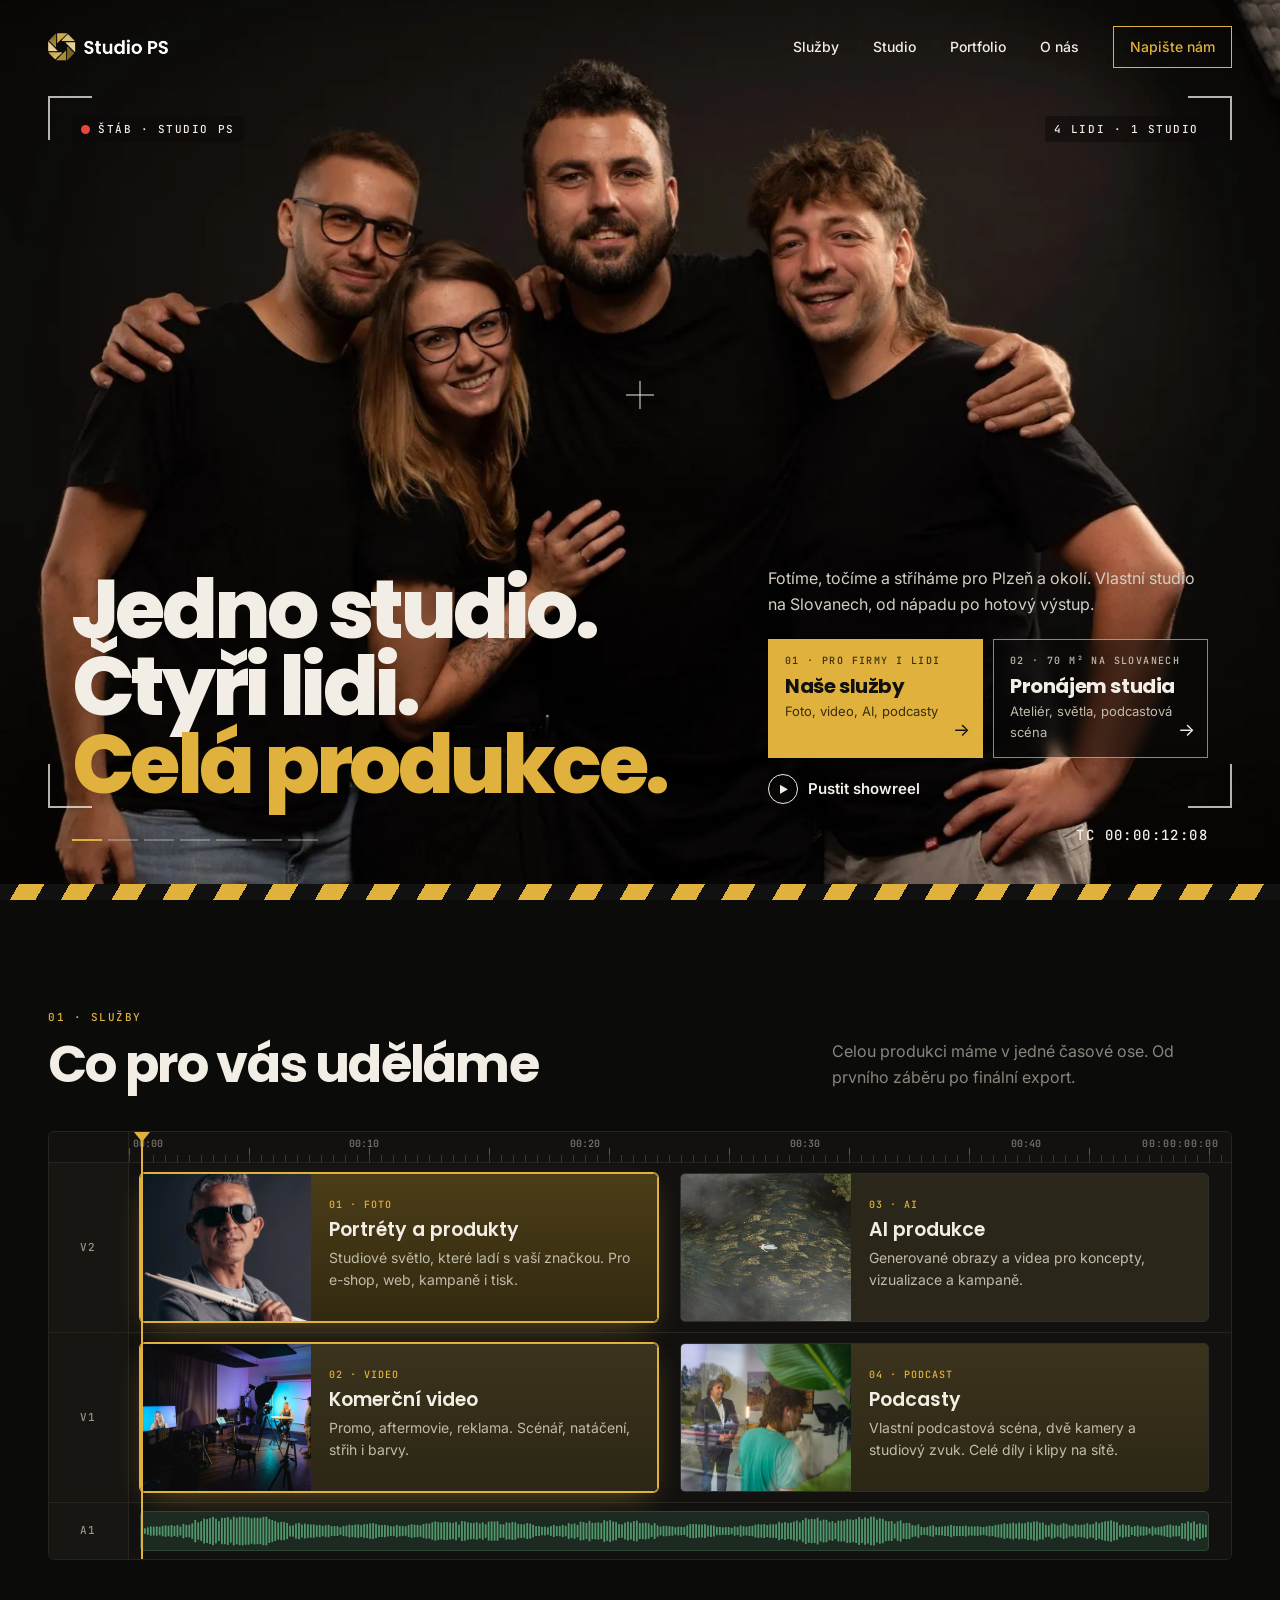
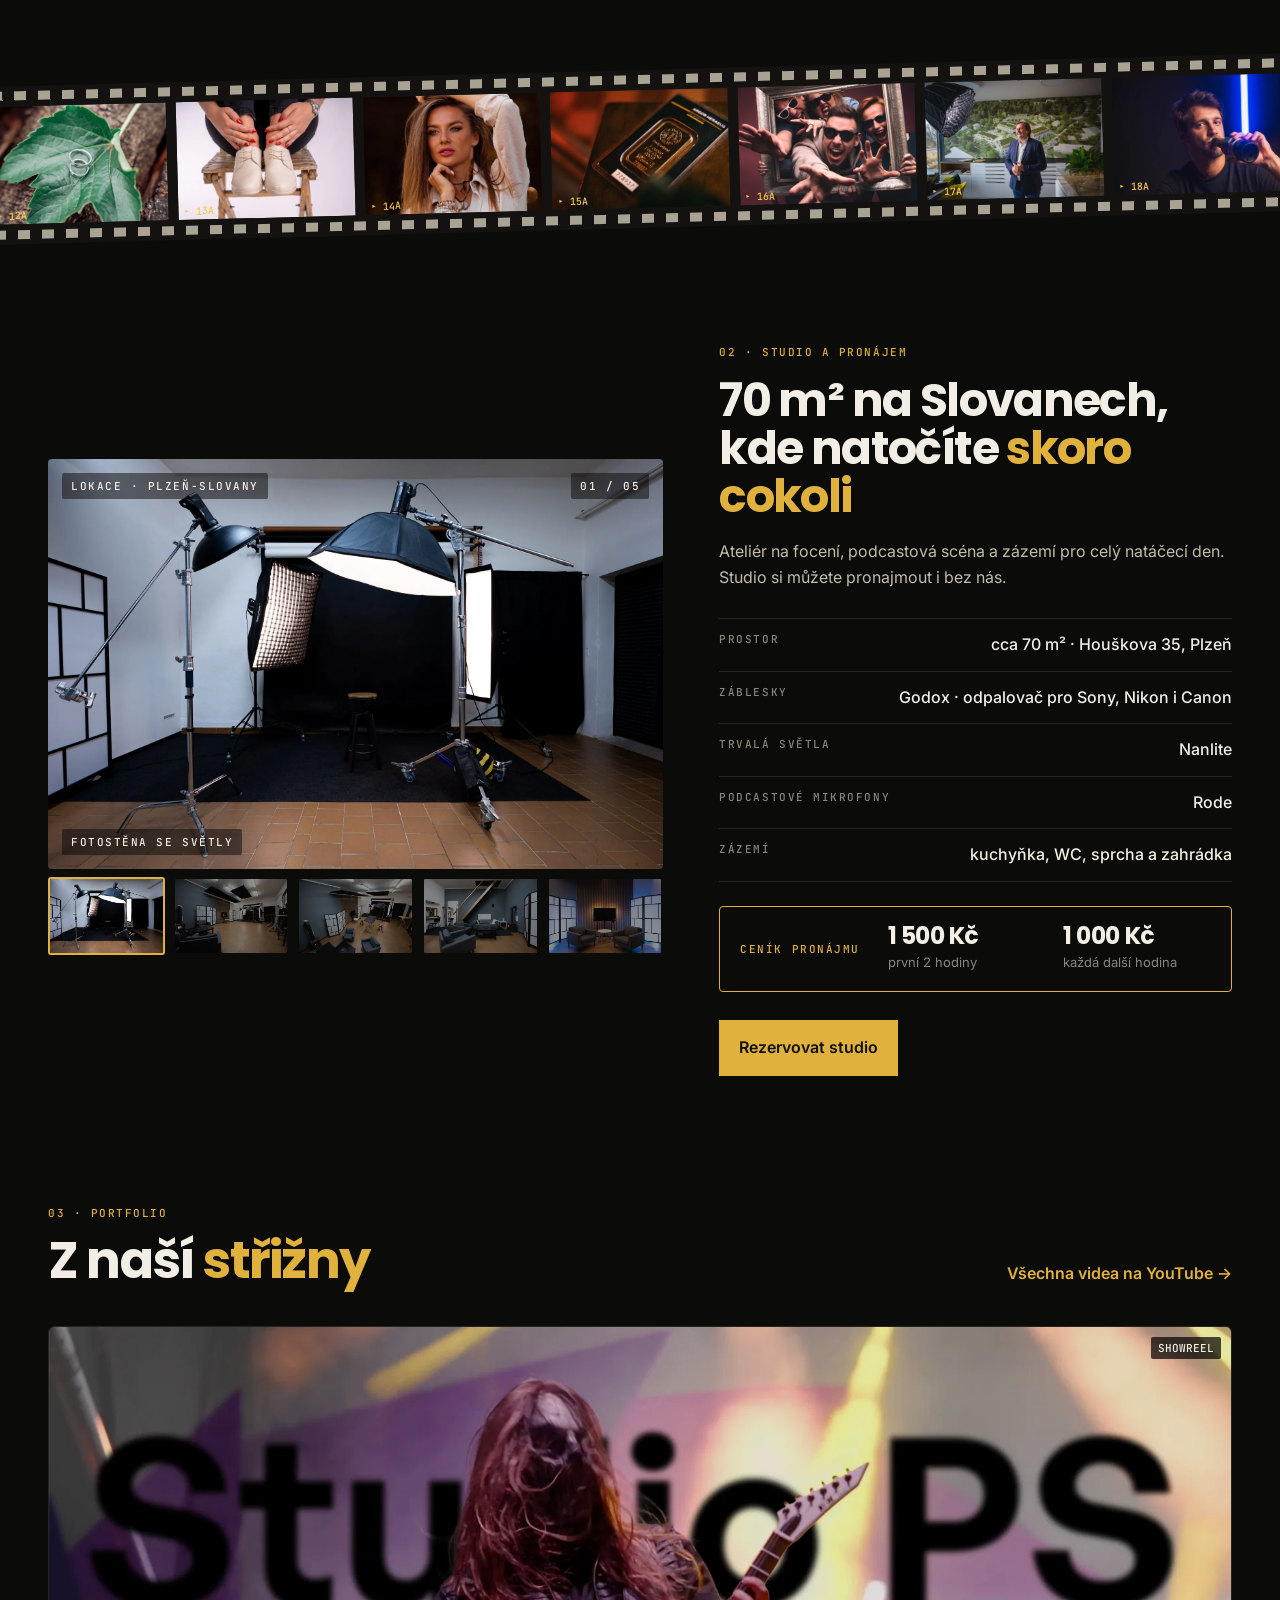
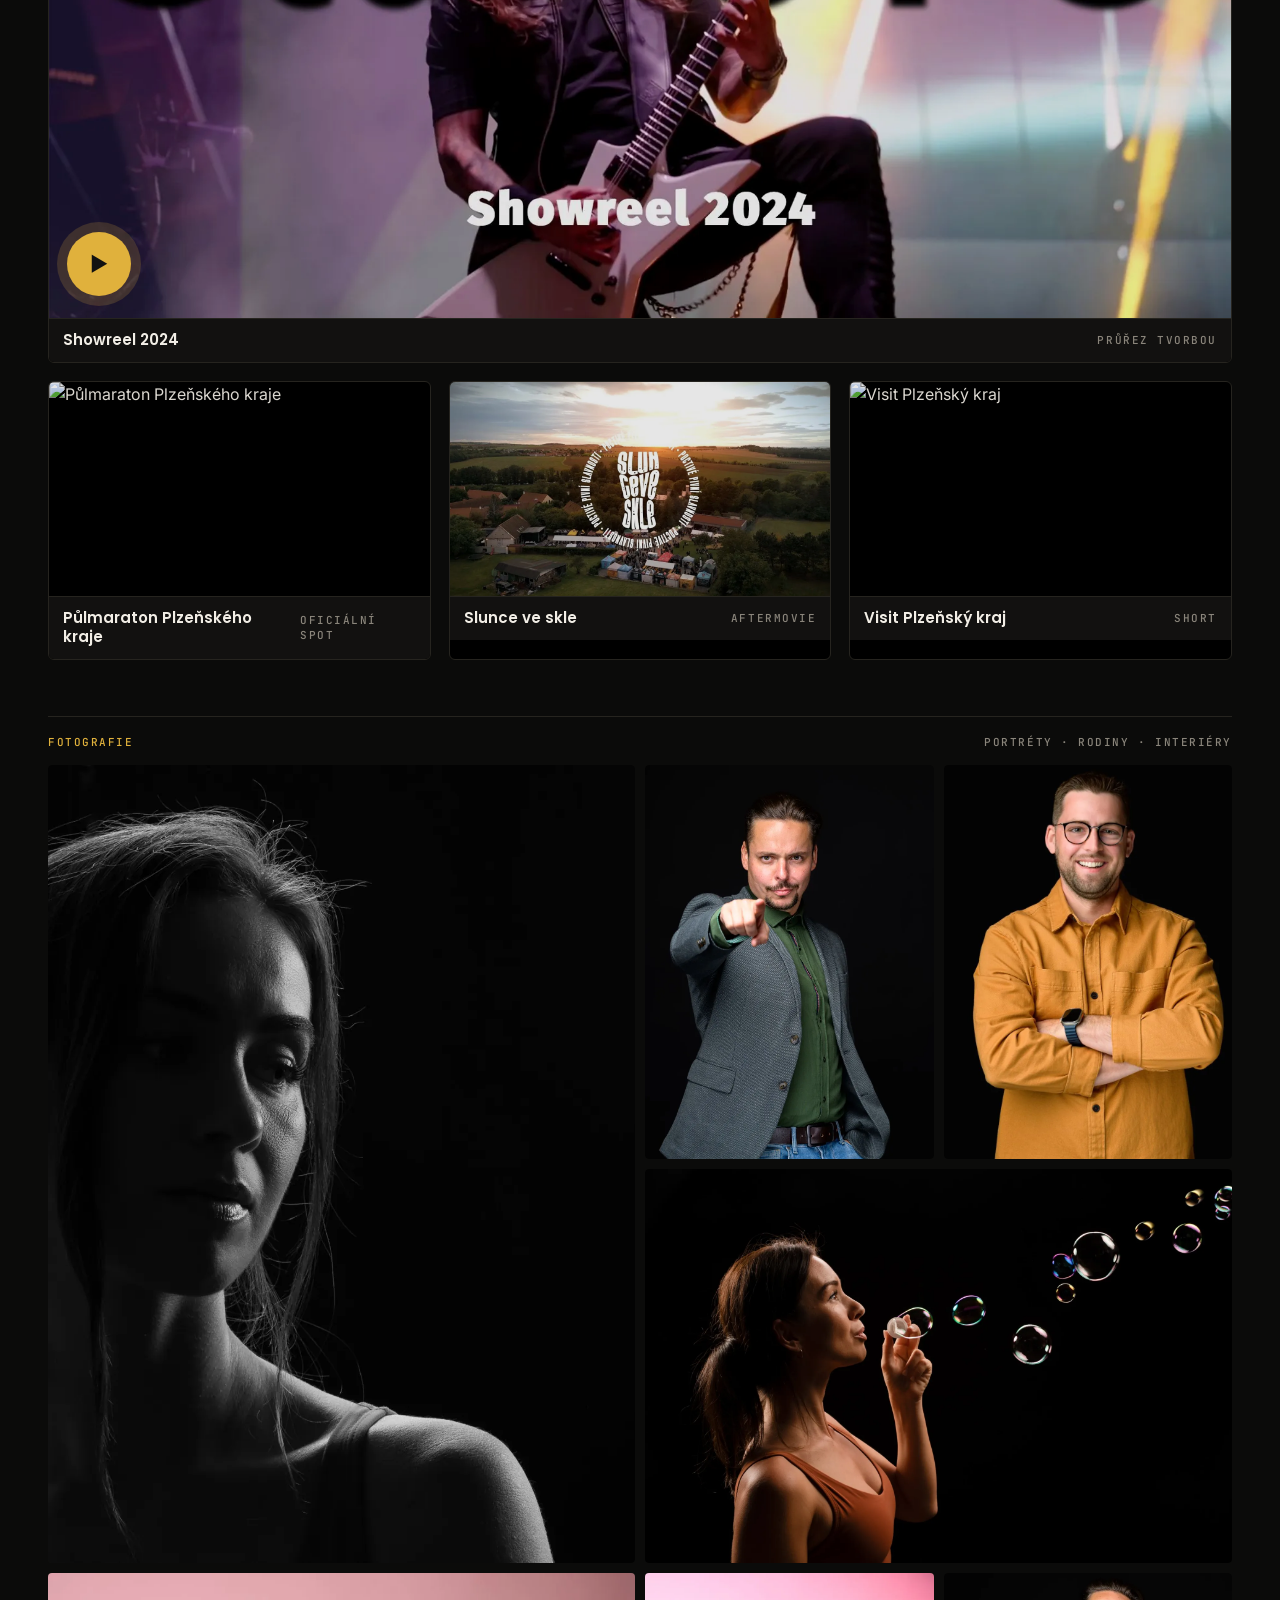
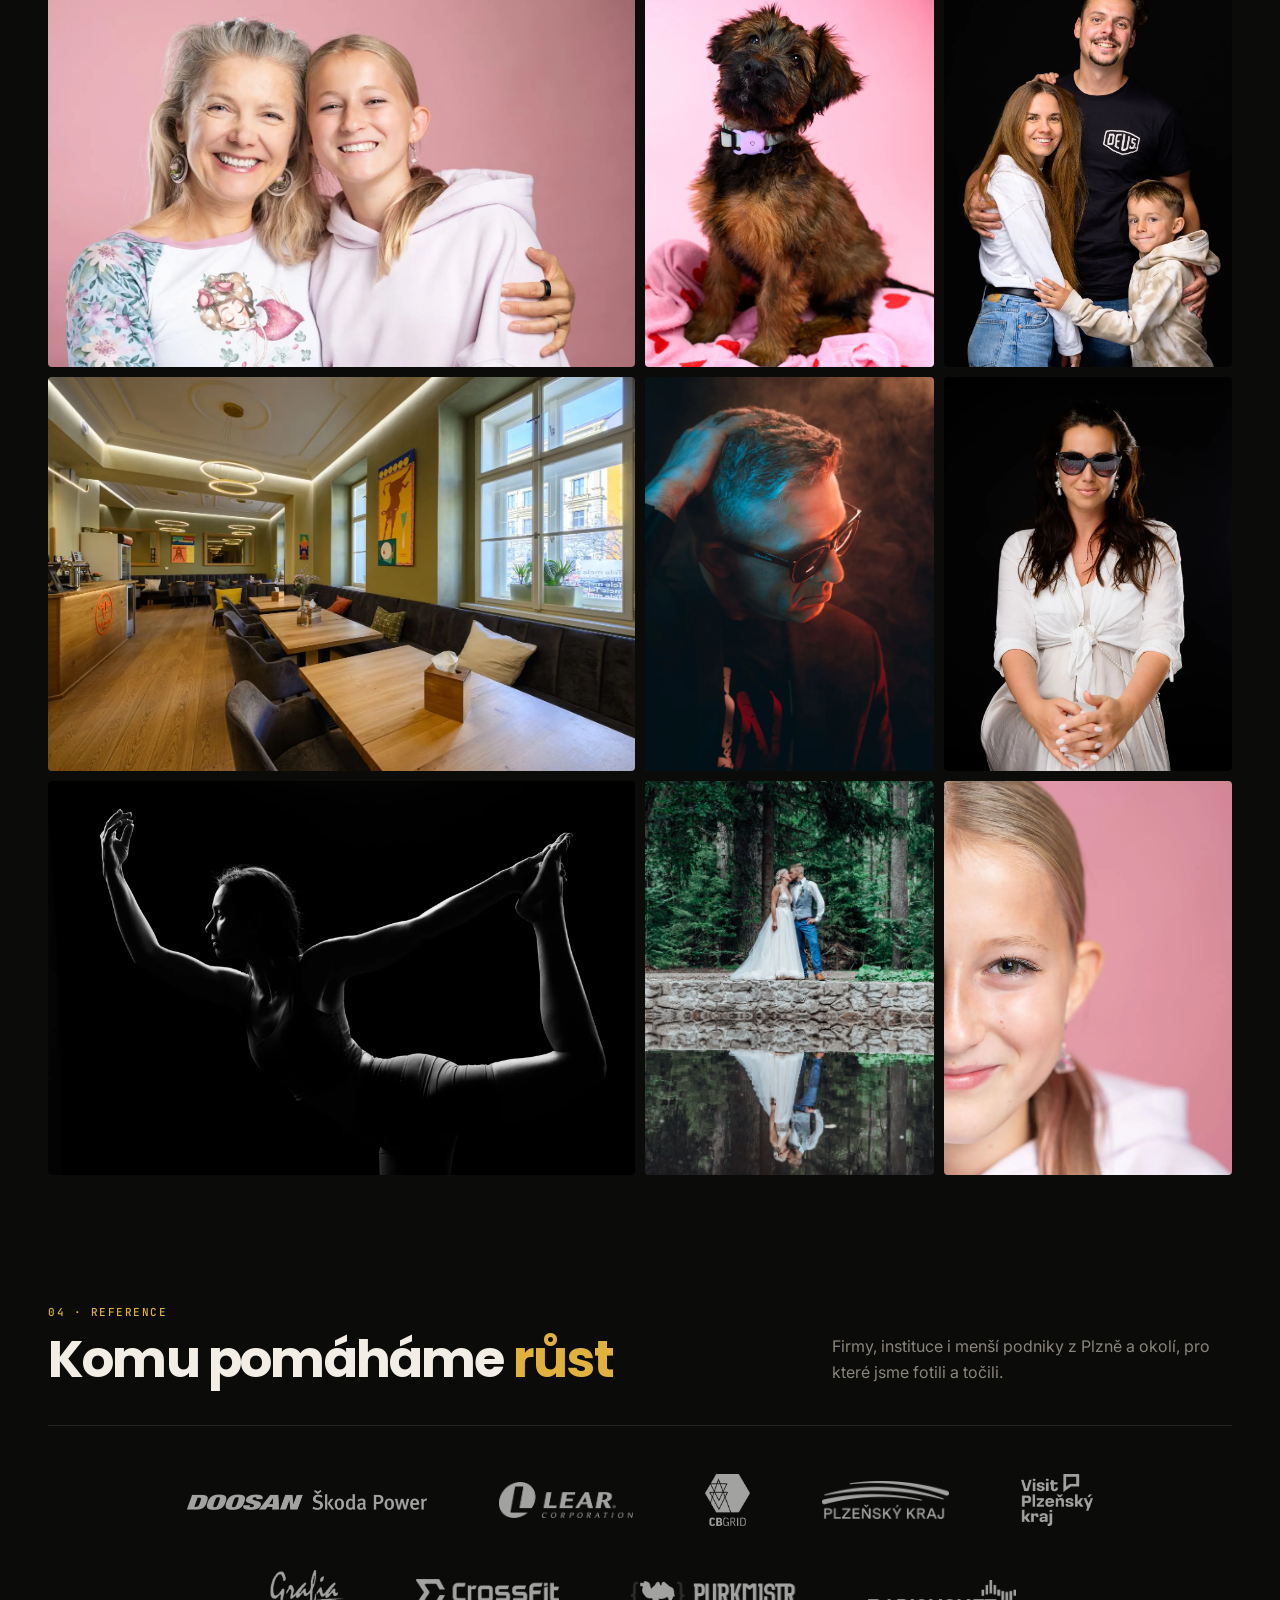
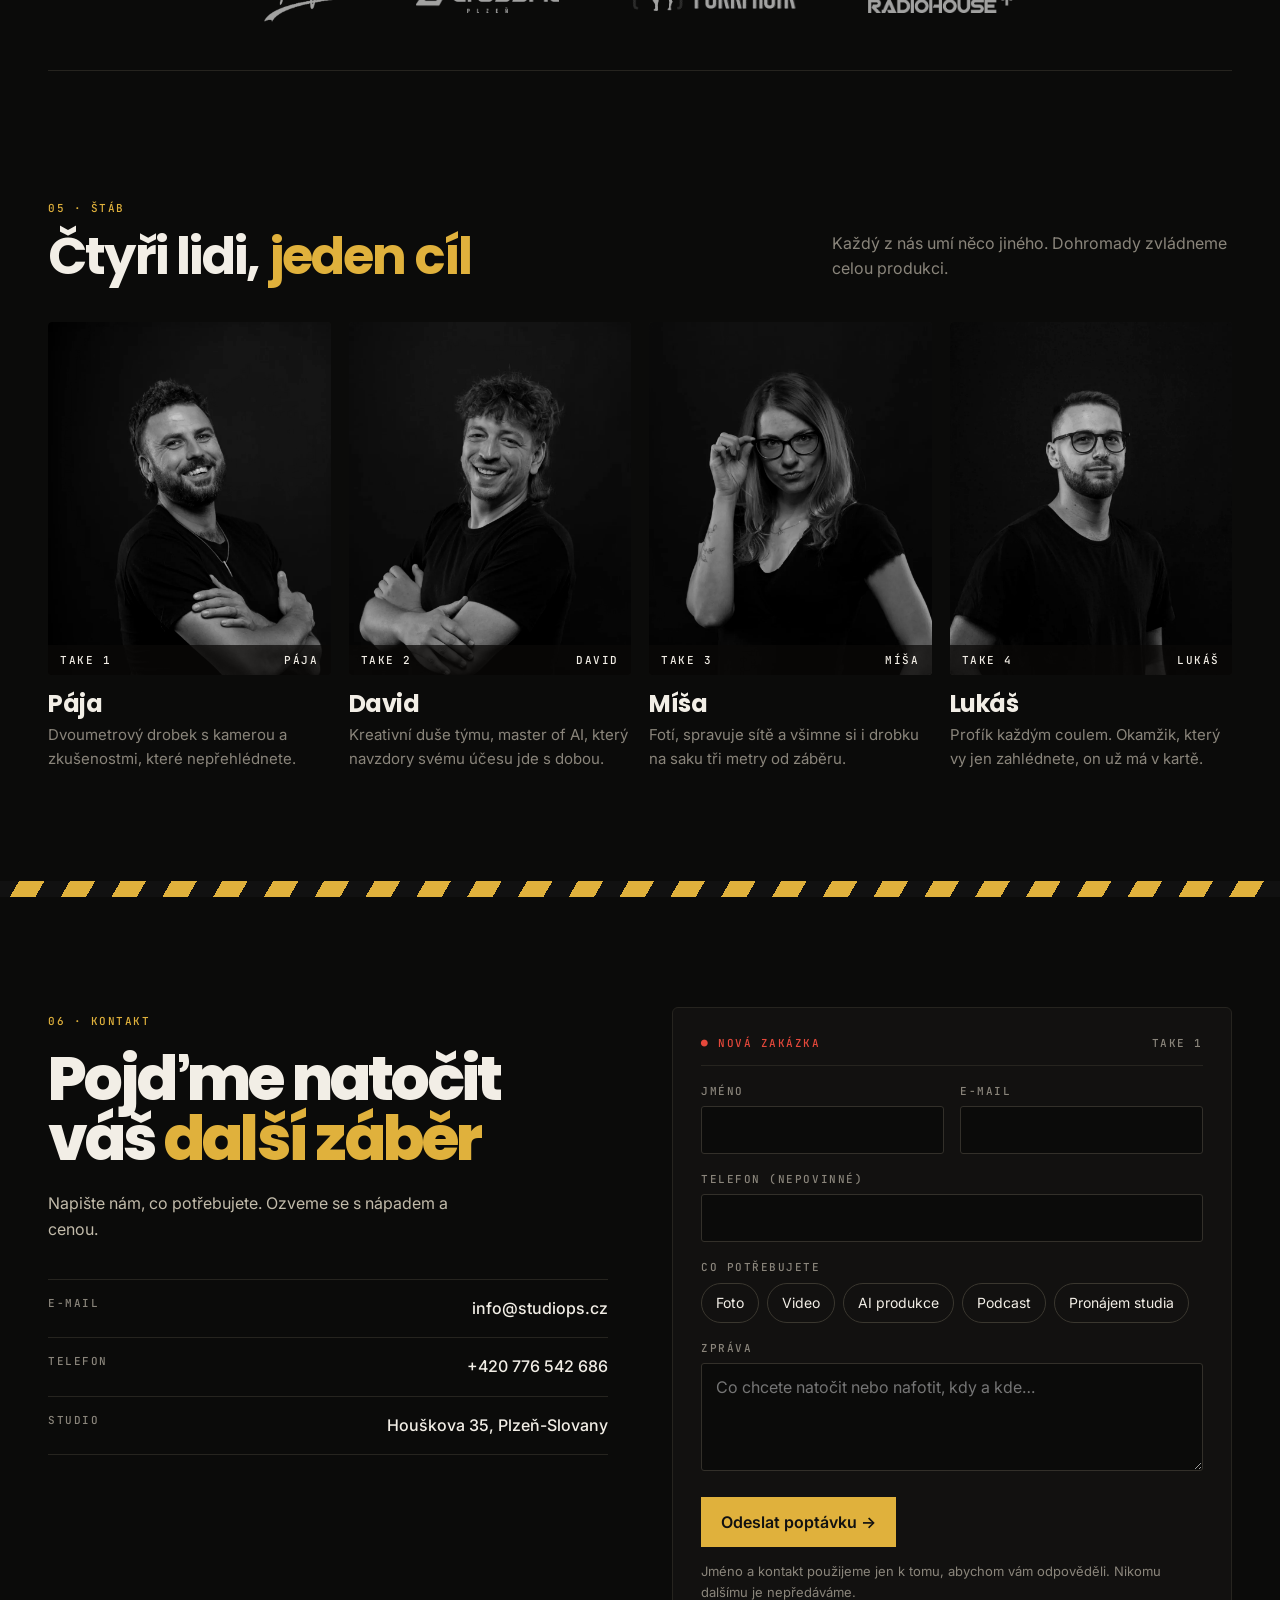
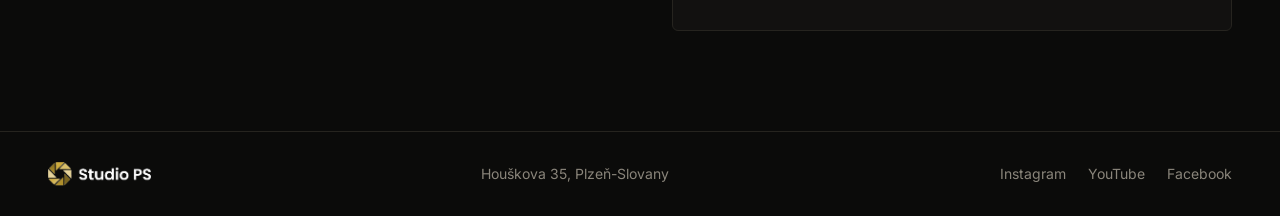
==== index.html @ 7b723300 "Web Studia PS Co-Authored-By: Claude Opus 5.5 <noreply@anthropic.com>" ====
<!doctype html>
<html lang="cs"><head><meta name="robots" content="noindex,nofollow"><meta charset="utf-8"><meta name="viewport" content="width=device-width,initial-scale=1">
<title>Studio PS – foto, video, AI a podcasty v Plzni</title>
<meta name="description" content="Jedno studio. Čtyři lidi. Celá produkce. Foto, video, AI produkce a podcasty z vlastního studia v Plzni na Slovanech.">
<link rel="icon" href="img/clona-64.png">
<link href="https://fonts.googleapis.com/css2?family=Poppins:wght@500;600;700;800&family=Inter:wght@400;500;600&family=JetBrains+Mono:wght@400;500&display=swap" rel="stylesheet">
<style>
:root{--bg:#0b0b0a;--bg2:#121110;--line:#26241f;--t:#f2eee6;--m:#8a857b;--s:#c2bbaa;--g:#e0b13c;--pad:48px}
*{box-sizing:border-box;margin:0;padding:0}
html{scroll-behavior:smooth}
html,body{overflow-x:clip}
body{background:var(--bg);color:var(--t);font:400 16px/1.6 Inter,sans-serif;-webkit-font-smoothing:antialiased}
a{color:inherit;text-decoration:none}
img{display:block;max-width:100%}
.mono{font:500 11px/1.3 "JetBrains Mono",monospace;letter-spacing:.14em;text-transform:uppercase}
.btn{display:inline-flex;align-items:center;gap:10px;background:var(--g);color:#111;padding:15px 20px;font-weight:600;white-space:nowrap}
.btn2{display:inline-flex;align-items:center;border:1.5px solid rgba(242,238,230,.6);padding:14px 18px;font-weight:600;white-space:nowrap}
.stripe{height:16px;background:repeating-linear-gradient(-60deg,#111 0 22px,var(--g) 22px 44px)}
section{position:relative}
.sec{padding:110px var(--pad)}
.sec-h{display:flex;justify-content:space-between;align-items:flex-end;gap:30px;margin-bottom:40px}
.sec-h .k{color:var(--g);margin-bottom:14px;display:block}
.sec-h h2{font:700 clamp(34px,4vw,60px)/1.02 Poppins;letter-spacing:-.035em}
.sec-h p{color:var(--m);max-width:40ch}

/* ===== hero = hledáček ===== */
.hero{height:100vh;min-height:680px;overflow:hidden}
.slides{position:absolute;inset:0}
/* přechod „Střih": nový snímek přejede šikmým řezem PŘES starý (ten zůstává celý vidět),
   po hraně jede zlatá linka; pohyb fotky běží nepřerušeně až do jejího zmizení */
.sl{position:absolute;inset:0;visibility:hidden;z-index:0}
.sl.live{visibility:visible}
.sl.out{z-index:1}
.sl.on{z-index:2}
.cut{position:absolute;top:50%;left:-10%;width:3px;background:var(--g);box-shadow:0 0 16px 2px rgba(224,177,60,.6);z-index:3;opacity:0;pointer-events:none}
.sl img{width:100%;height:100%;object-fit:cover;object-position:var(--p);transform:scale(var(--s0,1.06)) translate(var(--x0,0),var(--y0,0));will-change:transform}
.sl.live img{animation:kb var(--kb,9s) linear both}
@keyframes kb{from{transform:scale(var(--s0)) translate(var(--x0),var(--y0))}to{transform:scale(var(--s1)) translate(var(--x1),var(--y1))}}
.prog{position:absolute;z-index:4;left:72px;bottom:52px;display:flex;gap:6px}
.prog button{width:30px;height:16px;padding:7px 0;background:none;border:0;cursor:pointer}
.prog i{display:block;height:2px;background:rgba(242,238,230,.3);position:relative;overflow:hidden}
.prog i::after{content:"";position:absolute;inset:0;background:var(--g);transform:scaleX(0);transform-origin:left}
.prog .done i::after{transform:scaleX(1)}
.prog .on i::after{animation:pr var(--dur,6s) linear forwards}
@keyframes pr{to{transform:scaleX(1)}}
.hero::after{content:"";position:absolute;inset:0;background:linear-gradient(0deg,rgba(11,11,10,.95) 0%,rgba(11,11,10,.8) 34%,rgba(11,11,10,.42) 62%,rgba(11,11,10,.5) 100%)}
.top{position:absolute;z-index:6;inset:0 0 auto;display:flex;justify-content:space-between;align-items:center;padding:26px var(--pad)}
.top img{height:28px;width:auto}
.top nav{display:flex;gap:34px;font-size:14px;font-weight:500;align-items:center}
.top nav .cta{border:1.5px solid var(--g);color:var(--g);padding:9px 16px}
.burger{display:none;background:none;border:0;color:var(--t);width:44px;height:44px;cursor:pointer}
.mnav{position:fixed;inset:0;z-index:5;background:#0b0b0a;display:flex;flex-direction:column;justify-content:center;gap:6px;padding:90px 24px 40px}
.mnav[hidden]{display:none}
.mnav a{font:700 38px/1.2 Poppins;letter-spacing:-.03em}
.mnav .btn{font:600 17px Inter;align-self:flex-start;margin-top:22px}
.mnav .mono{color:var(--m);margin-top:26px}
body.menu .top{position:fixed}
.vf{position:absolute;z-index:3;inset:96px var(--pad) 92px;pointer-events:none}
.vf i{position:absolute;width:44px;height:44px;border:0 solid rgba(242,238,230,.75)}
.vf .a{top:0;left:0;border-top-width:2px;border-left-width:2px}.vf .b{top:0;right:0;border-top-width:2px;border-right-width:2px}
.vf .c{bottom:0;left:0;border-bottom-width:2px;border-left-width:2px}.vf .d{bottom:0;right:0;border-bottom-width:2px;border-right-width:2px}
.vf .x{position:absolute;left:50%;top:42%;width:28px;height:28px;translate:-50% -50%}
.vf .x::before,.vf .x::after{content:"";position:absolute;background:rgba(242,238,230,.5)}
.vf .x::before{left:13px;top:0;width:2px;height:28px}.vf .x::after{top:13px;left:0;height:2px;width:28px}
.hud{position:absolute;z-index:4;color:var(--t);background:rgba(10,9,8,.5);padding:6px 9px;border-radius:2px}
.hud.l{top:116px;left:72px;display:flex;align-items:center;gap:8px}
.hud.l::before{content:"";width:9px;height:9px;border-radius:50%;background:#e5483b;animation:blink 1.2s steps(2) infinite}
@keyframes blink{50%{opacity:0}}
.hud.r{top:116px;right:72px}
.copy{position:absolute;z-index:4;left:72px;right:72px;bottom:96px;display:grid;grid-template-columns:minmax(0,1fr) 440px;gap:48px;align-items:end}
h1{font:800 clamp(48px,6.4vw,108px)/.95 Poppins;letter-spacing:-.045em}
h1 em,h2 em{font-style:normal;color:var(--g)}
.side p{color:#d4cec2;margin-bottom:22px}
.btns{display:flex;gap:12px;flex-wrap:wrap}
.fork{display:grid;grid-template-columns:1fr 1fr;gap:10px}
.fk{position:relative;display:block;padding:14px 16px 14px;border:1.5px solid rgba(242,238,230,.55);background:rgba(11,11,10,.45);backdrop-filter:blur(6px);transition:transform .2s,border-color .2s,background .2s}
.fk .mono{display:block;font-size:10px;color:var(--s);margin-bottom:8px}
.fk b{display:block;font:700 20px/1.1 Poppins;letter-spacing:-.02em}
.fk small{display:block;font-size:13px;color:var(--s);margin-top:4px;padding-right:18px}
.fk i{position:absolute;right:12px;bottom:12px;font-style:normal;font-size:18px;transition:transform .2s}
.fk:hover{transform:translateY(-3px);border-color:var(--g)}.fk:hover i{transform:translateX(3px)}
.fk.g{background:var(--g);border-color:var(--g);color:#111}
.fk.g .mono,.fk.g small{color:#3a2f10}
.reel-l{display:inline-flex;align-items:center;gap:10px;margin-top:16px;font-weight:600;font-size:15px}
.reel-l span{width:30px;height:30px;border-radius:50%;border:1.5px solid var(--t);display:grid;place-items:center;font-size:10px}
.reel-l:hover{color:var(--g)}.reel-l:hover span{border-color:var(--g)}
.tc{position:absolute;z-index:4;right:72px;bottom:56px;font:500 14px "JetBrains Mono";letter-spacing:.1em}
.hero .stripe{position:absolute;z-index:5;left:0;right:0;bottom:0}

/* ===== služby = střihová osa ===== */
.nle{position:relative;background:var(--bg2);border:1px solid var(--line);border-radius:6px;overflow:hidden}
.nle .ph{top:0;bottom:0;left:calc(80px + 1%)}
.nle .ph::before{top:0}
.tcread{position:absolute;right:12px;top:6px;z-index:4;font:500 11px "JetBrains Mono";color:var(--g);letter-spacing:.1em}
.clip.on{border-color:var(--g);box-shadow:0 0 0 1px var(--g),0 10px 30px -10px rgba(224,177,60,.45)}
.clip.on .in{background:linear-gradient(180deg,#4a3d18,#33290f)}
.ruler{display:grid;grid-template-columns:80px 1fr;border-bottom:1px solid var(--line)}
.ruler>div:first-child{border-right:1px solid var(--line)}
.ticks{position:relative;height:30px;background:repeating-linear-gradient(90deg,#3a372f 0 1px,transparent 1px 12px) bottom/100% 7px no-repeat,repeating-linear-gradient(90deg,#5a564b 0 1px,transparent 1px 120px) bottom/100% 14px no-repeat}
.ticks span{position:absolute;top:5px;font:500 10px "JetBrains Mono";color:#7b766b}
.track{display:grid;grid-template-columns:80px 1fr;border-bottom:1px solid var(--line);height:170px}
.track.a{border-bottom:0;height:56px}
.lab{display:flex;align-items:center;justify-content:center;border-right:1px solid var(--line);color:#9a9488;background:#171612}
.lane{position:relative}
.clip{position:absolute;top:10px;bottom:10px;border-radius:5px;overflow:hidden;border:1.5px solid rgba(255,255,255,.12);display:flex;transition:border-color .2s}
.clip:hover{border-color:var(--g)}
.clip .th{width:170px;flex:none;background-size:cover;background-position:center}
.clip .in{padding:16px 18px;background:#2a2619;flex:1;min-width:0}
.clip.v .in{background:linear-gradient(180deg,#3b331c,#2b2615)}
.clip .in b{display:block;font:600 19px/1.15 Poppins;margin:4px 0 6px}
.clip .in span{font-size:14px;color:var(--s);display:block}
.clip .in small{font:500 10px "JetBrains Mono";color:var(--g);letter-spacing:.1em}
.wave{position:absolute;top:8px;bottom:8px;left:1%;width:97%;border-radius:4px;background:#1d2a22;border:1px solid #2f4637;overflow:hidden}
.wave svg{position:absolute;inset:4px 0;width:100%;height:calc(100% - 8px)}
.ph{position:absolute;top:-30px;bottom:0;left:1%;width:2px;background:var(--g);z-index:3;will-change:left}
.ph::before{content:"";position:absolute;top:0;left:-7px;border:8px solid transparent;border-top:10px solid var(--g)}

/* ===== filmový pás ===== */
.film{margin:0 -20px;transform:rotate(-1.5deg);background:#141210;padding:20px 0;position:relative;z-index:2}
.film::before,.film::after{content:"";position:absolute;left:0;right:0;height:9px;background:repeating-linear-gradient(90deg,transparent 0 12px,#e9e1cc 12px 24px);opacity:.7}
.film::before{top:5px}.film::after{bottom:5px}
.film-in{display:flex;gap:10px;padding:0 10px}
.film-in figure{flex:1;aspect-ratio:3/2;overflow:hidden;position:relative;min-width:0}
.film-in img{width:100%;height:100%;object-fit:cover}
.film-in figcaption{position:absolute;left:5px;bottom:2px;font:500 10px "JetBrains Mono";color:#f0c94d}

/* ===== portfolio = zásobník médií ===== */
.bin{display:grid;grid-template-columns:1.6fr 1fr;gap:18px}
.media{position:relative;display:block;overflow:hidden;border-radius:6px;border:1px solid var(--line);background:#000}
.media img{width:100%;aspect-ratio:16/9;object-fit:cover;opacity:.9;transition:transform .6s,opacity .3s}
.media:hover img{transform:scale(1.03);opacity:1}
.media .meta{display:flex;justify-content:space-between;align-items:center;gap:12px;padding:12px 14px;background:var(--bg2);border-top:1px solid var(--line)}
.media .meta b{font:600 15px/1.25 Poppins}
.media .meta span{color:var(--m)}
.media .dur{position:absolute;right:10px;top:10px;font:500 11px "JetBrains Mono";background:rgba(0,0,0,.7);padding:4px 7px;border-radius:2px}
.media .pl{position:absolute;left:18px;bottom:66px;width:64px;height:64px;border-radius:50%;background:var(--g);color:#111;display:grid;place-items:center;font-size:20px;box-shadow:0 0 0 10px rgba(224,177,60,.18)}
.media img.zoom{transform:scale(1.13)}
.media:hover img.zoom{transform:scale(1.16)}
.bin .side-list{display:grid;grid-template-rows:repeat(2,minmax(0,1fr));gap:18px;contain:size}
.side-list .media{display:flex;flex-direction:column}
.side-list .media img{flex:1;height:0;min-height:0;aspect-ratio:auto}
@media (max-width:1000px){.bin .side-list{contain:none}.side-list .media img{height:auto;aspect-ratio:16/9;flex:none}}
.bin1{grid-template-columns:1fr}.bin1 .media img{aspect-ratio:2/1}
@media(max-width:760px){.bin1 .media img{aspect-ratio:16/9}.bin1 .media .pl{width:46px;height:46px;font-size:15px;left:12px;bottom:58px;box-shadow:0 0 0 6px rgba(224,177,60,.18)}}
.bin3{display:grid;grid-template-columns:repeat(3,1fr);gap:18px;margin-top:18px}.bin4{grid-template-columns:repeat(4,1fr)}
.foto-h{display:flex;justify-content:space-between;gap:16px;margin:56px 0 16px;padding-top:18px;border-top:1px solid var(--line)}
.foto-h .k{color:var(--g)}.foto-h .mono:last-child{color:var(--m)}
.fotky{display:grid;grid-template-columns:repeat(4,1fr);grid-auto-rows:clamp(150px,15vw,230px);grid-auto-flow:dense;gap:10px}
.fotky figure{overflow:hidden;border-radius:4px;background:#151412}
.fotky .t{grid-row:span 2}.fotky .w{grid-column:span 2;grid-row:span 2}.fotky .v{grid-column:span 2;grid-row:span 4}
.fotky img{width:100%;height:100%;object-fit:cover;object-position:center 25%;transition:transform .6s}
.fotky figure:hover img{transform:scale(1.04)}
.more{display:inline-flex;gap:8px;color:var(--g);font-weight:600;white-space:nowrap}

/* ===== studio = lokace ===== */
.loc{display:grid;grid-template-columns:1.2fr 1fr;gap:56px;align-items:center}
.scout{min-width:0}
.view{position:relative;aspect-ratio:3/2;overflow:hidden;border-radius:4px;background:#000}
.view img{width:100%;height:100%;object-fit:cover;transition:opacity .25s}
.view .tag{left:14px;top:14px}.view .cnt{right:14px;top:14px}.view .cap{left:14px;bottom:14px}
.thumbs{display:grid;grid-template-columns:repeat(5,1fr);gap:8px;margin-top:8px}
.thumbs button{padding:0;border:2px solid transparent;border-radius:3px;overflow:hidden;cursor:pointer;background:none;aspect-ratio:3/2;opacity:.55;transition:.2s}
.thumbs button img{width:100%;height:100%;object-fit:cover}
.thumbs button:hover{opacity:.85}
.thumbs button.on{border-color:var(--g);opacity:1}
.loc-pics{position:relative;aspect-ratio:5/4}
.loc-pics img{position:absolute;object-fit:cover;border-radius:4px}
.loc-pics .a{left:0;top:0;width:82%;height:76%}
.loc-pics .b{right:0;bottom:0;width:46%;height:42%;outline:6px solid var(--bg)}
.loc-pics .tag{position:absolute;left:14px;top:14px}
.loc h2{font:700 clamp(32px,3.6vw,54px)/1.04 Poppins;letter-spacing:-.035em;margin:14px 0 18px}
.loc p{color:var(--s);margin-bottom:28px}
.specs{border-top:1px solid var(--line);margin-bottom:32px}
.specs div{display:flex;justify-content:space-between;gap:18px;padding:13px 0;border-bottom:1px solid var(--line)}
.specs .mono{color:var(--m)}
.specs b{font-weight:500;text-align:right}

/* ===== ceník pronájmu ===== */
.cena{display:grid;grid-template-columns:auto 1fr 1fr;align-items:center;gap:8px 28px;border:1px solid var(--g);border-radius:4px;padding:16px 20px;margin:-8px 0 28px}
.cena .mono{color:var(--g)}
.cena b{display:block;font:700 24px/1.1 Poppins;letter-spacing:-.02em}
.cena small{color:var(--m);font-size:13px}

/* ===== reference ===== */
.loga{list-style:none;display:flex;flex-wrap:wrap;justify-content:center;align-items:center;gap:44px 72px;border-top:1px solid var(--line);border-bottom:1px solid var(--line);padding:48px max(0px,calc((100% - 1000px)/2))}  /* šířka 1000 px → řady 5 + 4 */
.loga img{display:block;width:auto;opacity:.62;transition:opacity .25s}
.loga li:hover img{opacity:1}
.form .gdpr{font-size:13px;color:var(--m);margin-top:-4px}

/* ===== štáb ===== */
.crew{display:grid;grid-template-columns:repeat(4,1fr);gap:18px}
.crew figure{position:relative;aspect-ratio:4/5;overflow:hidden;border-radius:4px;background:#151412;margin-bottom:16px}
.crew figure img{width:100%;height:100%;object-fit:cover;object-position:center 30%;filter:grayscale(1) contrast(1.05);transition:filter .4s}
.crew article:hover figure img{filter:none}
.crew figure.lk{display:grid;place-items:center;border:1px dashed var(--line)}
.crew figure.lk img{width:34%;height:auto;filter:none;opacity:.5}
.crew .slate{position:absolute;left:0;right:0;bottom:0;display:flex;justify-content:space-between;padding:8px 12px;background:rgba(10,9,8,.72)}
.crew h3{font:700 24px/1.1 Poppins;letter-spacing:-.02em;margin-bottom:6px}
.crew p{color:var(--m);font-size:15px}

/* ===== kontakt ===== */
.end{padding:110px var(--pad) 100px;display:grid;grid-template-columns:1fr 1fr;gap:64px;align-items:start}
.end h2{font:800 clamp(40px,4.8vw,80px)/.98 Poppins;letter-spacing:-.045em;margin:16px 0 22px;max-width:12ch}
.end-l>p{color:var(--s);max-width:40ch;margin-bottom:36px}
.cinfo{border-top:1px solid var(--line)}
.cinfo>*{display:flex;justify-content:space-between;gap:16px;padding:16px 0;border-bottom:1px solid var(--line)}
.cinfo .mono{color:var(--m)}.cinfo b{font-weight:500}
.cinfo a:hover b{color:var(--g)}
.form{background:var(--bg2);border:1px solid var(--line);border-radius:6px;padding:28px;display:grid;gap:18px}
.f-top{display:flex;justify-content:space-between;color:var(--m);padding-bottom:14px;border-bottom:1px solid var(--line)}
.f-top span:first-child{color:#e5483b}
.row2{display:grid;grid-template-columns:1fr 1fr;gap:16px}
.form label>.mono,.form legend{display:block;color:var(--m);margin-bottom:8px}
.form input:not([type=checkbox]),.form textarea{width:100%;background:#0b0b0a;border:1px solid #33302a;border-radius:3px;color:var(--t);font:400 16px Inter;padding:13px 14px;outline:none;resize:vertical}
.form input:focus,.form textarea:focus{border-color:var(--g)}
.form fieldset{border:0}
.chips{display:flex;flex-wrap:wrap;gap:8px}
.chips input{position:absolute;opacity:0;pointer-events:none}
.chips span{display:inline-block;border:1px solid #3a372f;border-radius:999px;padding:8px 14px;font-size:14px;cursor:pointer;transition:.15s}
.chips input:checked+span{background:var(--g);border-color:var(--g);color:#111}
.chips input:focus-visible+span{outline:2px solid var(--g);outline-offset:2px}
.form .btn{justify-self:start;border:0;cursor:pointer;font:600 16px Inter}
.end .k{color:var(--g)}
footer{border-top:1px solid var(--line);padding:30px var(--pad);display:flex;justify-content:space-between;align-items:center;gap:20px;flex-wrap:wrap;color:var(--m);font-size:14px}
footer img{height:24px;width:auto}
footer nav{display:flex;gap:22px}
footer a:hover{color:var(--g)}

/* ===== mobil ===== */
@media (max-width:1000px){
  :root{--pad:28px}
  .copy{grid-template-columns:1fr;gap:24px}
  .bin{grid-template-columns:1fr}.bin .side-list{grid-template-columns:1fr 1fr;grid-template-rows:none}
  .loc{grid-template-columns:1fr}
  .crew{grid-template-columns:repeat(2,1fr)}
  .bin4{grid-template-columns:1fr 1fr}
  .loga{display:grid;grid-template-columns:repeat(3,1fr);justify-items:center;padding:40px 0}
  .end{grid-template-columns:1fr}
  /* osa → seznam klipů */
  .ruler,.track.a,.ph,.lab{display:none}
  .nle{background:none;border:0;display:grid;gap:12px}
  .track,.lane{display:contents}
  .clip{position:static;width:auto!important;height:auto}
  .nle{grid-template-columns:1fr 1fr}
}
@media (max-width:760px){
  :root{--pad:16px}
  .top{padding:18px 16px}.top img{height:24px;width:auto}
  .top nav{display:none}.burger{display:block}
  .vf{inset:72px 12px 40px}
  .hud.l{top:86px;left:24px}.hud.r{display:none}
  .nle{grid-template-columns:1fr}
  .vf .x{display:none}
  .sl img{object-position:var(--pm)}
  .prog{left:24px;bottom:50px}
  .prog button{width:22px}

  .copy{left:24px;right:24px;bottom:70px}
  h1{font-size:44px}
  .side p{font-size:15px;margin-bottom:16px}
  .fk{padding:12px 30px 12px 12px}
  .fk i{right:10px;bottom:auto;top:50%;translate:0 -50%}
  .fk .mono{display:none}
  .fk b{font-size:17px}
  .fk small{display:none}
  .reel-l{margin-top:12px;font-size:14px}
  .tc{display:none}
  .sec{padding:72px 16px}
  .sec-h{flex-direction:column;align-items:flex-start;gap:12px}
  .clip .th{width:110px}
  .clip .in{padding:12px 14px}
  .clip .in b{font-size:17px}
  .bin3,.bin4{grid-template-columns:1fr}
  .fotky{grid-template-columns:repeat(2,1fr);grid-auto-rows:150px;gap:8px}
  .foto-h .mono:last-child{display:none}
  .bin .side-list{grid-template-columns:1fr}
  .media .pl{width:64px;height:64px}
  .film-in figure:nth-child(n+5){display:none}
  .thumbs{grid-template-columns:repeat(5,72px);overflow-x:auto;scrollbar-width:none}
  .view .cap{display:none}
  .crew{gap:12px}.crew h3{font-size:20px}.crew p{font-size:14px}
  .end{padding:72px 16px;gap:36px}
  .row2{grid-template-columns:1fr}
  .cena{grid-template-columns:1fr 1fr}.cena .mono{grid-column:1/-1}
  .loga{display:flex;gap:32px 40px;padding:36px 0}.loga img{max-width:40vw;object-fit:contain}
  .form{padding:20px}
  .form .btn{justify-self:stretch;justify-content:center}
  footer{flex-direction:column;align-items:flex-start}
}
@media (prefers-reduced-motion:reduce){*{animation:none!important;transition:none!important}}
</style><meta property="og:type" content="website"><meta property="og:locale" content="cs_CZ"><meta property="og:site_name" content="Studio PS"><meta property="og:title" content="Studio PS – foto, video, AI a podcasty v Plzni"><meta property="og:description" content="Jedno studio. Čtyři lidi. Celá produkce. Foto, video, AI produkce a podcasty z vlastního studia v Plzni na Slovanech."><meta property="og:url" content="https://studiops.cz/"><meta property="og:image" content="https://studiops.cz/img/og/index.jpg"><meta property="og:image:width" content="1200"><meta property="og:image:height" content="630"><meta name="twitter:card" content="summary_large_image"><script type="application/ld+json">{"@context": "https://schema.org", "@type": "ProfessionalService", "@id": "https://studiops.cz/#studio", "name": "Studio PS", "slogan": "Jedno studio. Čtyři lidi. Celá produkce.", "description": "Foto a video studio v Plzni na Slovanech: portréty a produktové foto, komerční video, AI produkce a podcasty. Ateliér o rozloze cca 70 m² k pronájmu.", "url": "https://studiops.cz/", "logo": "https://studiops.cz/img/logo-bila.png", "image": "https://studiops.cz/img/og/index.jpg", "email": "info@studiops.cz", "telephone": "+420776542686", "address": {"@type": "PostalAddress", "streetAddress": "Houškova 35", "addressLocality": "Plzeň", "addressRegion": "Plzeňský kraj", "addressCountry": "CZ"}, "areaServed": "Plzeň a Plzeňský kraj", "sameAs": ["https://www.instagram.com/studio__ps_/", "https://www.youtube.com/@StudioPS-hr6ec", "https://www.facebook.com/profile.php?id=61553299647324"], "makesOffer": [{"@type": "Offer", "itemOffered": {"@type": "Service", "name": "Portréty a produktové foto", "url": "https://studiops.cz/portrety.html"}}, {"@type": "Offer", "itemOffered": {"@type": "Service", "name": "Komerční video", "url": "https://studiops.cz/video.html"}}, {"@type": "Offer", "itemOffered": {"@type": "Service", "name": "AI produkce", "url": "https://studiops.cz/ai.html"}}, {"@type": "Offer", "itemOffered": {"@type": "Service", "name": "Podcasty a video podcasty", "url": "https://studiops.cz/podcasty.html"}}, {"@type": "Offer", "itemOffered": {"@type": "Service", "name": "Pronájem studia", "description": "Ateliér na focení, podcastová scéna a zázemí, cca 70 m², Houškova 35, Plzeň"}, "priceSpecification": [{"@type": "UnitPriceSpecification", "price": 1500, "priceCurrency": "CZK", "description": "první 2 hodiny"}, {"@type": "UnitPriceSpecification", "price": 1000, "priceCurrency": "CZK", "unitCode": "HUR", "description": "každá další hodina"}]}]}</script>
</head><body>

<section class="hero">
  <div class="slides" id="slides">
    <figure class="sl on live" style="--p:center 30%;--pm:center top" data-l="Štáb · Studio PS" data-r="4 lidi · 1 studio"><picture><source media="(max-width:760px)" srcset="img/slide/tymm.webp"><img src="img/slide/tym.webp" alt="Tým Studia PS" fetchpriority="high"></picture></figure>
    <figure class="sl" style="--p:center 40%;--pm:24% 40%" data-l="REC · Kamera A" data-r="4K · 25P · 1/50 · F2.8"><img data-src="img/hero.webp" alt="Rozhovor ve studiu"></figure>
    <figure class="sl" style="--p:center 50%;--pm:center 45%" data-l="REC · Kamera B" data-r="4K · 25P · 1/50 · F2"><picture><source media="(max-width:760px)" data-srcset="img/slide/06m.webp"><img data-src="img/slide/06.webp" alt="Natáčení ve studiu"></picture></figure>
    <figure class="sl" style="--p:center 55%;--pm:center 50%" data-l="Lokace · Studio PS" data-r="70 m² · Plzeň-Slovany"><img data-src="img/prostor/05.webp" alt="Podcastový kout ve studiu"></figure>
    <figure class="sl" style="--p:center 45%;--pm:74% 40%" data-l="REC · Backstage" data-r="4K · 50P · 1/100 · F4"><img data-src="img/slide/03.webp" alt="Natáčení u klienta"></figure>
    <figure class="sl" style="--p:center 55%;--pm:55% 50%" data-l="REC · Dron" data-r="4K · 30P · 1/60 · F2.8"><img data-src="img/kasperk.webp" alt="Hrad Kašperk při západu slunce"></figure>
  </div>
  <header class="top"><a href="#" aria-label="Studio PS – úvod"><img src="img/logo-bila.png" alt="Studio PS" width="860" height="201"></a><nav><a href="#sluzby">Služby</a><a href="#studio">Studio</a><a href="#portfolio">Portfolio</a><a href="#stab">O nás</a><a class="cta" href="#kontakt">Napište nám</a></nav>
    <button class="burger" aria-label="Otevřít menu" aria-expanded="false" aria-controls="mnav"><svg width="26" height="26" viewBox="0 0 26 26" fill="none" stroke="currentColor" stroke-width="2"><path d="M3 8h20M3 18h20"/></svg></button></header>
  <nav class="mnav" id="mnav" hidden><a href="#sluzby">Služby</a><a href="#studio">Studio</a><a href="#portfolio">Portfolio</a><a href="#stab">O nás</a><a class="btn" href="#kontakt">Napište nám</a><span class="mono">info@studiops.cz · +420 776 542 686</span></nav>
  <div class="vf"><i class="a"></i><i class="b"></i><i class="c"></i><i class="d"></i><span class="x"></span></div>
  <div class="hud l mono" id="hudL">Štáb · Studio PS</div><div class="hud r mono" id="hudR">4 lidi · 1 studio</div>
  <div class="prog" id="prog"><button aria-label="Snímek 1"><i></i></button><button aria-label="Snímek 2"><i></i></button><button aria-label="Snímek 3"><i></i></button><button aria-label="Snímek 4"><i></i></button><button aria-label="Snímek 5"><i></i></button><button aria-label="Snímek 6"><i></i></button><button aria-label="Snímek 7"><i></i></button></div>
  <div class="copy">
    <h1>Jedno studio.<br>Čtyři lidi.<br><em>Celá produkce.</em></h1>
    <div class="side"><p>Fotíme, točíme a stříháme pro Plzeň a okolí. Vlastní studio na Slovanech, od nápadu po hotový výstup.</p>
      <nav class="fork" aria-label="Rozcestník">
        <a class="fk g" href="#sluzby"><span class="mono">01 · Pro firmy i lidi</span><b>Naše služby</b><small>Foto, video, AI, podcasty</small><i>→</i></a>
        <a class="fk" href="#studio"><span class="mono">02 · 70 m² na Slovanech</span><b>Pronájem studia</b><small>Ateliér, světla, podcastová scéna</small><i>→</i></a>
      </nav>
      <a class="reel-l" href="https://youtu.be/RwYApKnUtww"><span>▶</span>Pustit showreel</a></div>
  </div>
  <div class="tc">TC 00:00:12:08</div>
  <div class="stripe"></div>
</section>

<section class="sec" id="sluzby">
  <div class="sec-h"><div><span class="mono k">01 · Služby</span><h2>Co pro vás uděláme</h2></div><p>Celou produkci máme v jedné časové ose. Od prvního záběru po finální export.</p></div>
  <div class="nle" id="nle"><div class="ph" id="ph"></div>
    <div class="ruler"><div></div><div class="ticks"><span class="tcread" id="tcread">00:00:00:00</span><span style="left:4px">00:00</span><span style="left:20%">00:10</span><span style="left:40%">00:20</span><span style="left:60%">00:30</span><span style="left:80%">00:40</span></div></div>
    <div class="track"><div class="lab mono">V2</div><div class="lane">
      <a class="clip" href="portrety.html" style="order:1;left:1%;width:47%"><div class="th" style="background-image:url(img/sluzby/foto/02.webp);background-position:center 35%"></div><div class="in"><small>01 · FOTO</small><b>Portréty a produkty</b><span>Studiové světlo, které ladí s vaší značkou. Pro e-shop, web, kampaně i tisk.</span></div></a>
      <a class="clip" href="ai.html" style="order:3;left:50%;width:48%"><div class="th" style="background-image:url(img/ai.webp)"></div><div class="in"><small>03 · AI</small><b>AI produkce</b><span>Generované obrazy a videa pro koncepty, vizualizace a kampaně.</span></div></a>
    </div></div>
    <div class="track"><div class="lab mono">V1</div><div class="lane">
      <a class="clip v" href="video.html" style="order:2;left:1%;width:47%"><div class="th" style="background-image:url(img/svc-video.webp)"></div><div class="in"><small>02 · VIDEO</small><b>Komerční video</b><span>Promo, aftermovie, reklama. Scénář, natáčení, střih i barvy.</span></div></a>
      <a class="clip v" href="podcasty.html" style="order:4;left:50%;width:48%"><div class="th" style="background-image:url(img/podcast.webp);background-position:center 40%"></div><div class="in"><small>04 · PODCAST</small><b>Podcasty</b><span>Vlastní podcastová scéna, dvě kamery a studiový zvuk. Celé díly i klipy na sítě.</span></div></a>
      
    </div></div>
    <div class="track a"><div class="lab mono">A1</div><div class="lane"><div class="wave" id="wave"></div></div></div>
  </div>
</section>

<div class="film" aria-hidden="true"><div class="film-in">
  <figure><img src="img/pas/01.webp" alt="" loading="lazy"><figcaption>▸ 12A</figcaption></figure>
  <figure><img src="img/pas/02.webp" alt="" loading="lazy"><figcaption>▸ 13A</figcaption></figure>
  <figure><img src="img/pas/03.webp" alt="" loading="lazy"><figcaption>▸ 14A</figcaption></figure>
  <figure><img src="img/pas/04.webp" alt="" loading="lazy"><figcaption>▸ 15A</figcaption></figure>
  <figure><img src="img/pas/05.webp" alt="" loading="lazy"><figcaption>▸ 16A</figcaption></figure>
  <figure><img src="img/pas/06.webp" alt="" loading="lazy"><figcaption>▸ 17A</figcaption></figure>
  <figure><img src="img/pas/07.webp" alt="" loading="lazy"><figcaption>▸ 18A</figcaption></figure>
</div></div>

<section class="sec" id="studio">
  <div class="loc">
    <div class="scout">
      <div class="view"><img id="scoutImg" src="img/prostor/01.webp" alt="Fotostěna se světly" loading="lazy"><span class="hud mono tag">Lokace · Plzeň-Slovany</span><span class="hud mono cnt" id="scoutCnt">01 / 05</span><span class="hud mono cap" id="scoutCap">Fotostěna se světly</span></div>
      <div class="thumbs" role="tablist" aria-label="Fotky studia">
        <button class="on" data-i="01" data-cap="Fotostěna se světly"><img src="img/prostor/01-n.webp" alt="" loading="lazy"></button>
        <button data-i="02" data-cap="Celý ateliér s krbem"><img src="img/prostor/02-n.webp" alt="" loading="lazy"></button>
        <button data-i="03" data-cap="Pohled shora"><img src="img/prostor/03-n.webp" alt="" loading="lazy"></button>
        <button data-i="04" data-cap="Zázemí a odpočinková zóna"><img src="img/prostor/04-n.webp" alt="" loading="lazy"></button>
        <button data-i="05" data-cap="Podcastová scéna"><img src="img/prostor/05-n.webp" alt="" loading="lazy"></button>
      </div>
    </div>
    <div>
      <span class="mono" style="color:var(--g)">02 · Studio a pronájem</span>
      <h2>70 m² na Slovanech, kde natočíte <em>skoro cokoli</em></h2>
      <p>Ateliér na focení, podcastová scéna a zázemí pro celý natáčecí den. Studio si můžete pronajmout i bez nás.</p>
      <div class="specs">
        <div><span class="mono">Prostor</span><b>cca 70 m² · Houškova 35, Plzeň</b></div>
        <div><span class="mono">Záblesky</span><b>Godox · odpalovač pro Sony, Nikon i Canon</b></div>
        <div><span class="mono">Trvalá světla</span><b>Nanlite</b></div>
        <div><span class="mono">Podcastové mikrofony</span><b>Rode</b></div>
        <div><span class="mono">Zázemí</span><b>kuchyňka, WC, sprcha a zahrádka</b></div>
      </div>
      <div class="cena"><span class="mono">Ceník pronájmu</span><div><b>1 500 Kč</b><small>první 2 hodiny</small></div><div><b>1 000 Kč</b><small>každá další hodina</small></div></div>
      <div class="btns"><a class="btn" href="#kontakt">Rezervovat studio</a></div>
    </div>
  </div>
</section>

<section class="sec" id="portfolio" style="padding-top:20px">
  <div class="sec-h"><div><span class="mono k">03 · Portfolio</span><h2>Z naší <em>střižny</em></h2></div><a class="more" href="https://www.youtube.com/@StudioPS-hr6ec">Všechna videa na YouTube →</a></div>
  <div class="bin bin1">
    <a class="media" href="https://youtu.be/RwYApKnUtww"><img src="img/reel.webp" alt="Showreel Studio PS" loading="lazy"><span class="pl">▶</span><span class="dur">SHOWREEL</span><div class="meta"><b>Showreel 2024</b><span class="mono">Průřez tvorbou</span></div></a>
  </div>
  <div class="bin3">
    <a class="media" href="https://youtu.be/Vozil1n-c-M"><img src="https://i.ytimg.com/vi/Vozil1n-c-M/maxresdefault.jpg" alt="Půlmaraton Plzeňského kraje" loading="lazy"><div class="meta"><b>Půlmaraton Plzeňského kraje</b><span class="mono">Oficiální spot</span></div></a>
    <a class="media" href="https://youtu.be/6iRxB7B1G1o"><img src="img/video/slunce.webp" alt="Slunce ve skle" loading="lazy"><div class="meta"><b>Slunce ve skle</b><span class="mono">Aftermovie</span></div></a>
    <a class="media" href="https://youtu.be/lJ_bD581QIw"><img src="https://i.ytimg.com/vi/lJ_bD581QIw/maxresdefault.jpg" alt="Visit Plzeňský kraj" loading="lazy"><div class="meta"><b>Visit Plzeňský kraj</b><span class="mono">Short</span></div></a>
  </div>
  <div class="foto-h"><span class="mono k">Fotografie</span><span class="mono">Portréty · Rodiny · Interiéry</span></div>
  <div class="fotky">
    <figure class="v"><img src="img/foto/11.webp" alt="Černobílý portrét ženy v šeru" loading="lazy" style="object-position:left center"></figure>
    <figure class="t"><img src="img/foto/01.webp" alt="Portrét muže v saku" loading="lazy"></figure>
    <figure class="t"><img src="img/foto/02.webp" alt="Firemní portrét" loading="lazy"></figure>
    <figure class="w"><img src="img/foto/13.webp" alt="Žena foukající bubliny" loading="lazy"></figure>
    <figure class="w"><img src="img/foto/05.webp" alt="Portrét matky s dcerou" loading="lazy"></figure>
    <figure class="t"><img src="img/foto/03.webp" alt="Štěně v ateliéru" loading="lazy"></figure>
    <figure class="t"><img src="img/foto/04.webp" alt="Rodinný portrét" loading="lazy"></figure>
    <figure class="w"><img src="img/foto/08.webp" alt="Interiér restaurace" loading="lazy"></figure>
    <figure class="t"><img src="img/g3.webp" alt="Portrét muže v modrém světle" loading="lazy"></figure>
    <figure class="t"><img src="img/foto/07.webp" alt="Portrét ženy v bílém" loading="lazy"></figure>
    <figure class="w"><img src="img/foto/12.webp" alt="Silueta tanečnice v józe" loading="lazy"></figure>
    <figure class="t"><img src="img/g4.webp" alt="Svatební pár v lese" loading="lazy"></figure>
    <figure class="t"><img src="img/foto/10.webp" alt="Detail dívčího portrétu" loading="lazy"></figure>
  </div>
</section>

<section class="sec ref" id="reference" style="padding-top:20px">
  <div class="sec-h"><div><span class="mono k">04 · Reference</span><h2>Komu pomáháme <em>růst</em></h2></div><p>Firmy, instituce i menší podniky z Plzně a okolí, pro které jsme fotili a točili.</p></div>
  <ul class="loga">
    <li><img src="img/klienti/doosan.png" alt="Doosan Škoda Power" style="height:20px" width="240" height="20" loading="lazy"></li>
    <li><img src="img/klienti/lear.png" alt="Lear" style="height:36px" width="134" height="36" loading="lazy"></li>
    <li><img src="img/klienti/cbgrid.png" alt="CB Grid" style="height:52px" width="46" height="52" loading="lazy"></li>
    <li><img src="img/klienti/plzensky-kraj.png" alt="Plzeňský kraj" style="height:38px" width="126" height="38" loading="lazy"></li>
    <li><img src="img/klienti/visit-pk.png" alt="Visit Plzeňský kraj" style="height:52px" width="73" height="52" loading="lazy"></li>
    <li><img src="img/klienti/grafia.png" alt="Grafia" style="height:52px" width="81" height="52" loading="lazy"></li>
    <li><img src="img/klienti/crossfit-plzen.png" alt="CrossFit Plzeň" style="height:34px" width="143" height="34" loading="lazy"></li>
    <li><img src="img/klienti/purkmistr.png" alt="Purkmistr" style="height:30px" width="165" height="30" loading="lazy"></li>
    <li><img src="img/klienti/radiohouse.png" alt="Radiohouse" style="height:33px" width="148" height="33" loading="lazy"></li>
  </ul>
</section>

<section class="sec" id="stab" style="padding-top:20px">
  <div class="sec-h"><div><span class="mono k">05 · Štáb</span><h2>Čtyři lidi, <em>jeden cíl</em></h2></div><p>Každý z nás umí něco jiného. Dohromady zvládneme celou produkci.</p></div>
  <div class="crew">
    <article><figure><img src="img/paja.webp" alt="Pája" loading="lazy"><div class="slate mono"><span>Take 1</span><span>Pája</span></div></figure><h3>Pája</h3><p>Dvoumetrový drobek s kamerou a zkušenostmi, které nepřehlédnete.</p></article>
    <article><figure><img src="img/david.webp" alt="David" loading="lazy"><div class="slate mono"><span>Take 2</span><span>David</span></div></figure><h3>David</h3><p>Kreativní duše týmu, master of AI, který navzdory svému účesu jde s dobou.</p></article>
    <article><figure><img src="img/misa.webp" alt="Míša" loading="lazy"><div class="slate mono"><span>Take 3</span><span>Míša</span></div></figure><h3>Míša</h3><p>Fotí, spravuje sítě a všimne si i drobku na saku tři metry od záběru.</p></article>
    <article><figure><img src="img/lukas.webp" alt="Lukáš" loading="lazy"><div class="slate mono"><span>Take 4</span><span>Lukáš</span></div></figure><h3>Lukáš</h3><p>Profík každým coulem. Okamžik, který vy jen zahlédnete, on už má v kartě.</p></article>
  </div>
</section>

<div class="stripe"></div>
<section class="end" id="kontakt">
  <div class="end-l">
    <span class="mono k">06 · Kontakt</span>
    <h2>Pojďme natočit váš <em>další záběr</em></h2>
    <p>Napište nám, co potřebujete. Ozveme se s nápadem a cenou.</p>
    <div class="cinfo">
      <a href="mailto:info@studiops.cz"><span class="mono">E-mail</span><b>info@studiops.cz</b></a>
      <a href="tel:+420776542686"><span class="mono">Telefon</span><b>+420 776 542 686</b></a>
      <div><span class="mono">Studio</span><b>Houškova 35, Plzeň-Slovany</b></div>
    </div>
  </div>
  <form class="form" name="kontakt" method="POST" data-netlify="true" netlify-honeypot="bot-field" action="https://studiops-nahled.netlify.app/dekujeme">
    <input type="hidden" name="form-name" value="kontakt"><p hidden><label>Nevyplňovat <input name="bot-field"></label></p>
    <div class="f-top mono"><span>● Nová zakázka</span><span>Take 1</span></div>
    <div class="row2">
      <label><span class="mono">Jméno</span><input name="jmeno" required autocomplete="name"></label>
      <label><span class="mono">E-mail</span><input type="email" name="email" required autocomplete="email"></label>
    </div>
    <label><span class="mono">Telefon (nepovinné)</span><input type="tel" name="telefon" autocomplete="tel"></label>
    <fieldset><legend class="mono">Co potřebujete</legend>
      <div class="chips">
        <label><input type="checkbox" name="sluzba" value="Foto"><span>Foto</span></label>
        <label><input type="checkbox" name="sluzba" value="Video"><span>Video</span></label>
        <label><input type="checkbox" name="sluzba" value="AI produkce"><span>AI produkce</span></label>
        <label><input type="checkbox" name="sluzba" value="Podcast"><span>Podcast</span></label>
        <label><input type="checkbox" name="sluzba" value="Pronájem studia"><span>Pronájem studia</span></label>
      </div>
    </fieldset>
    <label><span class="mono">Zpráva</span><textarea name="zprava" rows="4" required placeholder="Co chcete natočit nebo nafotit, kdy a kde…"></textarea></label>
    <button class="btn" type="submit">Odeslat poptávku →</button>
    <p class="gdpr">Jméno a kontakt použijeme jen k tomu, abychom vám odpověděli. Nikomu dalšímu je nepředáváme.</p>
  </form>
</section>
<footer>
  <img src="img/logo-bila.png" alt="Studio PS">
  <span>Houškova 35, Plzeň-Slovany</span>
  <nav><a href="https://www.instagram.com/studio__ps_/">Instagram</a><a href="https://www.youtube.com/@StudioPS-hr6ec">YouTube</a><a href="https://www.facebook.com/profile.php?id=61553299647324">Facebook</a></nav>
</footer>
<script>
// slideshow v hledáčku
(function(){const sl=[...document.querySelectorAll('.sl')],bt=[...document.querySelectorAll('#prog button')],L=document.getElementById('hudL'),Rr=document.getElementById('hudR');if(sl.length<2)return;
 const DUR=6000,still=matchMedia('(prefers-reduced-motion: reduce)').matches;let i=0,t;
 document.getElementById('prog').style.setProperty('--dur',DUR/1000+'s');
 const load=k=>sl[k%sl.length].querySelectorAll('[data-src],[data-srcset]').forEach(e=>{if(e.dataset.srcset){e.srcset=e.dataset.srcset;e.removeAttribute('data-srcset')}if(e.dataset.src){e.src=e.dataset.src;e.removeAttribute('data-src')}});
 // pohyb kamery stejný u všech snímků: pomalý nájezd
 const MOVES=[[1.04,1.12,'0%','0%','0%','0%']],FADE=950,EASE='cubic-bezier(.77,0,.18,1)';
 const box=document.getElementById('slides'),cut=document.createElement('i');cut.className='cut';box.appendChild(cut);
 // šikmý řez zleva doprava (horní hrana o 20 % šířky napřed) + zlatá linka po hraně
 const wipe=el=>{const w=box.clientWidth,h=box.clientHeight,ang=Math.atan(.2*w/h)*180/Math.PI,tr=`translate(-50%,-50%) rotate(${ang}deg)`;
  cut.style.height=Math.hypot(h,.2*w)+40+'px';
  cut.animate([{left:'-10%',opacity:1,transform:tr},{left:'110%',opacity:1,transform:tr}],{duration:FADE,easing:EASE});
  el.animate([{clipPath:'polygon(0% 0%,0% 0%,-20% 100%,0% 100%)'},{clipPath:'polygon(0% 0%,120% 0%,100% 100%,0% 100%)'}],{duration:FADE,easing:EASE})};
 const move=k=>{const [s0,s1,x0,y0,x1,y1]=MOVES[k%MOVES.length],st=sl[k].style;
  st.setProperty('--s0',s0);st.setProperty('--s1',s1);st.setProperty('--x0',x0);st.setProperty('--y0',y0);st.setProperty('--x1',x1);st.setProperty('--y1',y1);st.setProperty('--kb',(DUR+FADE+600)/1000+'s')};
 // přepnout až po dekódování fotky, ať se nic nedonačítá před očima (max. 2 s čekání)
 const ready=k=>{const im=sl[k].querySelector('img');return Promise.race([im.decode?im.decode().catch(()=>{}):Promise.resolve(),new Promise(r=>setTimeout(r,2000))])};
 let seq=0;
 async function go(n,first){n=(n+sl.length)%sl.length;const my=++seq;clearTimeout(t);
  bt.forEach((b,k)=>{b.classList.toggle('done',k<n);b.classList.remove('on')});void bt[n].offsetWidth;bt[n].classList.add('on');
  if(!first){load(n);await ready(n);if(my!==seq)return;
   const prev=sl[i];sl.forEach((x,k)=>{if(k!==i&&k!==n)x.classList.remove('on','out','live')});
   move(n);sl[n].classList.remove('out','live');void sl[n].offsetWidth;sl[n].classList.add('live');
   prev.classList.remove('on');prev.classList.add('out');sl[n].classList.add('on');if(!still)wipe(sl[n]);
   setTimeout(()=>{if(sl[i]!==prev)prev.classList.remove('out','live')},FADE+100);i=n}
  else move(0);
  setTimeout(()=>load(i+1),1500);
  L.textContent=sl[i].dataset.l;Rr.textContent=sl[i].dataset.r;if(!still)t=setTimeout(()=>go(i+1),DUR)}
 bt.forEach((b,k)=>b.addEventListener('click',()=>go(k)));
 document.addEventListener('visibilitychange',()=>{clearTimeout(t);if(!document.hidden&&!still)t=setTimeout(()=>go(i+1),DUR)});
 go(0,true)})();
// mobilní menu
(function(){const b=document.querySelector('.burger'),n=document.getElementById('mnav');if(!b)return;
 const set=o=>{n.hidden=!o;b.setAttribute('aria-expanded',o);b.setAttribute('aria-label',o?'Zavřít menu':'Otevřít menu');document.body.classList.toggle('menu',o);document.body.style.overflow=o?'hidden':'';
  b.innerHTML=o?'<svg width="26" height="26" viewBox="0 0 26 26" fill="none" stroke="currentColor" stroke-width="2"><path d="M5 5l16 16M21 5L5 21"/></svg>':'<svg width="26" height="26" viewBox="0 0 26 26" fill="none" stroke="currentColor" stroke-width="2"><path d="M3 8h20M3 18h20"/></svg>'};
 b.addEventListener('click',()=>set(n.hidden));n.querySelectorAll('a').forEach(a=>a.addEventListener('click',()=>set(false)))})();
// obhlídka studia
(function(){const img=document.getElementById('scoutImg');if(!img)return;const cnt=document.getElementById('scoutCnt'),cap=document.getElementById('scoutCap');
 document.querySelectorAll('.thumbs button').forEach(b=>b.addEventListener('click',()=>{document.querySelectorAll('.thumbs button').forEach(x=>x.classList.toggle('on',x===b));
  img.style.opacity=0;setTimeout(()=>{img.src='img/prostor/'+b.dataset.i+'.webp';img.alt=b.dataset.cap;cap.textContent=b.dataset.cap;cnt.textContent=b.dataset.i+' / 05';img.style.opacity=1},180)}))})();
// zvuková vlna
(function(){const w=document.getElementById('wave');if(!w)return;let s='',n=360,a=0;
 for(let i=0;i<n;i++){a=a*.82+Math.random()*.18;const env=.35+.65*Math.abs(Math.sin(i/n*Math.PI*5.3))*(.6+.4*Math.sin(i/17));
  const h=Math.max(.06,Math.min(1,(a*1.6+Math.random()*.25)*env));s+=`<rect x="${i*4}" y="${50-h*48}" width="2.4" height="${h*96}" rx="1"/>`}
 w.innerHTML=`<svg viewBox="0 0 ${n*4} 100" preserveAspectRatio="none" fill="#5fb37f" opacity=".8">${s}</svg>`})();
// přehrávací hlava podle scrollu
(function(){const nle=document.getElementById('nle'),ph=document.getElementById('ph'),tc=document.getElementById('tcread');if(!nle)return;
 const clips=[...nle.querySelectorAll('.clip')];const pad=v=>String(v).padStart(2,'0');
 function upd(){if(getComputedStyle(ph).display==='none')return;const r=nle.getBoundingClientRect(),vh=innerHeight;
  let p=(vh*.85-r.top)/(vh*.85+r.height*.3);p=Math.max(0,Math.min(1,p));
  const lane=nle.querySelector('.lane').getBoundingClientRect();const x=lane.left-r.left+lane.width*(.01+.97*p);ph.style.left=x+'px';
  const t=p*50;tc.textContent='00:00:'+pad(Math.floor(t))+':'+pad(Math.floor((t%1)*25));
  const ax=r.left+x;clips.forEach(c=>{const b=c.getBoundingClientRect();c.classList.toggle('on',ax>=b.left&&ax<=b.right)})}
 addEventListener('scroll',upd,{passive:true});addEventListener('resize',upd);upd()})();
</script>
<script>document.querySelectorAll('form[name=kontakt]').forEach(f=>f.addEventListener('submit',e=>{e.preventDefault();const b=f.querySelector('[type=submit]');if(b){b.disabled=true;b.textContent='Odesílám…'}
fetch(f.action,{method:'POST',mode:'no-cors',body:new URLSearchParams(new FormData(f))}).then(()=>location.href='/dekujeme').catch(()=>f.submit())}))</script>
</body></html>
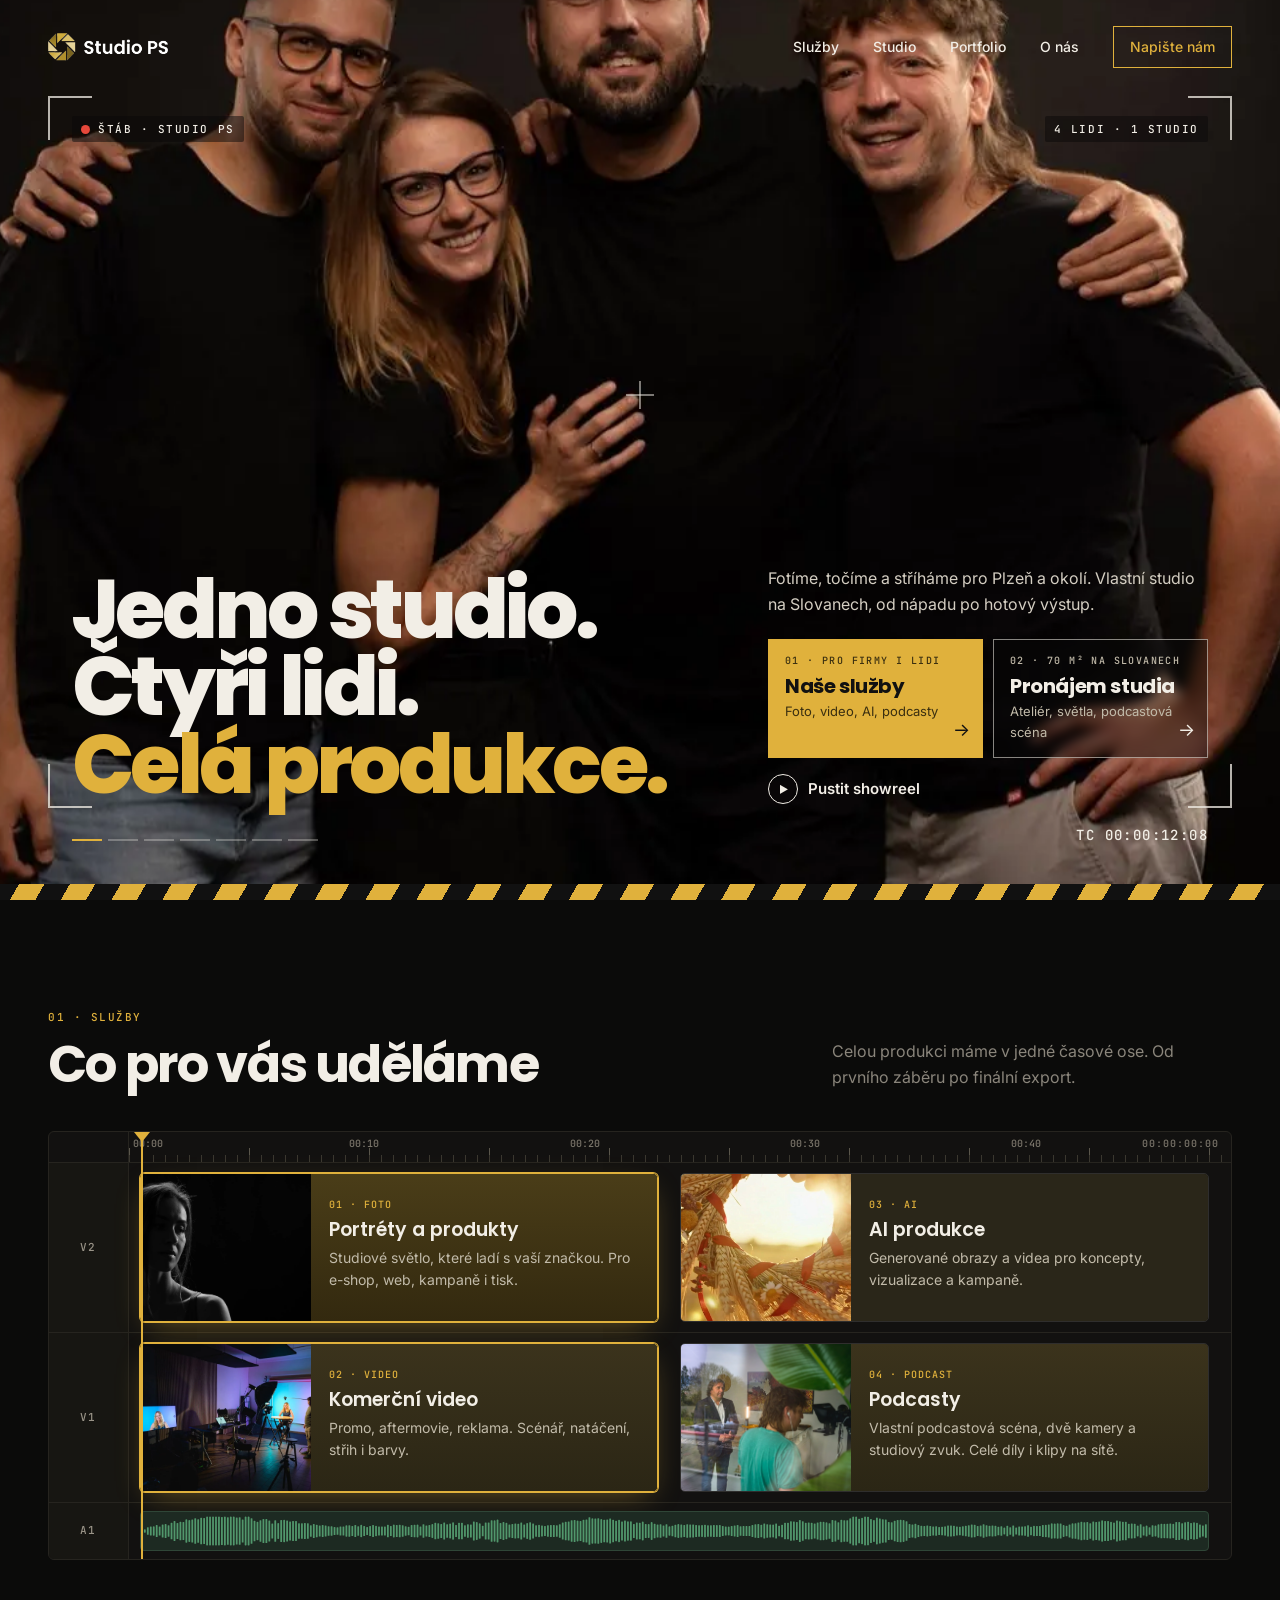
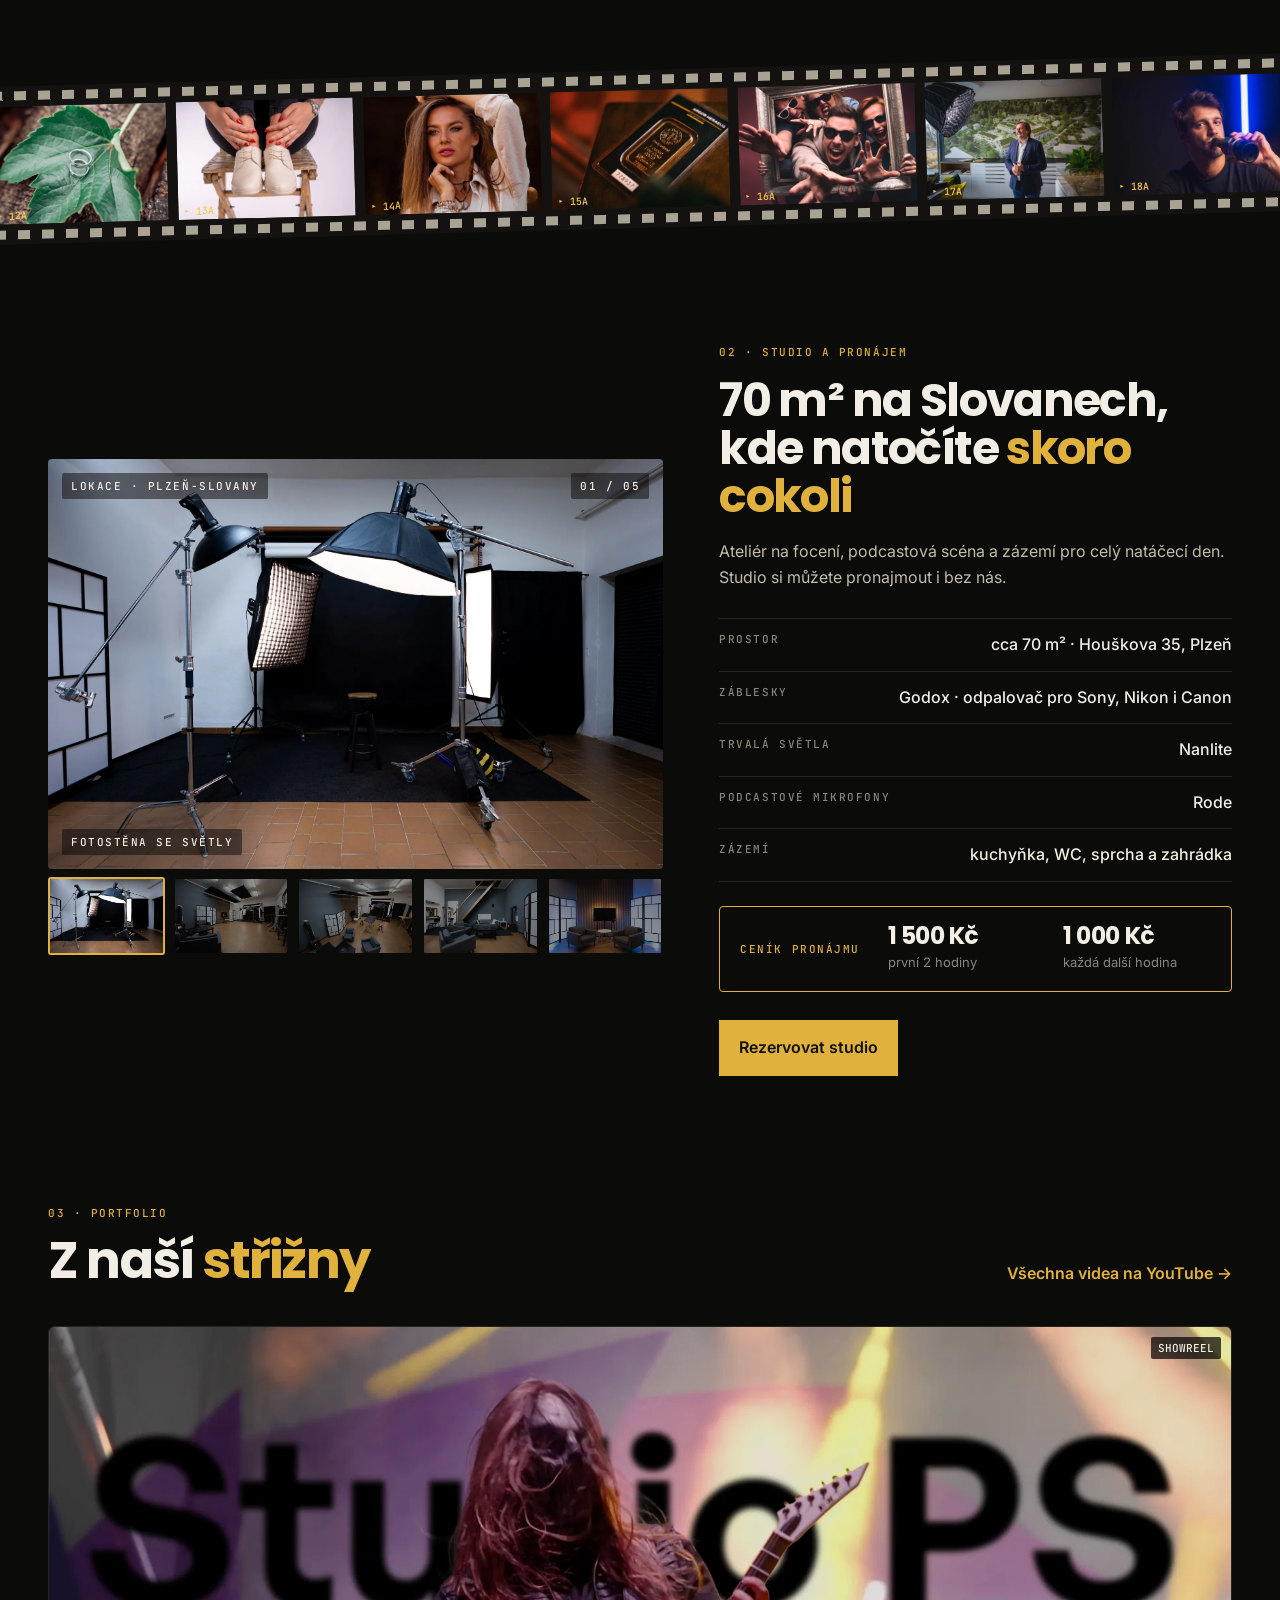
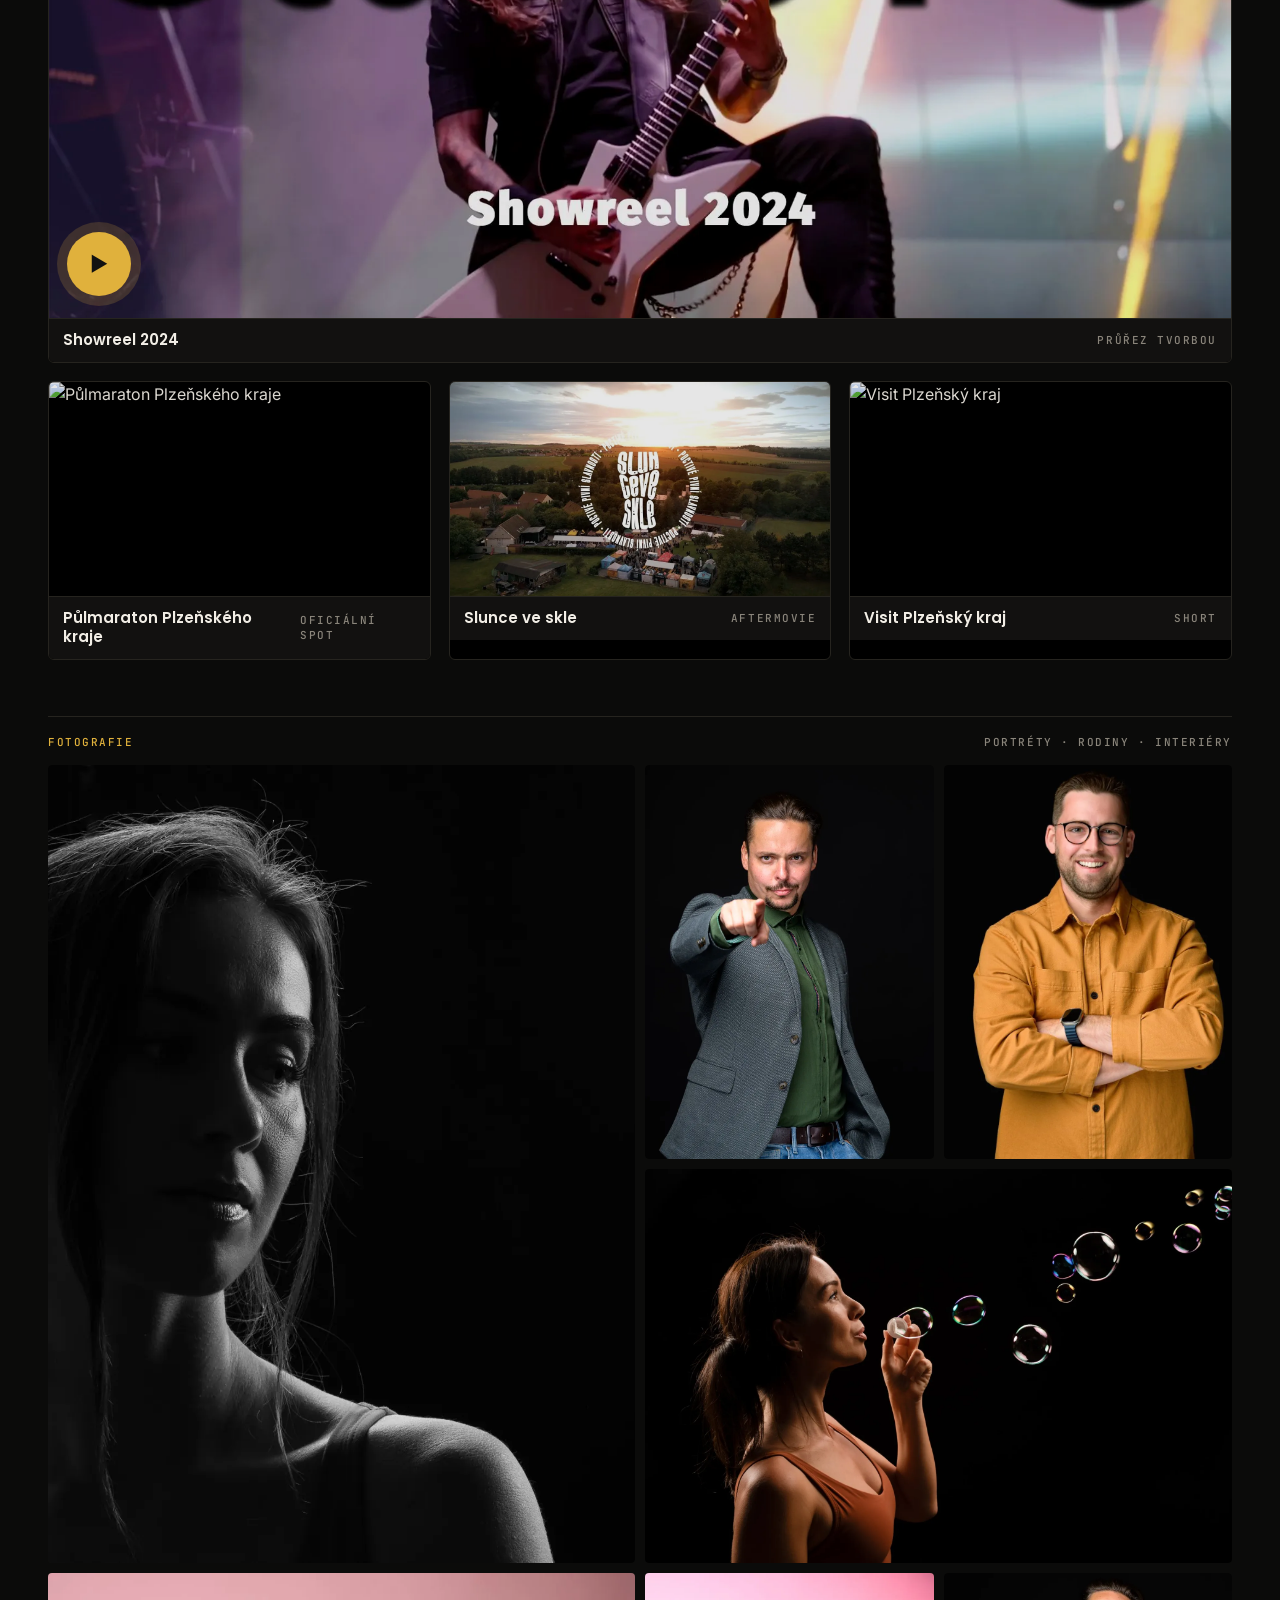
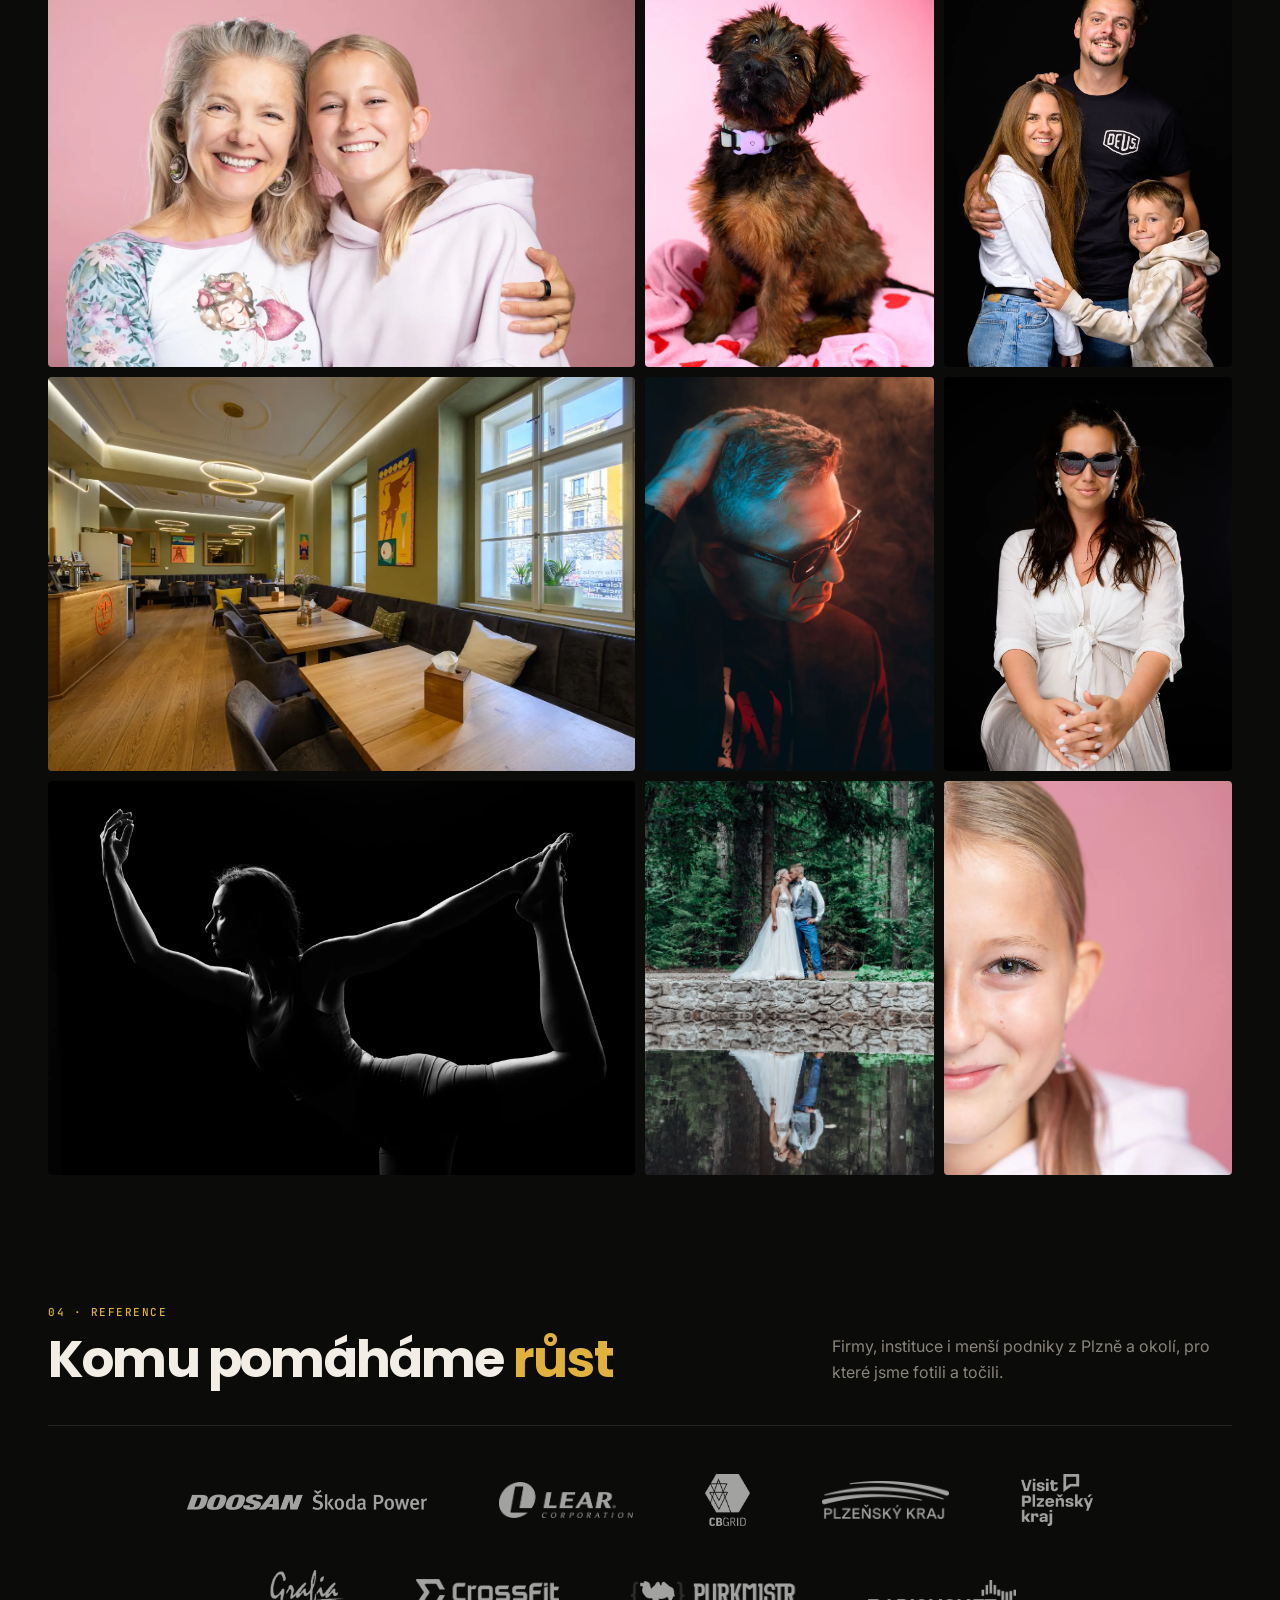
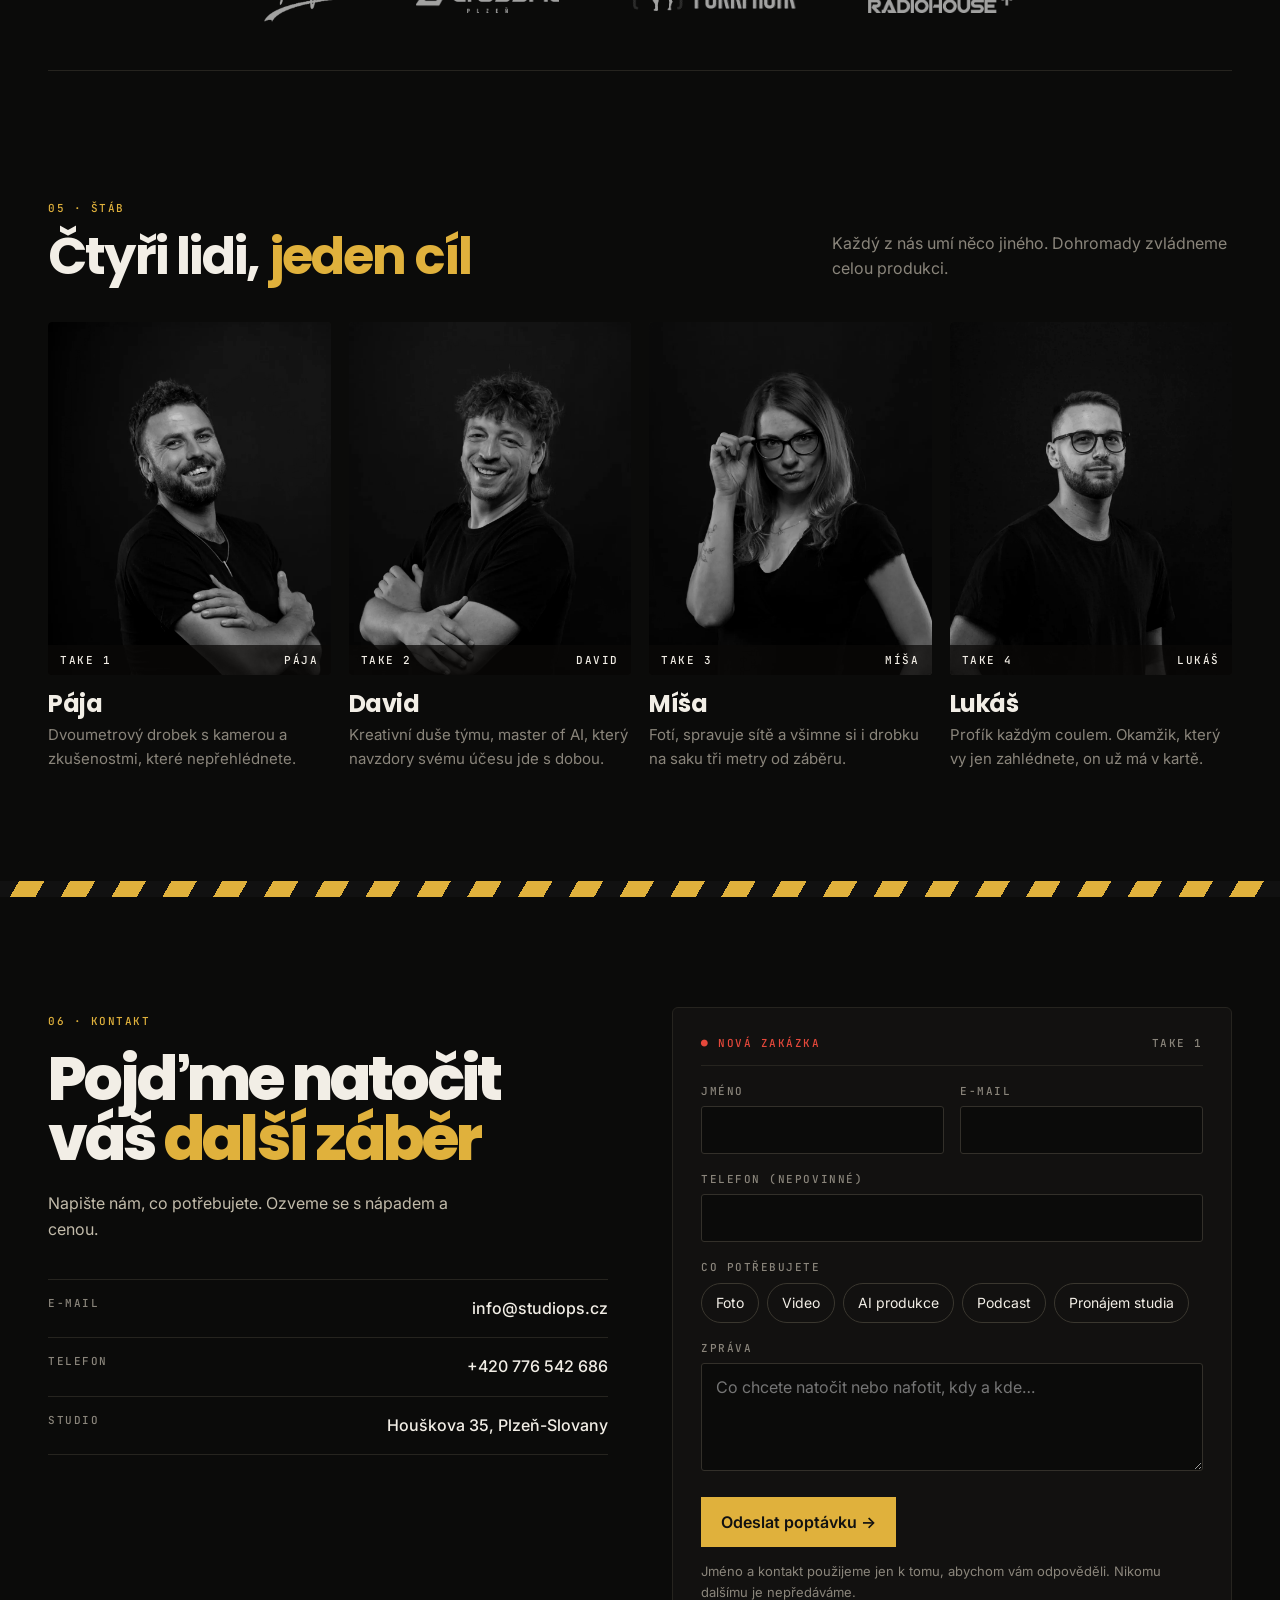
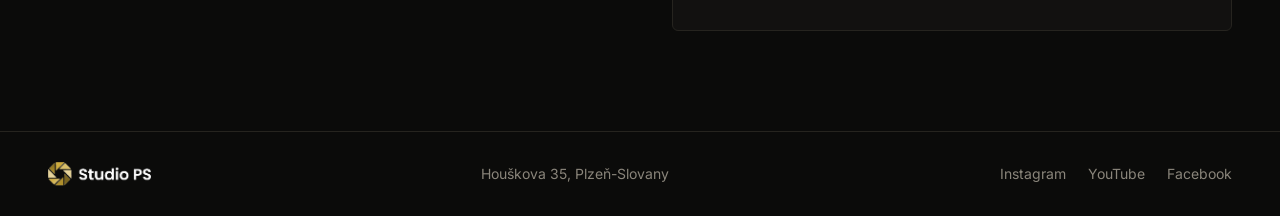
==== commit 9dee1848: "Nové fotky na dlaždicích Foto a AI, AI záběr na podstránce Co-Authored-By: Claude Opus 5.5 <noreply@" ====
--- a/index.html
+++ b/index.html
@@ -324,8 +324,8 @@
   <div class="nle" id="nle"><div class="ph" id="ph"></div>
     <div class="ruler"><div></div><div class="ticks"><span class="tcread" id="tcread">00:00:00:00</span><span style="left:4px">00:00</span><span style="left:20%">00:10</span><span style="left:40%">00:20</span><span style="left:60%">00:30</span><span style="left:80%">00:40</span></div></div>
     <div class="track"><div class="lab mono">V2</div><div class="lane">
-      <a class="clip" href="portrety.html" style="order:1;left:1%;width:47%"><div class="th" style="background-image:url(img/sluzby/foto/02.webp);background-position:center 35%"></div><div class="in"><small>01 · FOTO</small><b>Portréty a produkty</b><span>Studiové světlo, které ladí s vaší značkou. Pro e-shop, web, kampaně i tisk.</span></div></a>
-      <a class="clip" href="ai.html" style="order:3;left:50%;width:48%"><div class="th" style="background-image:url(img/ai.webp)"></div><div class="in"><small>03 · AI</small><b>AI produkce</b><span>Generované obrazy a videa pro koncepty, vizualizace a kampaně.</span></div></a>
+      <a class="clip" href="portrety.html" style="order:1;left:1%;width:47%"><div class="th" style="background-image:url(img/foto/11.webp);background-position:12% 30%"></div><div class="in"><small>01 · FOTO</small><b>Portréty a produkty</b><span>Studiové světlo, které ladí s vaší značkou. Pro e-shop, web, kampaně i tisk.</span></div></a>
+      <a class="clip" href="ai.html" style="order:3;left:50%;width:48%"><div class="th" style="background-image:url(img/sluzby/ai/01.webp);background-position:center 45%"></div><div class="in"><small>03 · AI</small><b>AI produkce</b><span>Generované obrazy a videa pro koncepty, vizualizace a kampaně.</span></div></a>
     </div></div>
     <div class="track"><div class="lab mono">V1</div><div class="lane">
       <a class="clip v" href="video.html" style="order:2;left:1%;width:47%"><div class="th" style="background-image:url(img/svc-video.webp)"></div><div class="in"><small>02 · VIDEO</small><b>Komerční video</b><span>Promo, aftermovie, reklama. Scénář, natáčení, střih i barvy.</span></div></a>
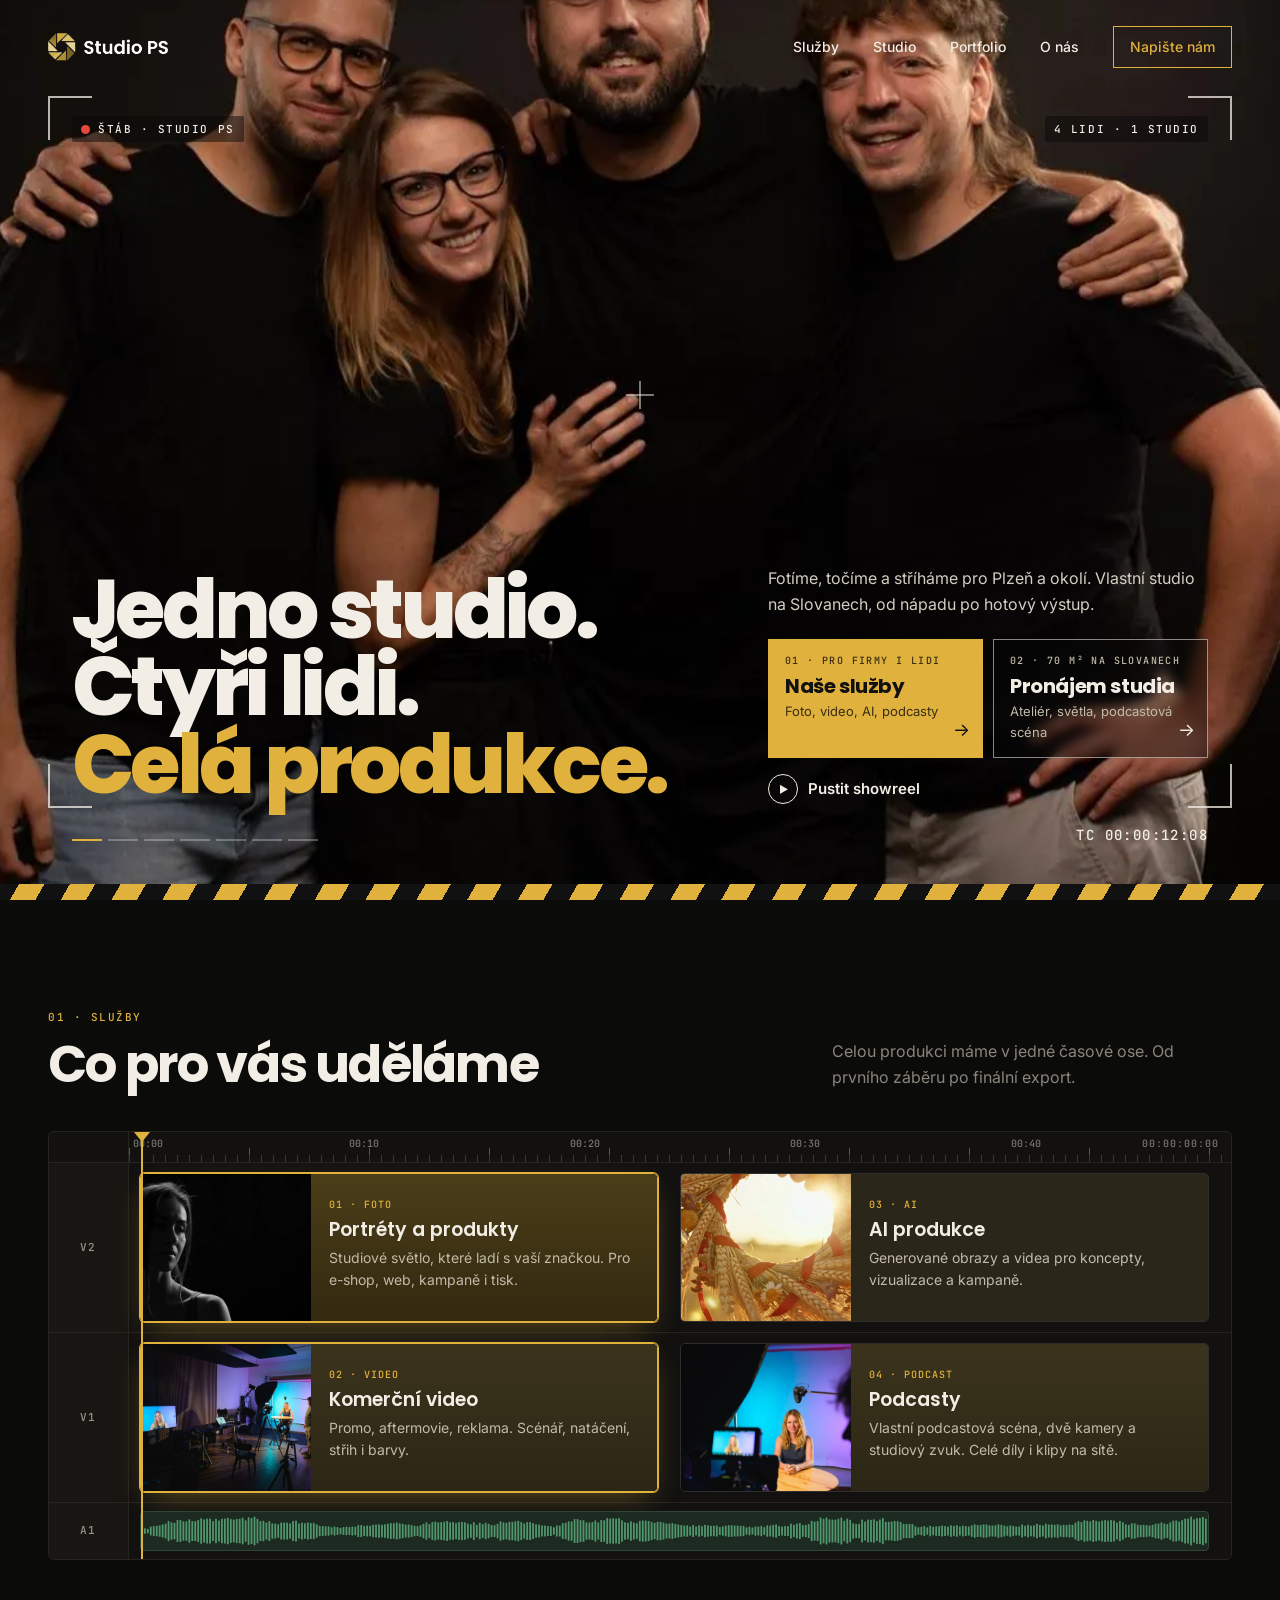
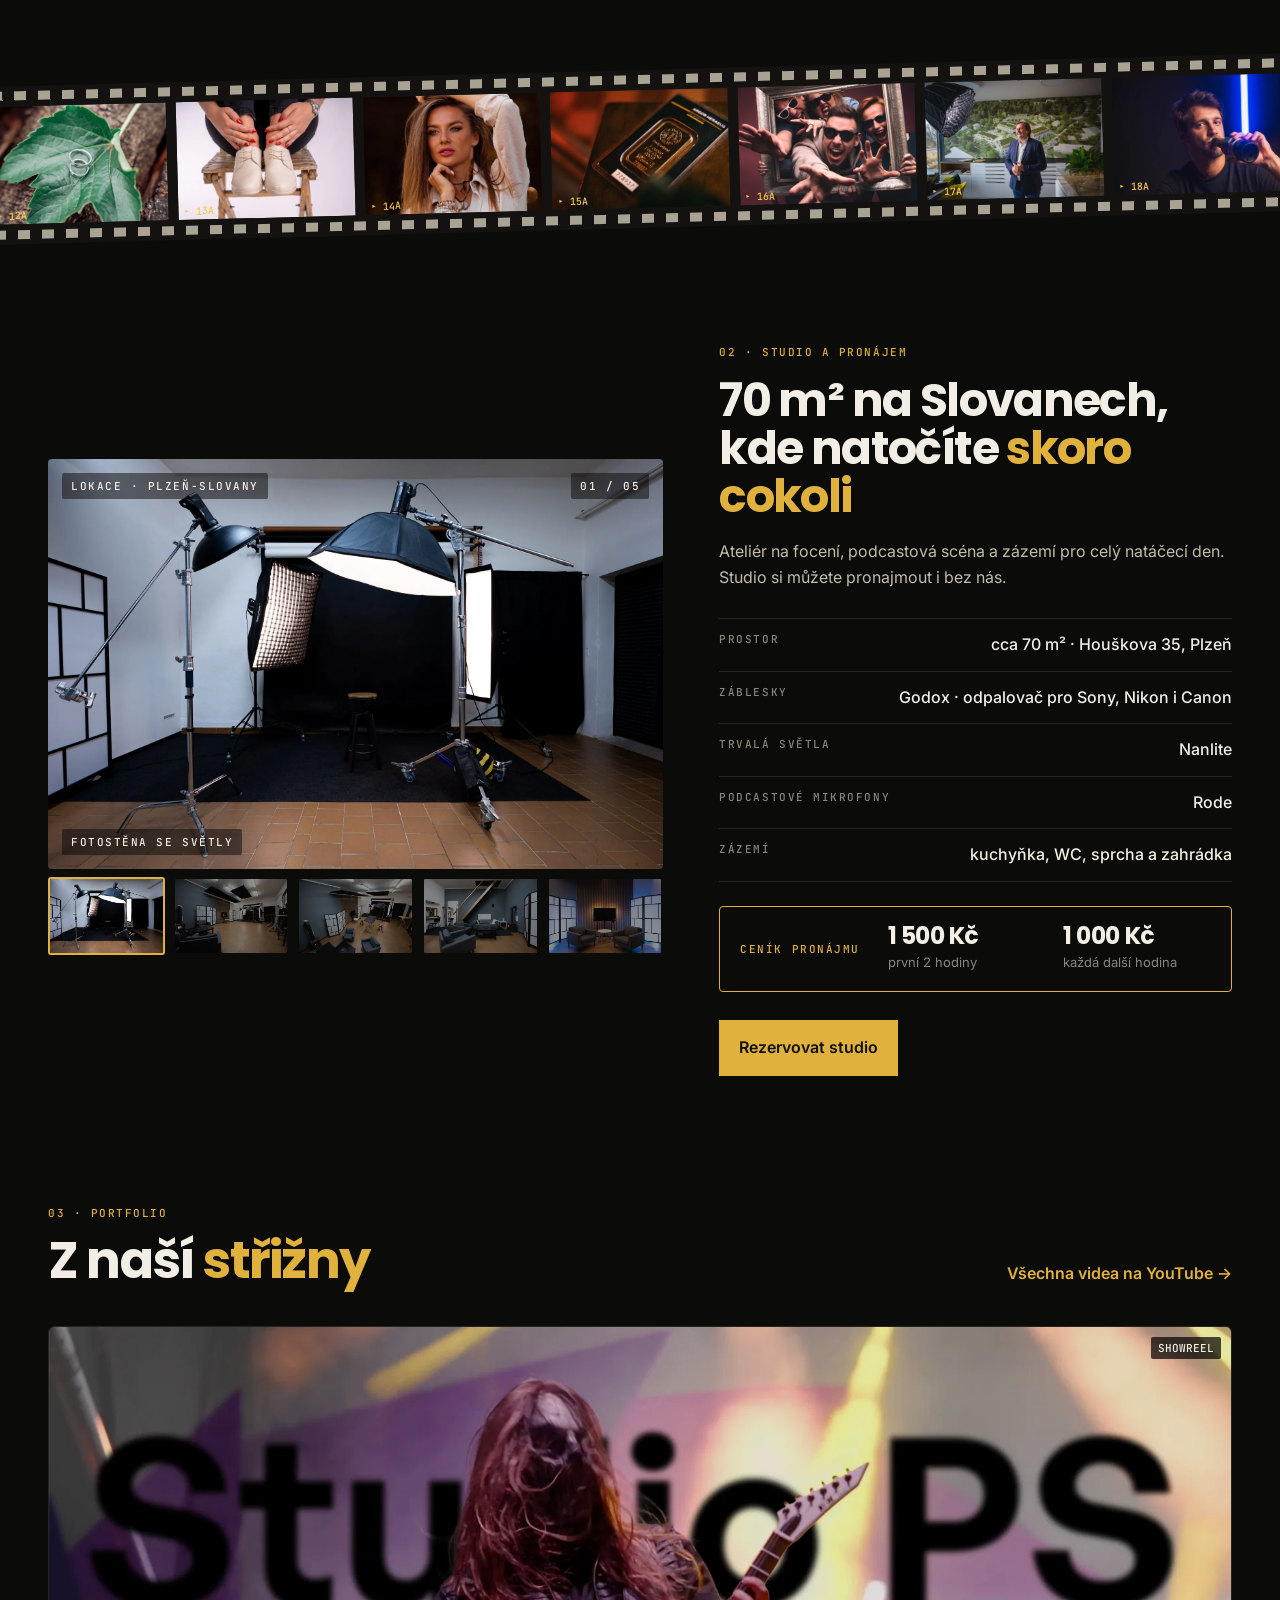
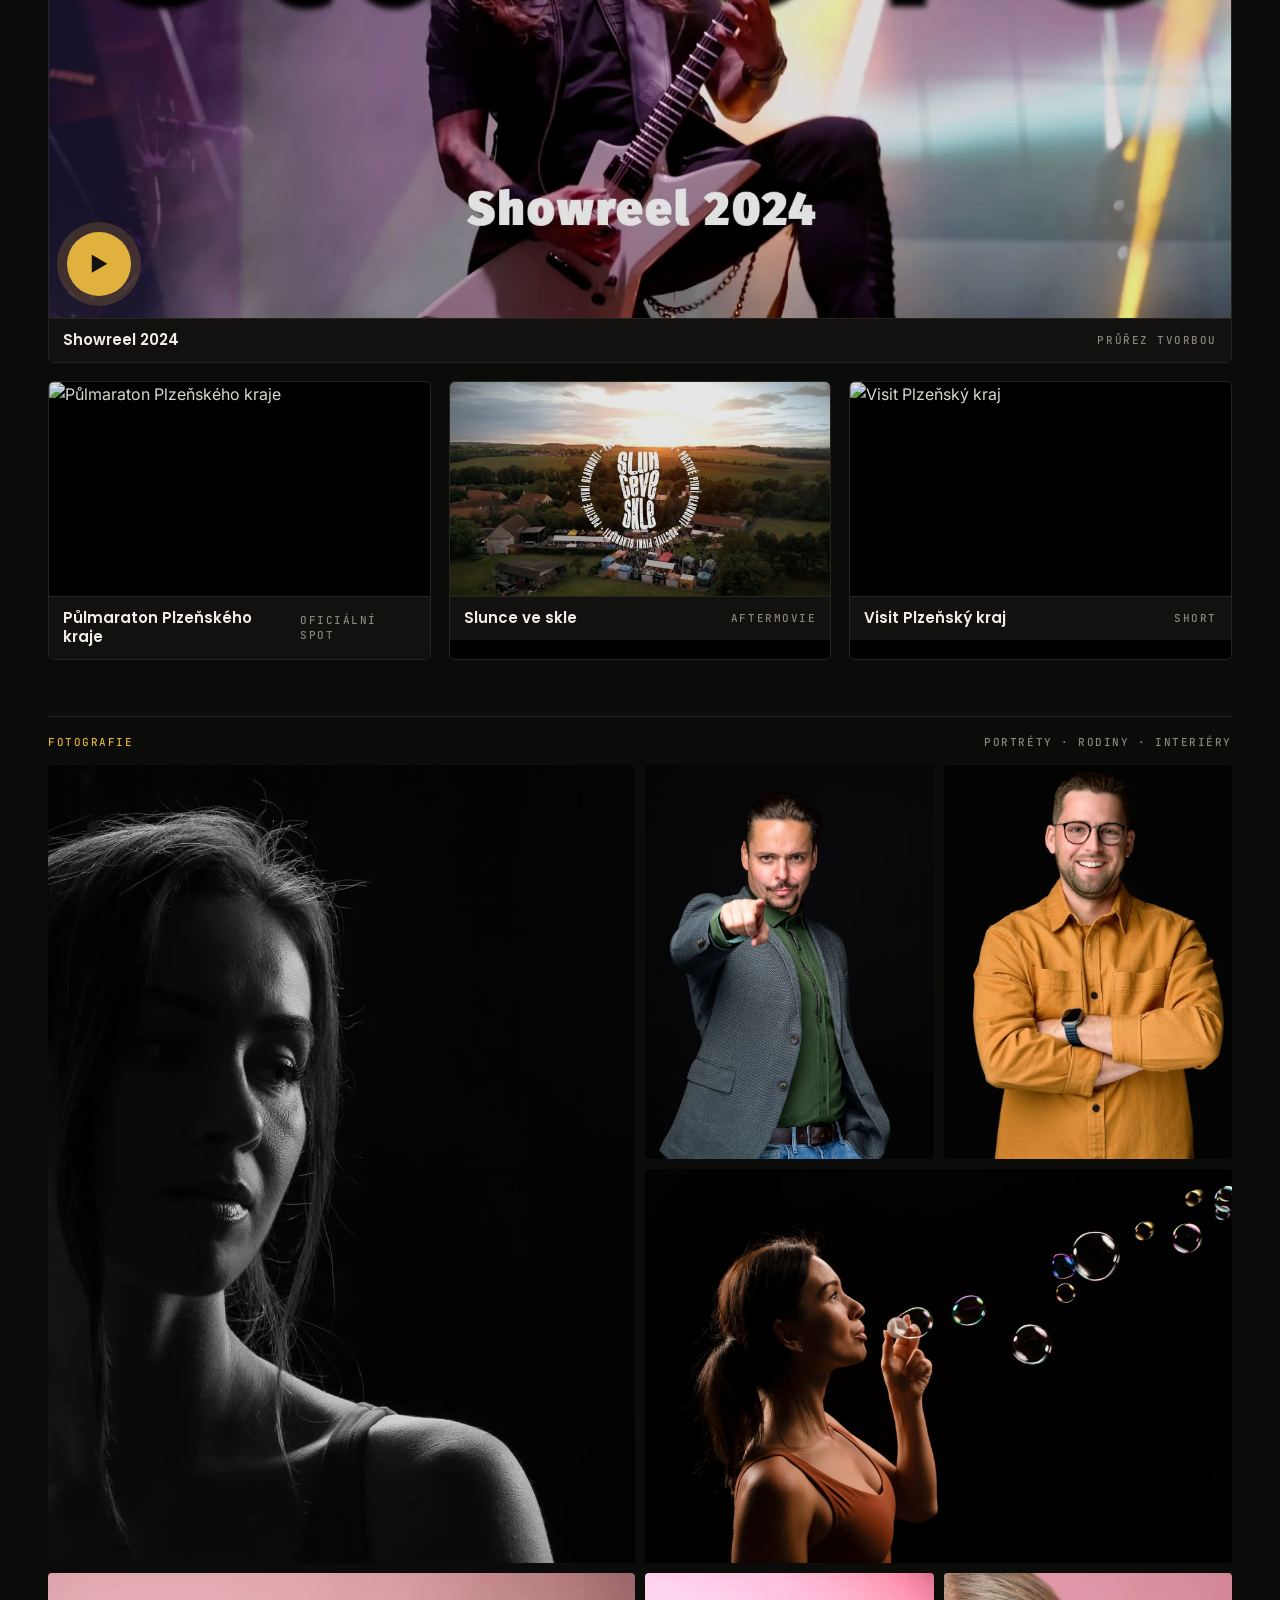
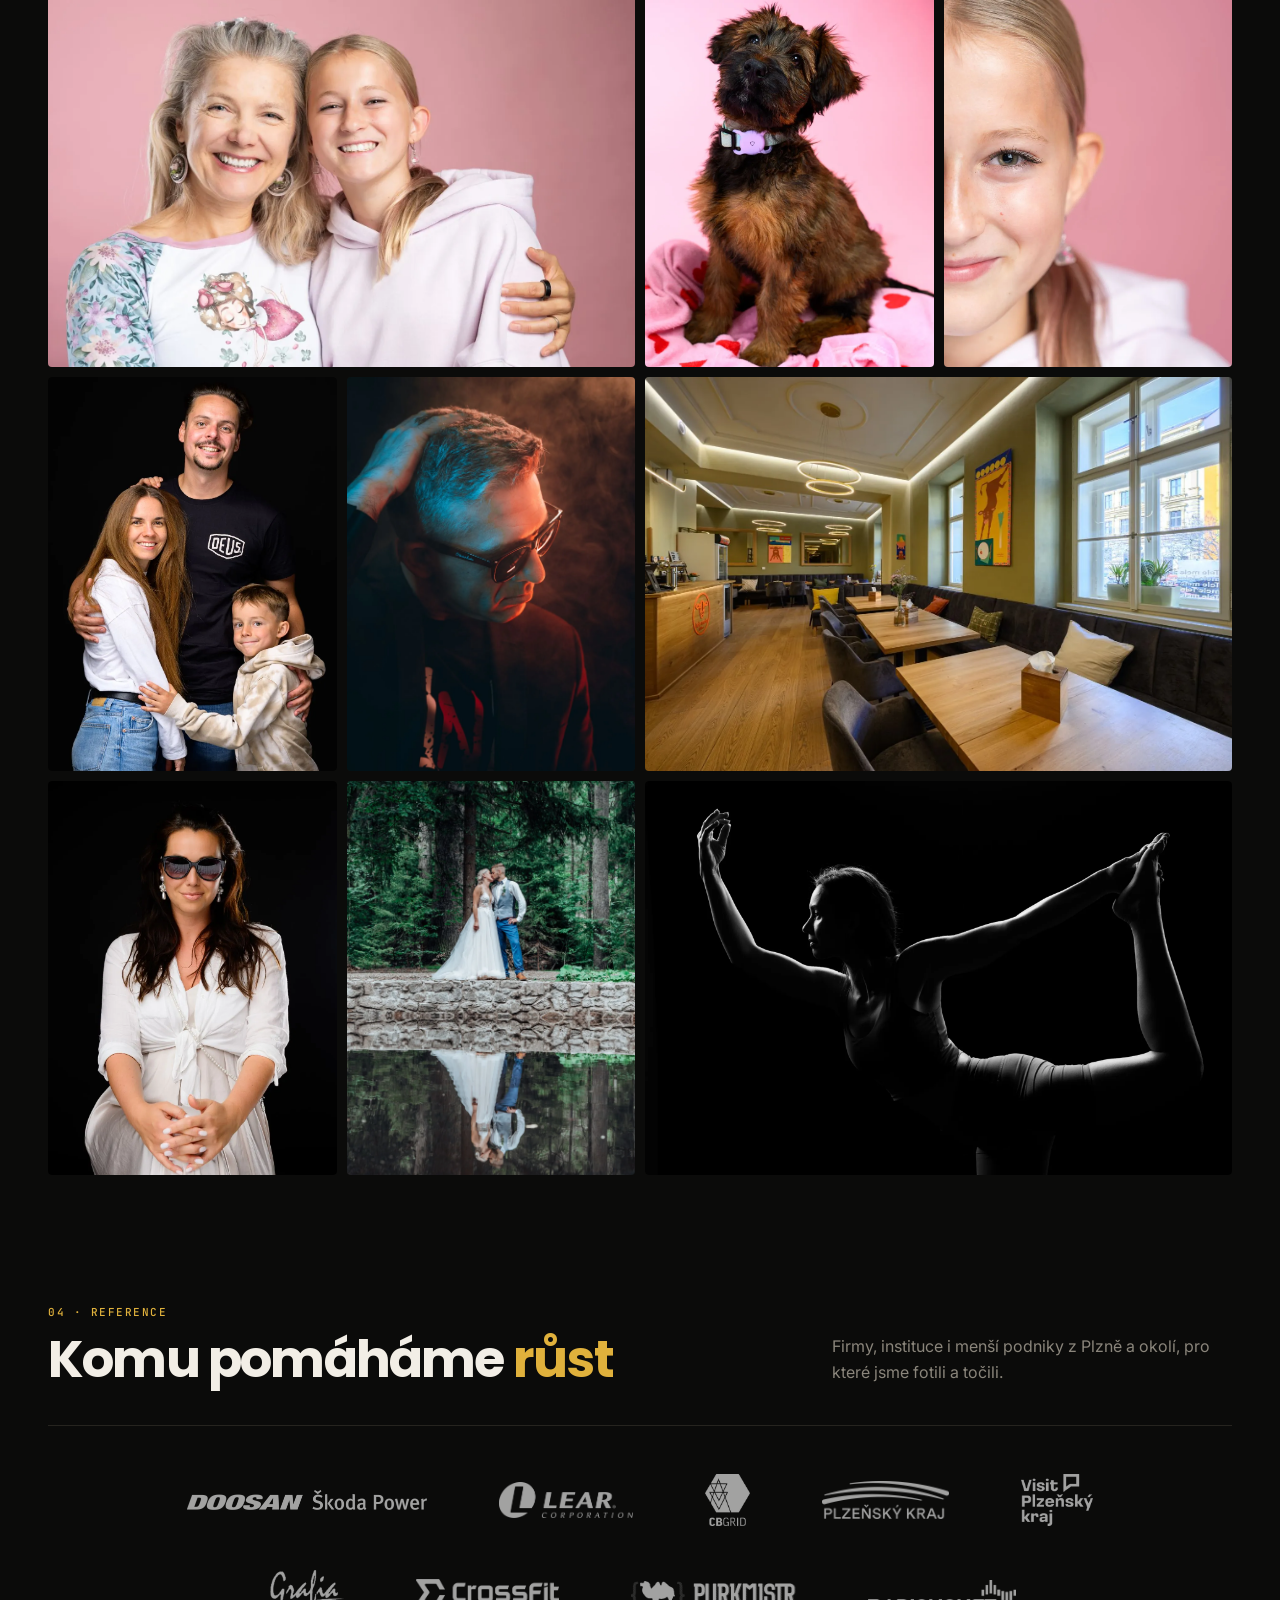
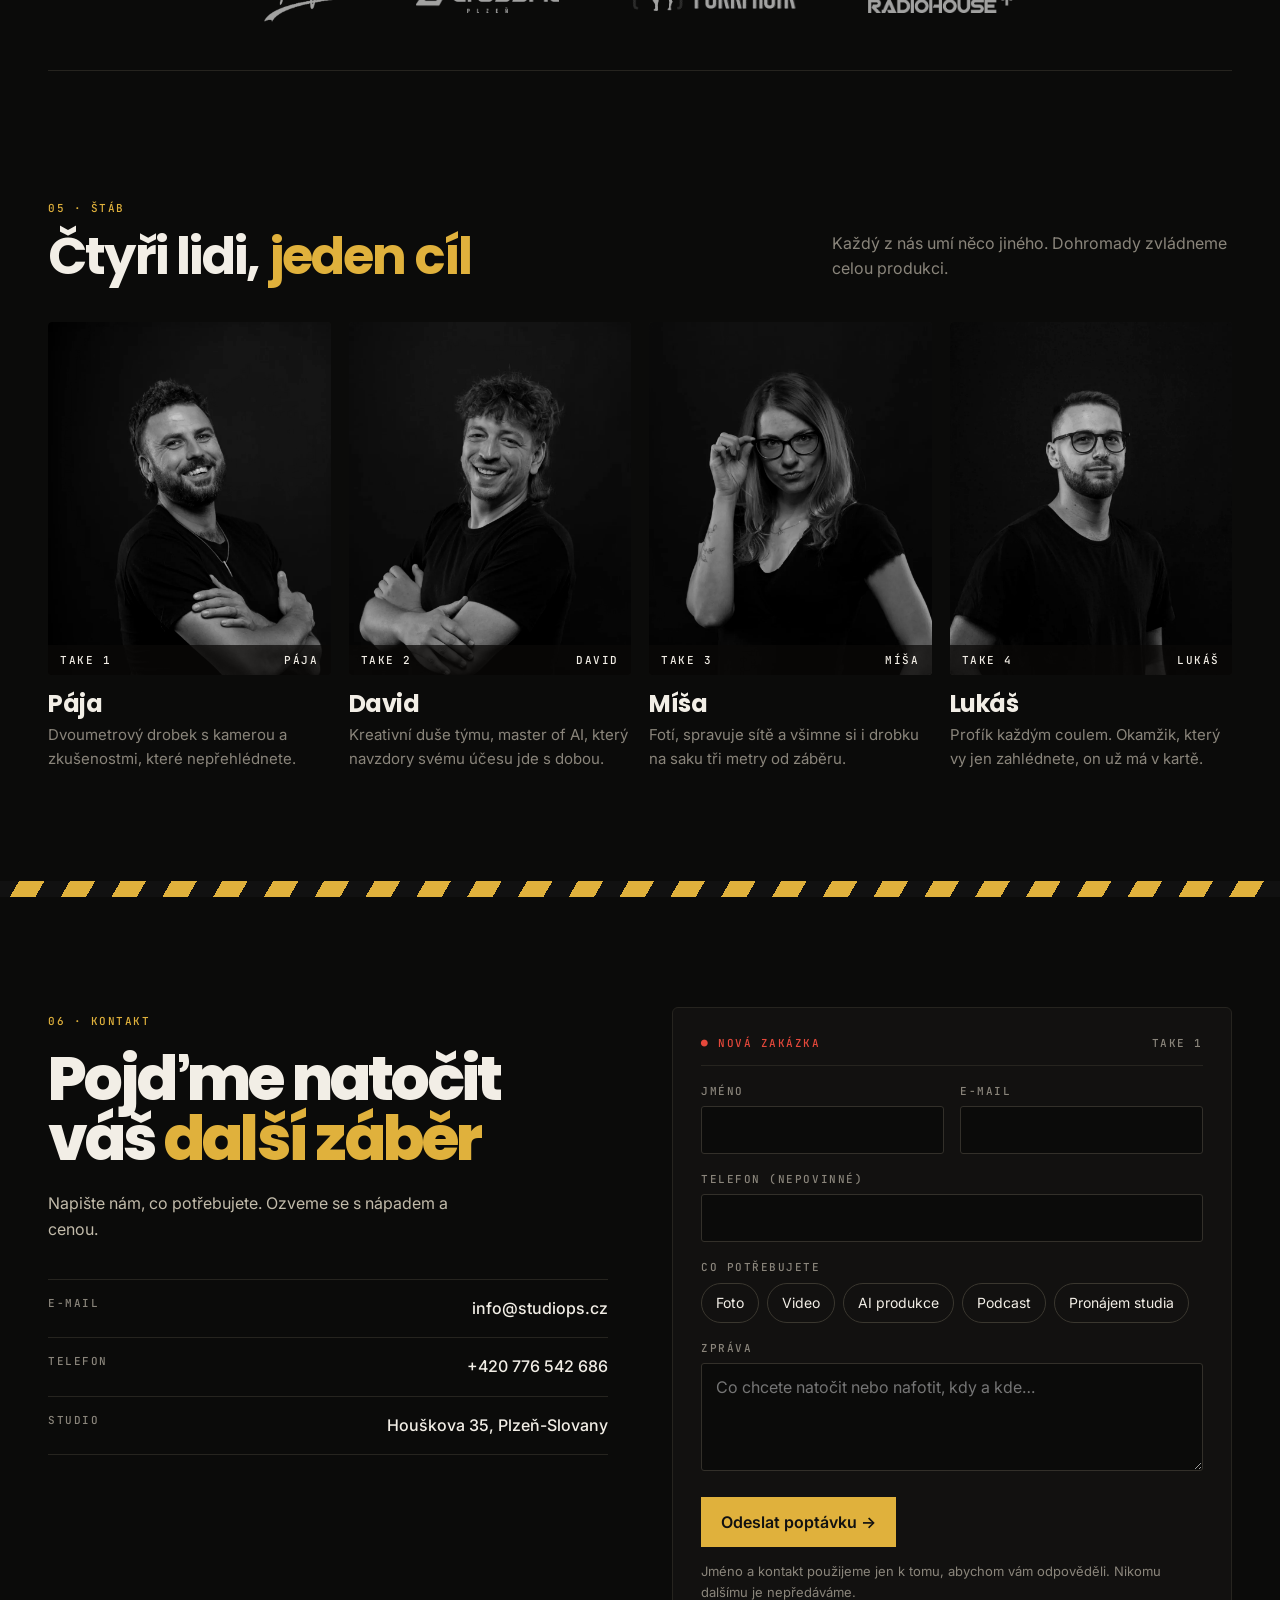
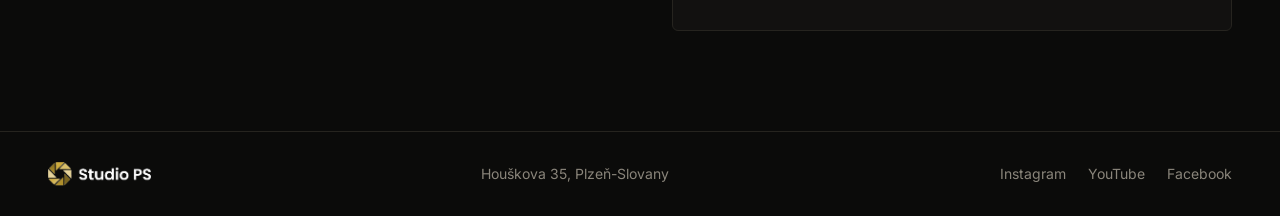
==== commit 157eba2b: "Podcasty s fotkou studia, růžové fotky vedle sebe Co-Authored-By: Claude Opus 5.5 <noreply@anthropic" ====
--- a/index.html
+++ b/index.html
@@ -329,7 +329,7 @@
     </div></div>
     <div class="track"><div class="lab mono">V1</div><div class="lane">
       <a class="clip v" href="video.html" style="order:2;left:1%;width:47%"><div class="th" style="background-image:url(img/svc-video.webp)"></div><div class="in"><small>02 · VIDEO</small><b>Komerční video</b><span>Promo, aftermovie, reklama. Scénář, natáčení, střih i barvy.</span></div></a>
-      <a class="clip v" href="podcasty.html" style="order:4;left:50%;width:48%"><div class="th" style="background-image:url(img/podcast.webp);background-position:center 40%"></div><div class="in"><small>04 · PODCAST</small><b>Podcasty</b><span>Vlastní podcastová scéna, dvě kamery a studiový zvuk. Celé díly i klipy na sítě.</span></div></a>
+      <a class="clip v" href="podcasty.html" style="order:4;left:50%;width:48%"><div class="th" style="background-image:url(img/slide/06.webp);background-position:center 45%"></div><div class="in"><small>04 · PODCAST</small><b>Podcasty</b><span>Vlastní podcastová scéna, dvě kamery a studiový zvuk. Celé díly i klipy na sítě.</span></div></a>
       
     </div></div>
     <div class="track a"><div class="lab mono">A1</div><div class="lane"><div class="wave" id="wave"></div></div></div>
@@ -393,13 +393,13 @@
     <figure class="w"><img src="img/foto/13.webp" alt="Žena foukající bubliny" loading="lazy"></figure>
     <figure class="w"><img src="img/foto/05.webp" alt="Portrét matky s dcerou" loading="lazy"></figure>
     <figure class="t"><img src="img/foto/03.webp" alt="Štěně v ateliéru" loading="lazy"></figure>
+    <figure class="t"><img src="img/foto/10.webp" alt="Detail dívčího portrétu" loading="lazy"></figure>
     <figure class="t"><img src="img/foto/04.webp" alt="Rodinný portrét" loading="lazy"></figure>
+    <figure class="t"><img src="img/g3.webp" alt="Portrét muže v modrém světle" loading="lazy"></figure>
     <figure class="w"><img src="img/foto/08.webp" alt="Interiér restaurace" loading="lazy"></figure>
-    <figure class="t"><img src="img/g3.webp" alt="Portrét muže v modrém světle" loading="lazy"></figure>
     <figure class="t"><img src="img/foto/07.webp" alt="Portrét ženy v bílém" loading="lazy"></figure>
+    <figure class="t"><img src="img/g4.webp" alt="Svatební pár v lese" loading="lazy"></figure>
     <figure class="w"><img src="img/foto/12.webp" alt="Silueta tanečnice v józe" loading="lazy"></figure>
-    <figure class="t"><img src="img/g4.webp" alt="Svatební pár v lese" loading="lazy"></figure>
-    <figure class="t"><img src="img/foto/10.webp" alt="Detail dívčího portrétu" loading="lazy"></figure>
   </div>
 </section>
 
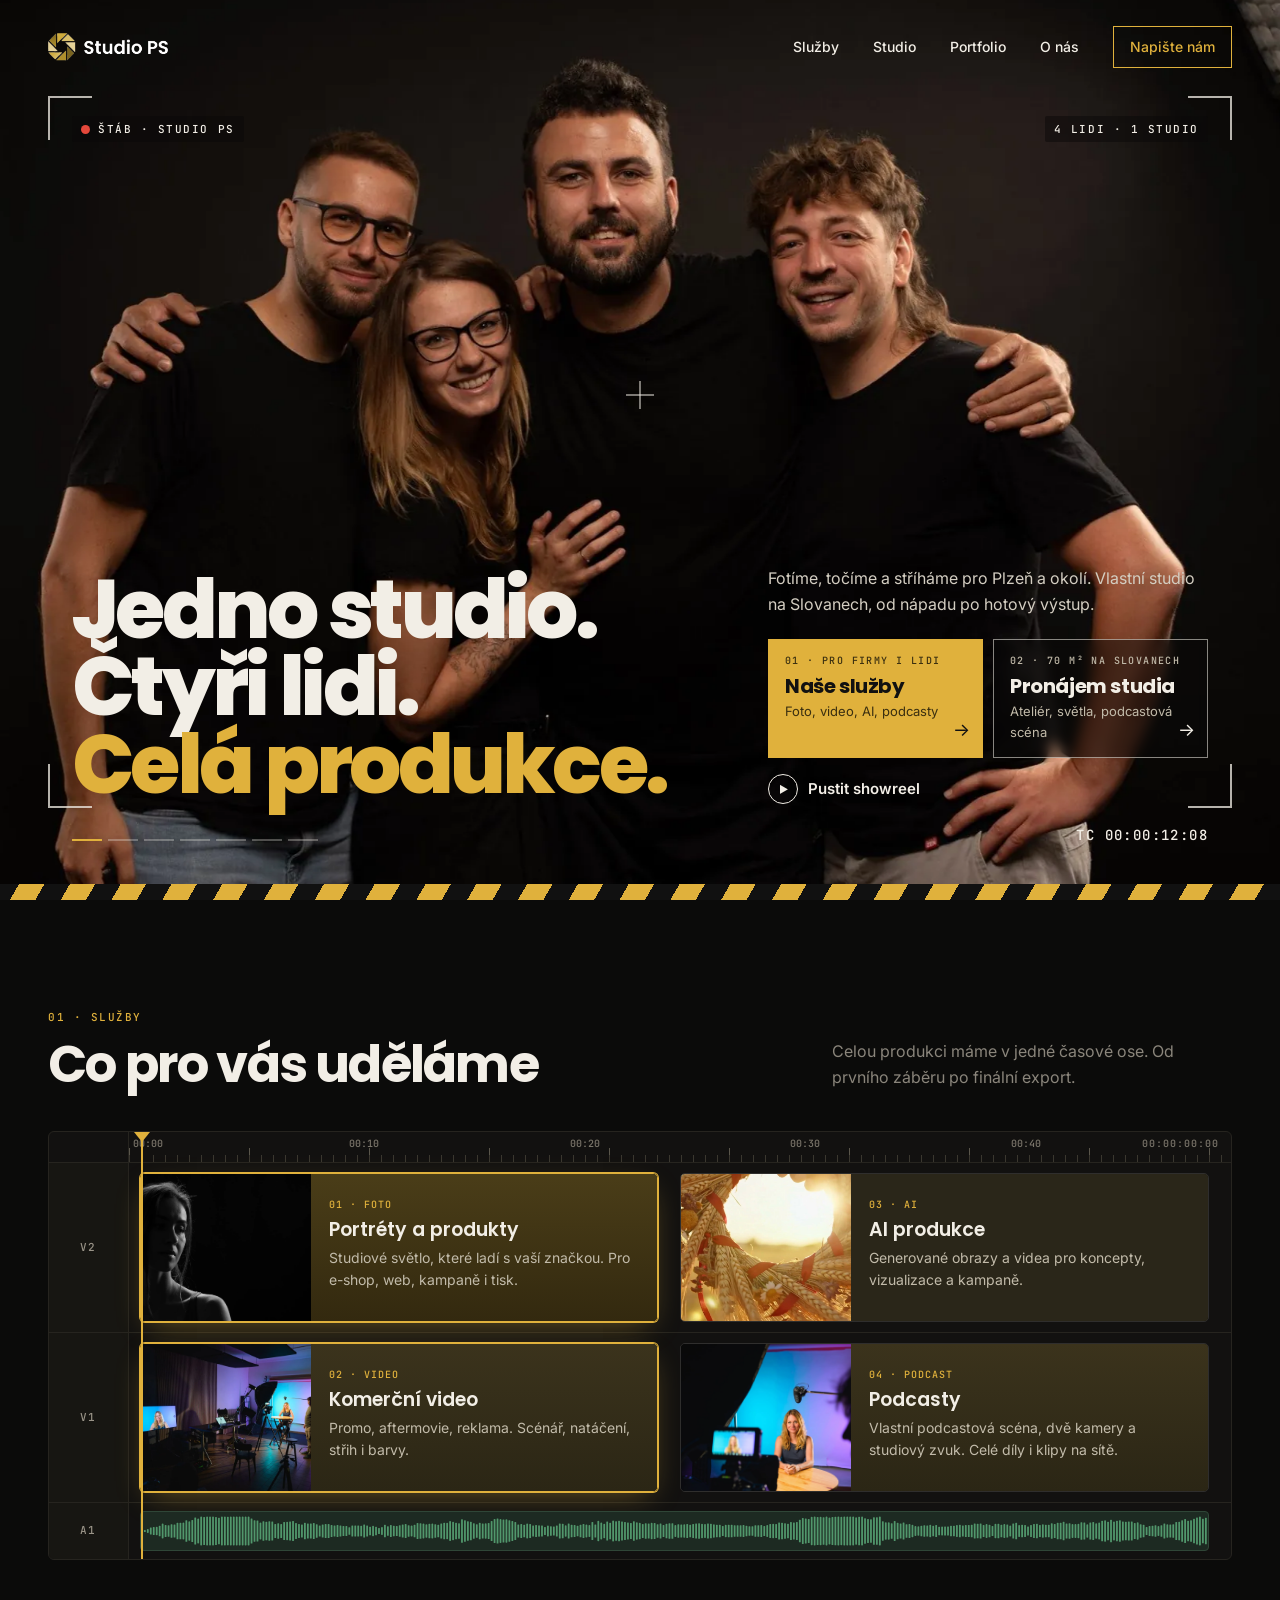
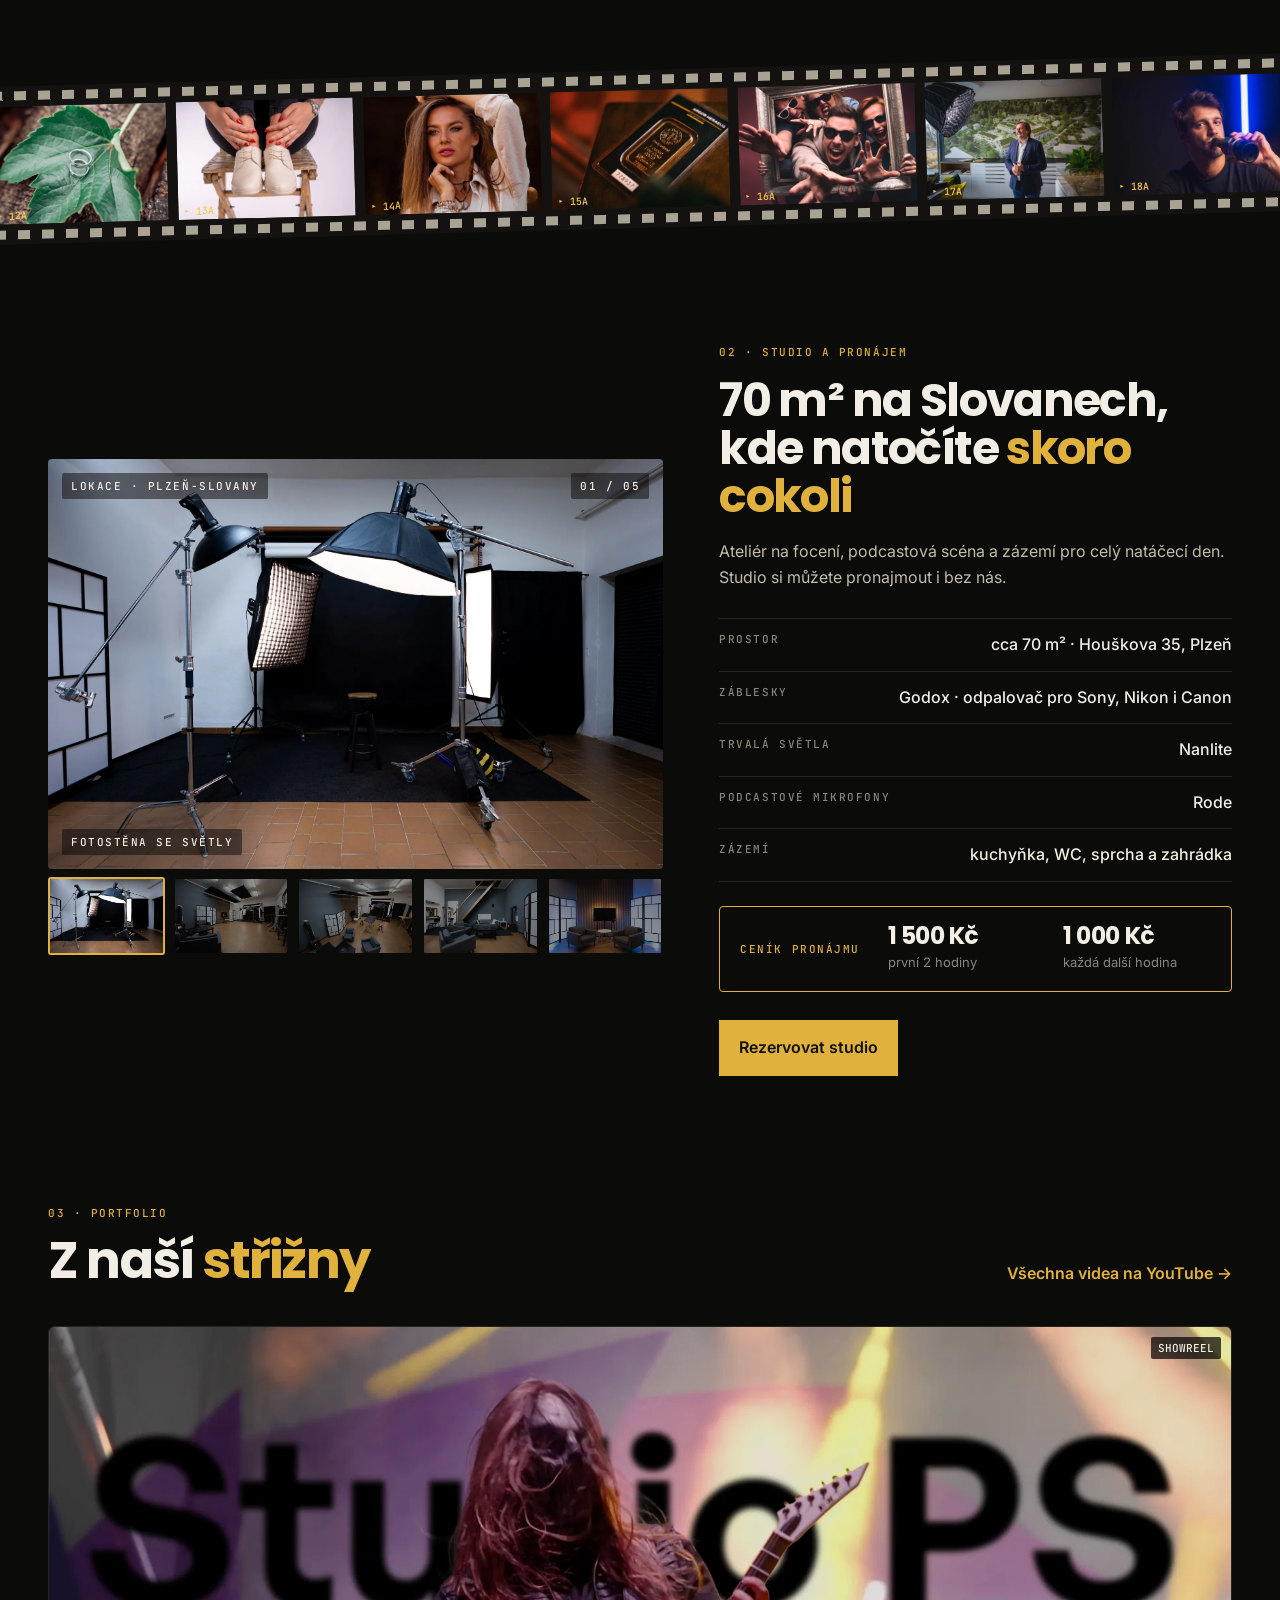
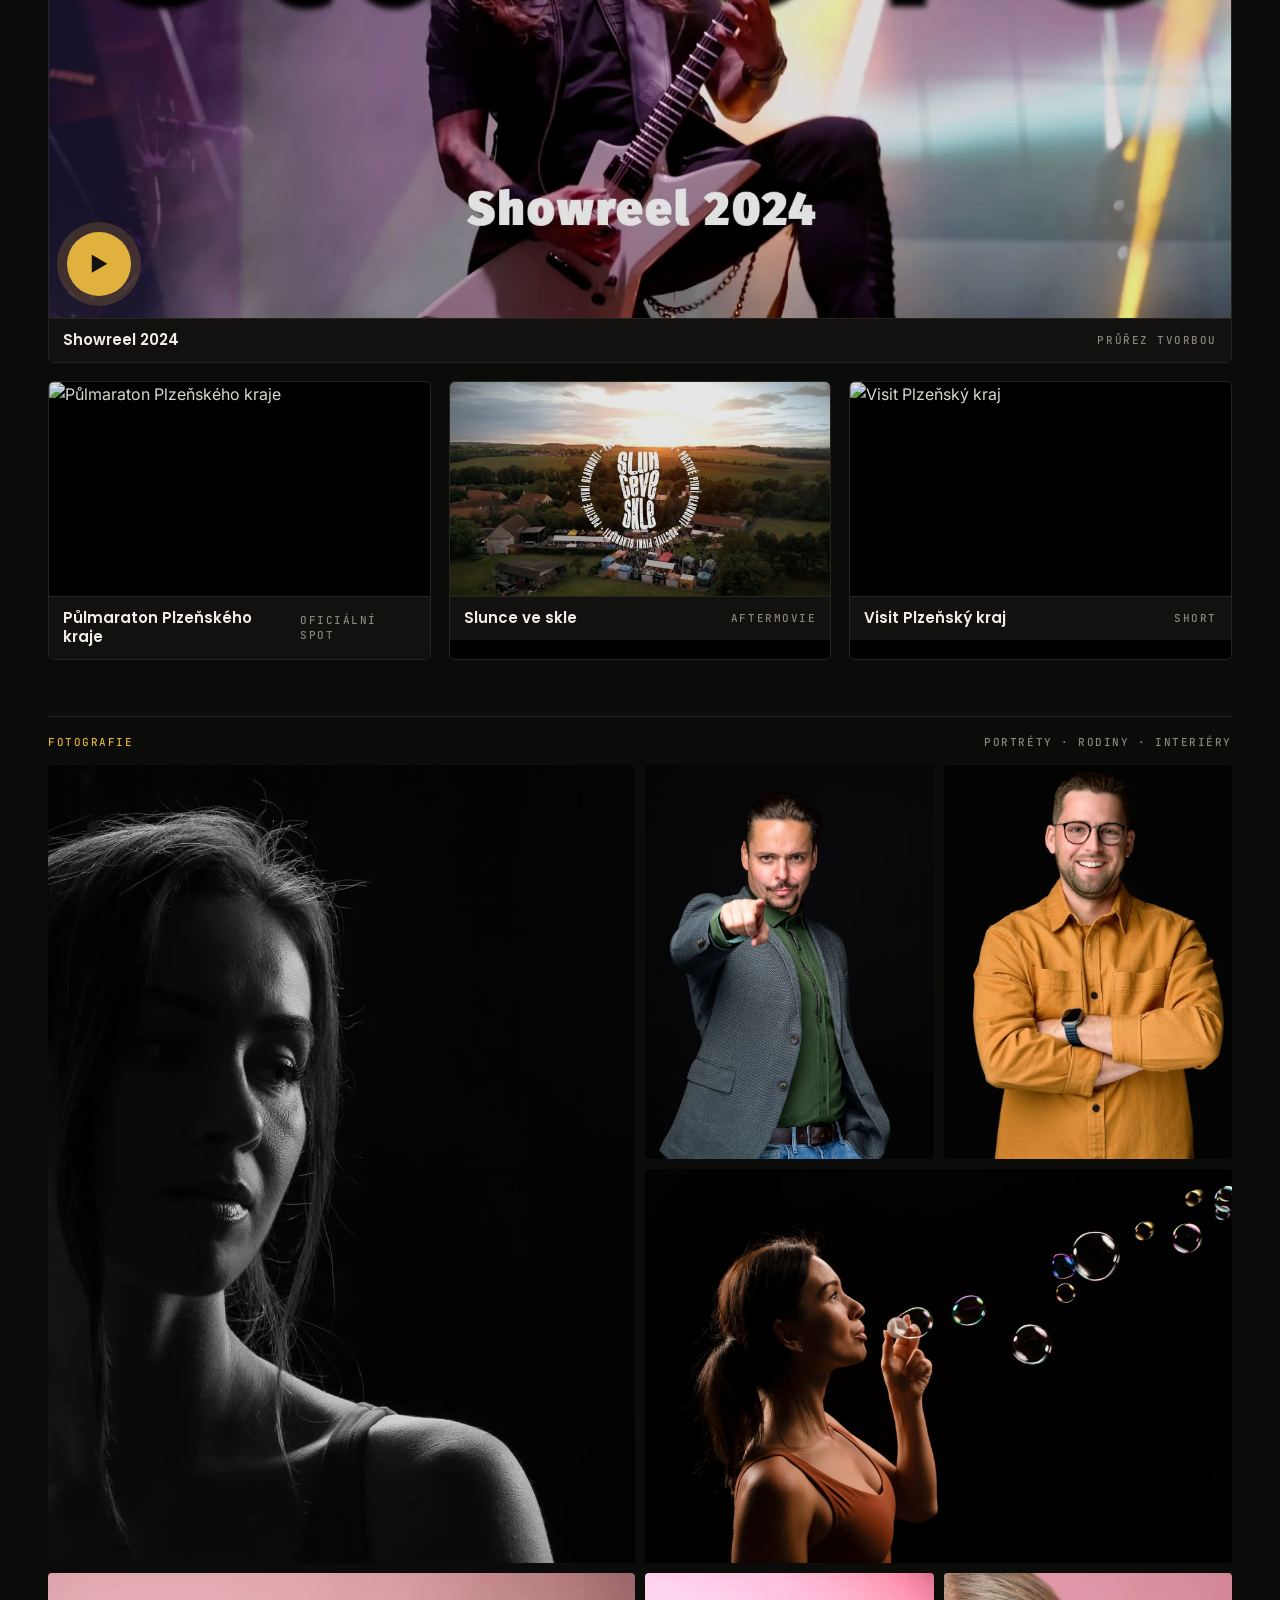
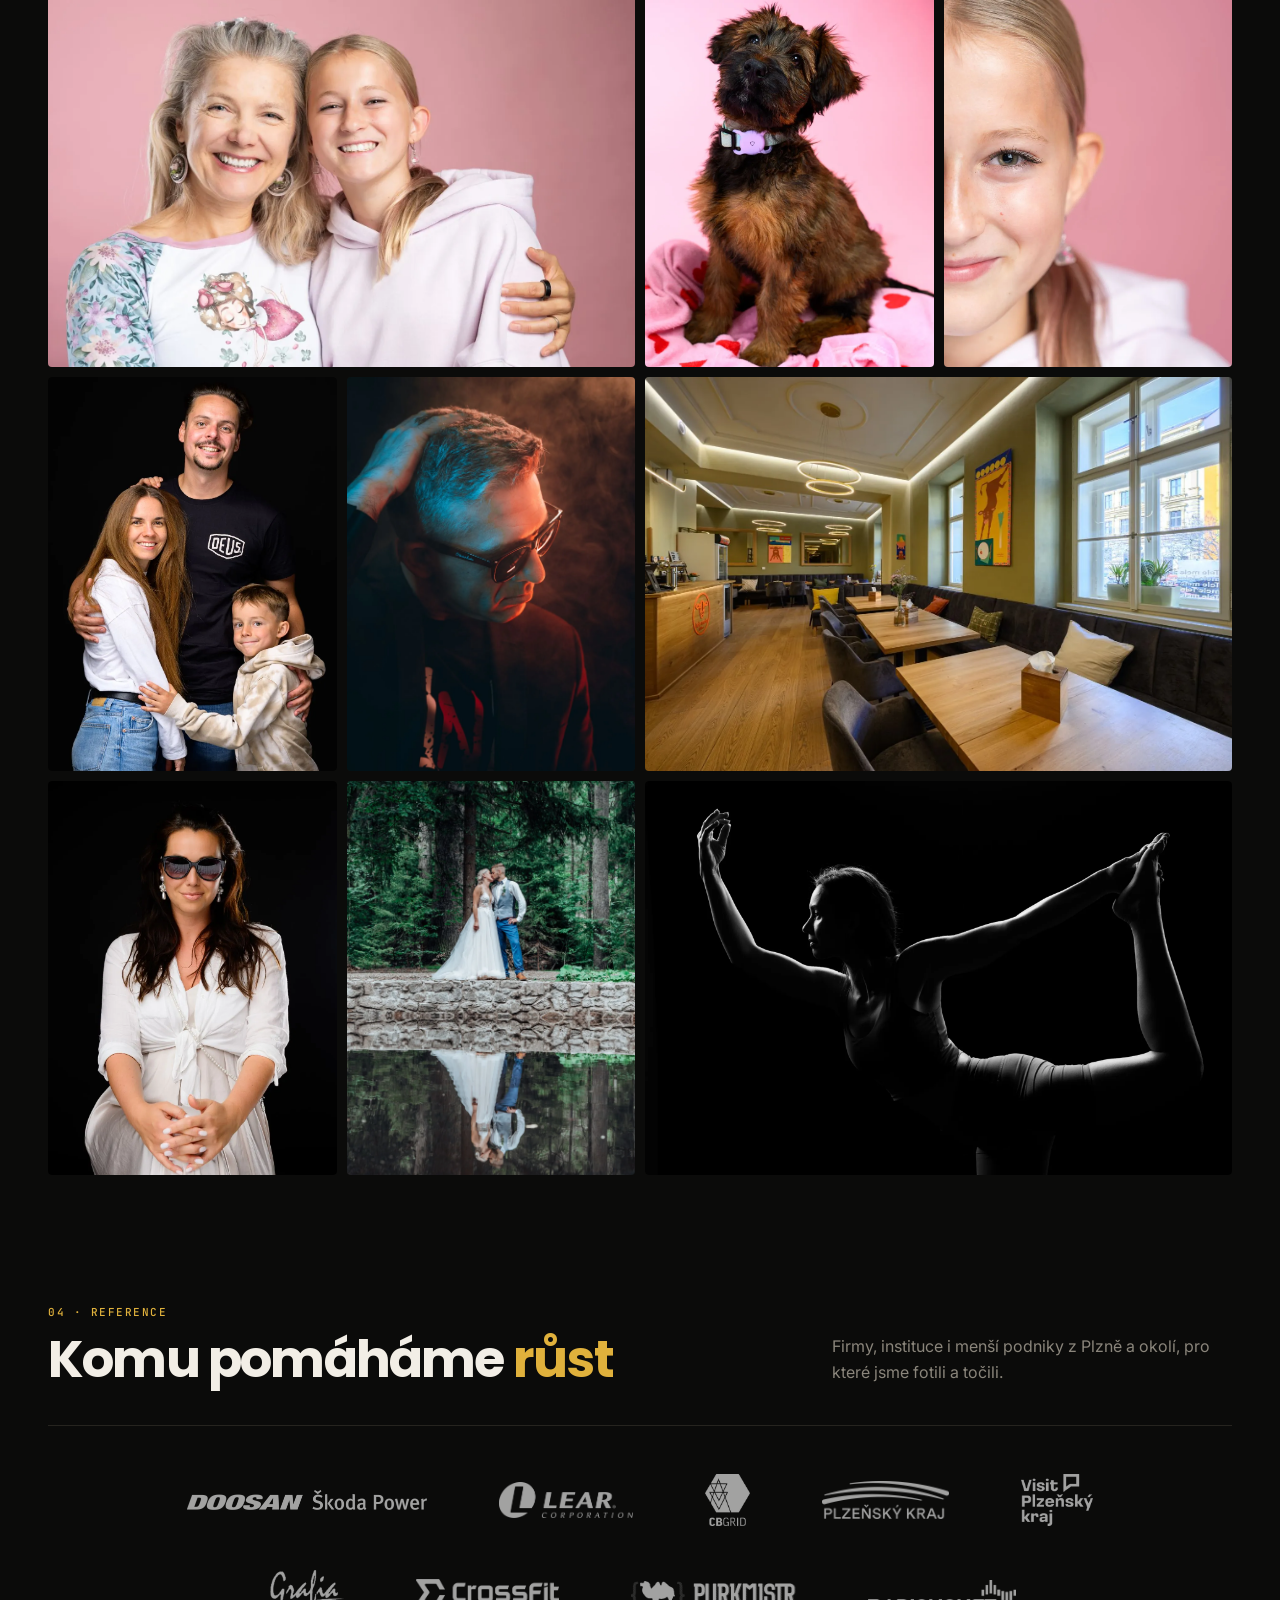
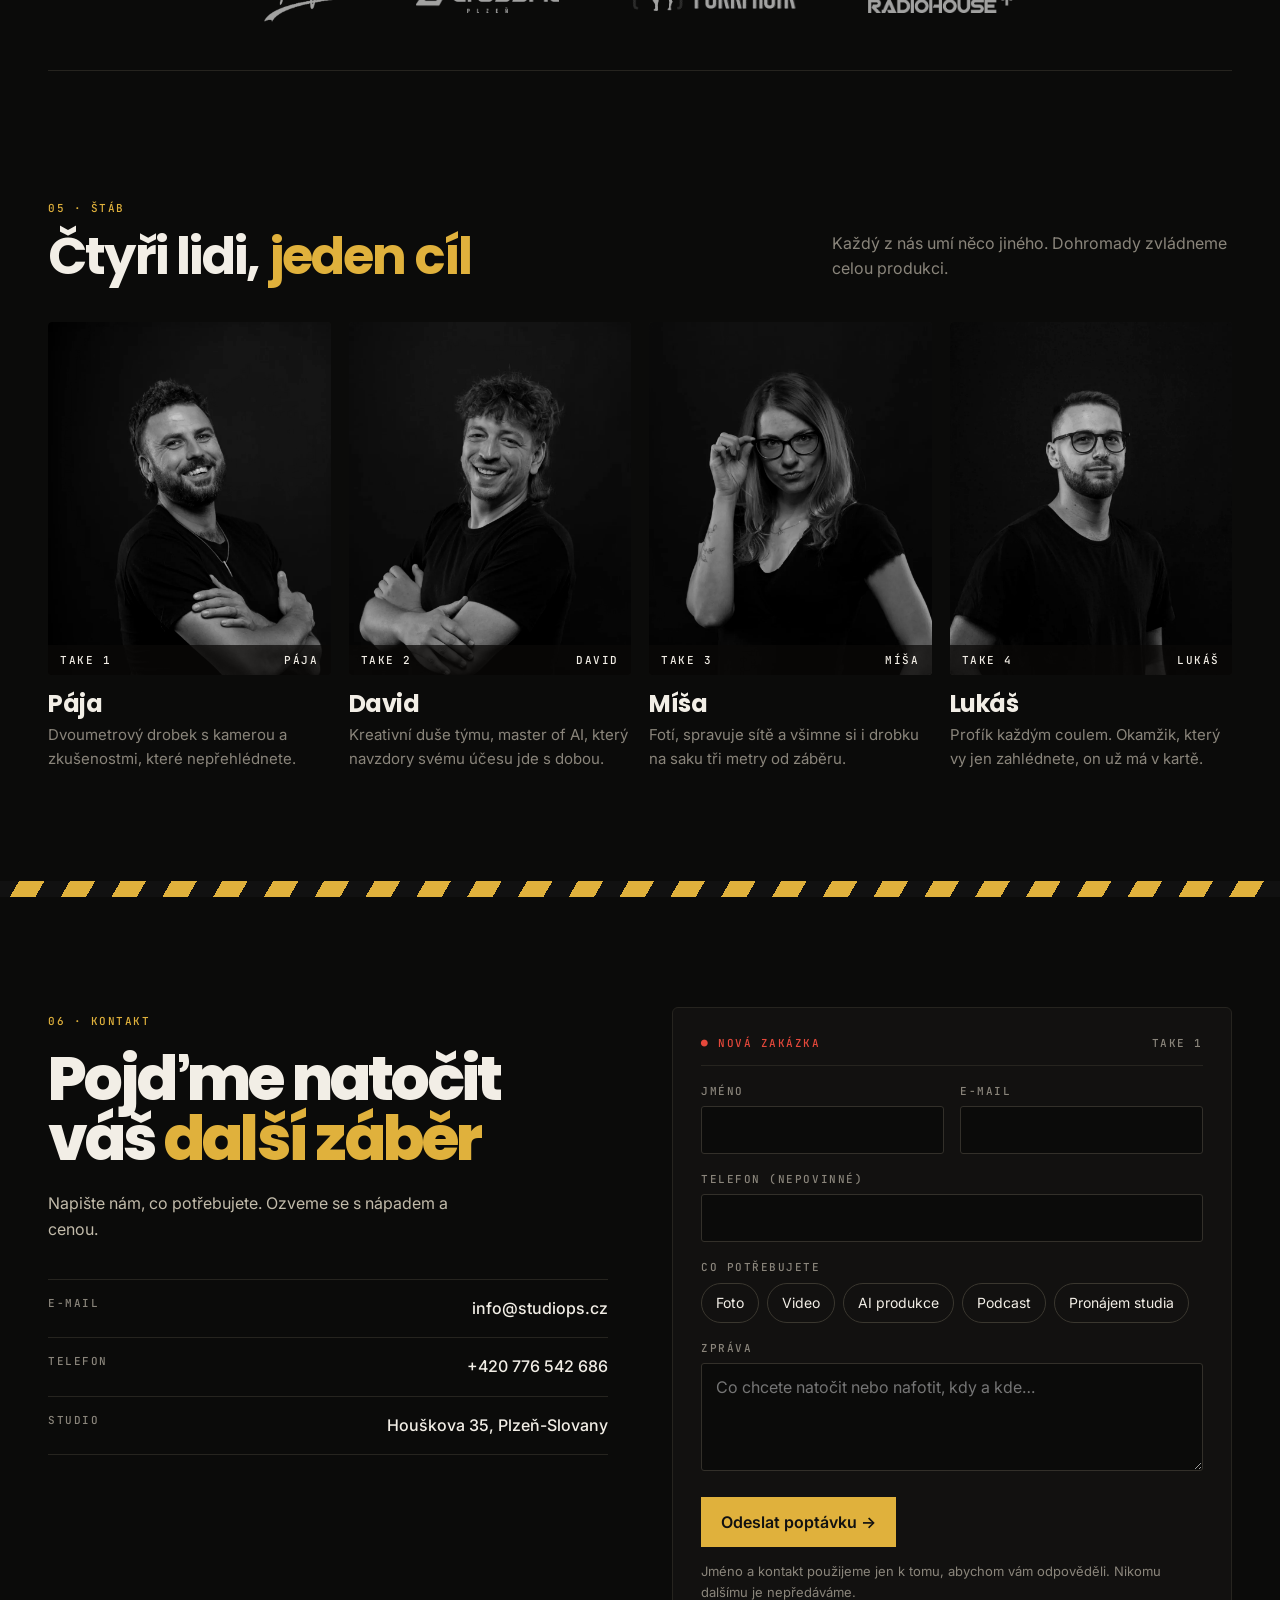
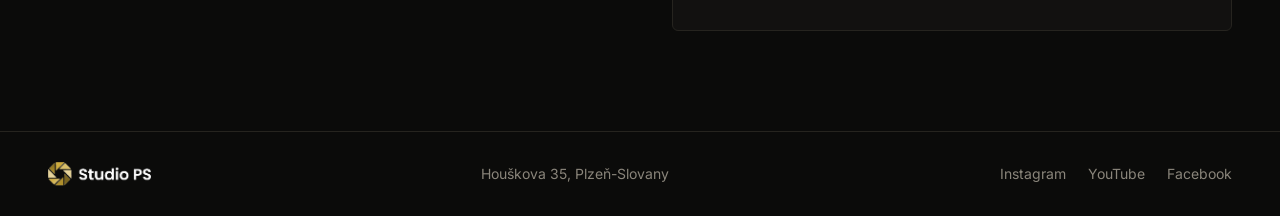
==== commit fef3c4f2: "Studio PS a logo v panelu prohlížeče Co-Authored-By: Claude Opus 5.5 <noreply@anthropic.com>" ====
--- a/index.html
+++ b/index.html
@@ -1,8 +1,8 @@
 <!doctype html>
 <html lang="cs"><head><meta name="robots" content="noindex,nofollow"><meta charset="utf-8"><meta name="viewport" content="width=device-width,initial-scale=1">
-<title>Studio PS – foto, video, AI a podcasty v Plzni</title>
+<title>Studio PS – foto, video, AI a podcasty v Plzni</title><link rel="icon" href="/favicon.ico" sizes="48x48"><link rel="icon" type="image/png" sizes="32x32" href="/img/ikona-32.png"><link rel="icon" type="image/png" sizes="192x192" href="/img/ikona-192.png"><link rel="apple-touch-icon" href="/img/apple-touch-icon.png">
 <meta name="description" content="Jedno studio. Čtyři lidi. Celá produkce. Foto, video, AI produkce a podcasty z vlastního studia v Plzni na Slovanech.">
-<link rel="icon" href="img/clona-64.png">
+
 <link href="https://fonts.googleapis.com/css2?family=Poppins:wght@500;600;700;800&family=Inter:wght@400;500;600&family=JetBrains+Mono:wght@400;500&display=swap" rel="stylesheet">
 <style>
 :root{--bg:#0b0b0a;--bg2:#121110;--line:#26241f;--t:#f2eee6;--m:#8a857b;--s:#c2bbaa;--g:#e0b13c;--pad:48px}
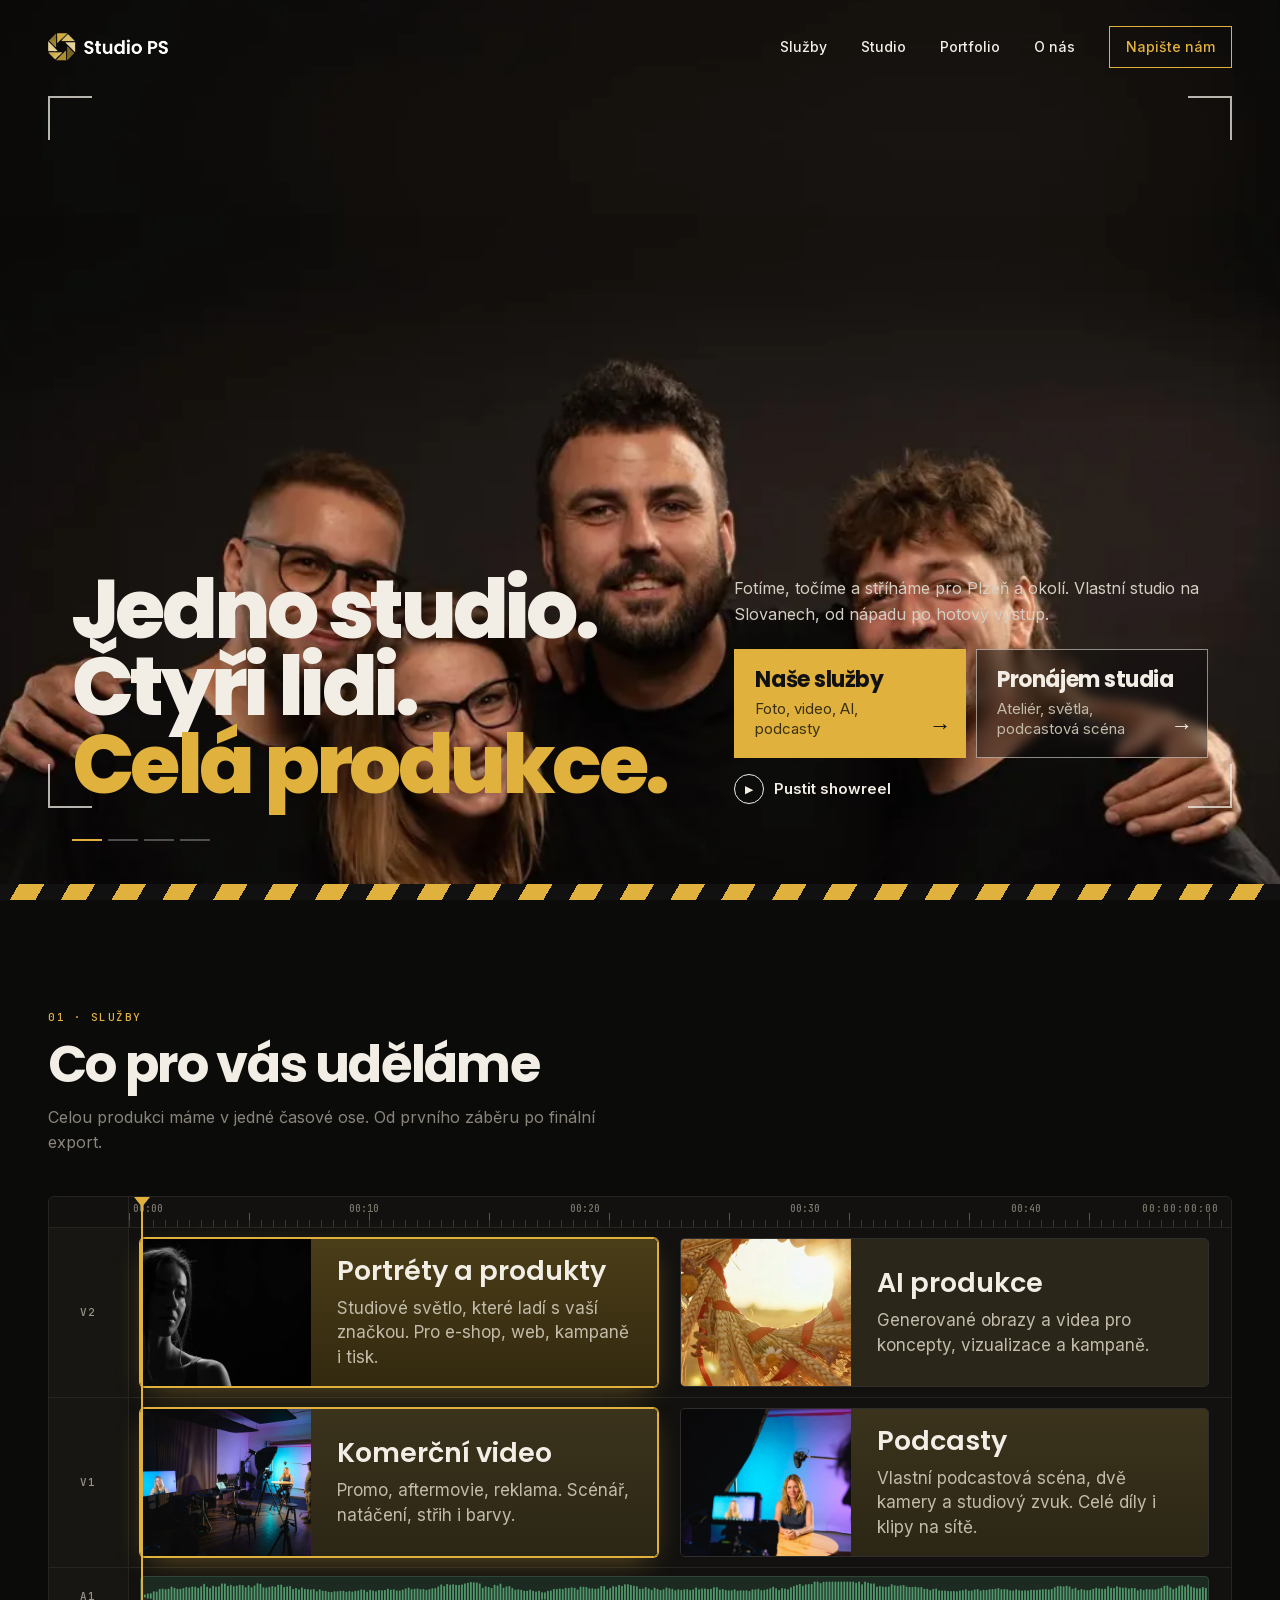
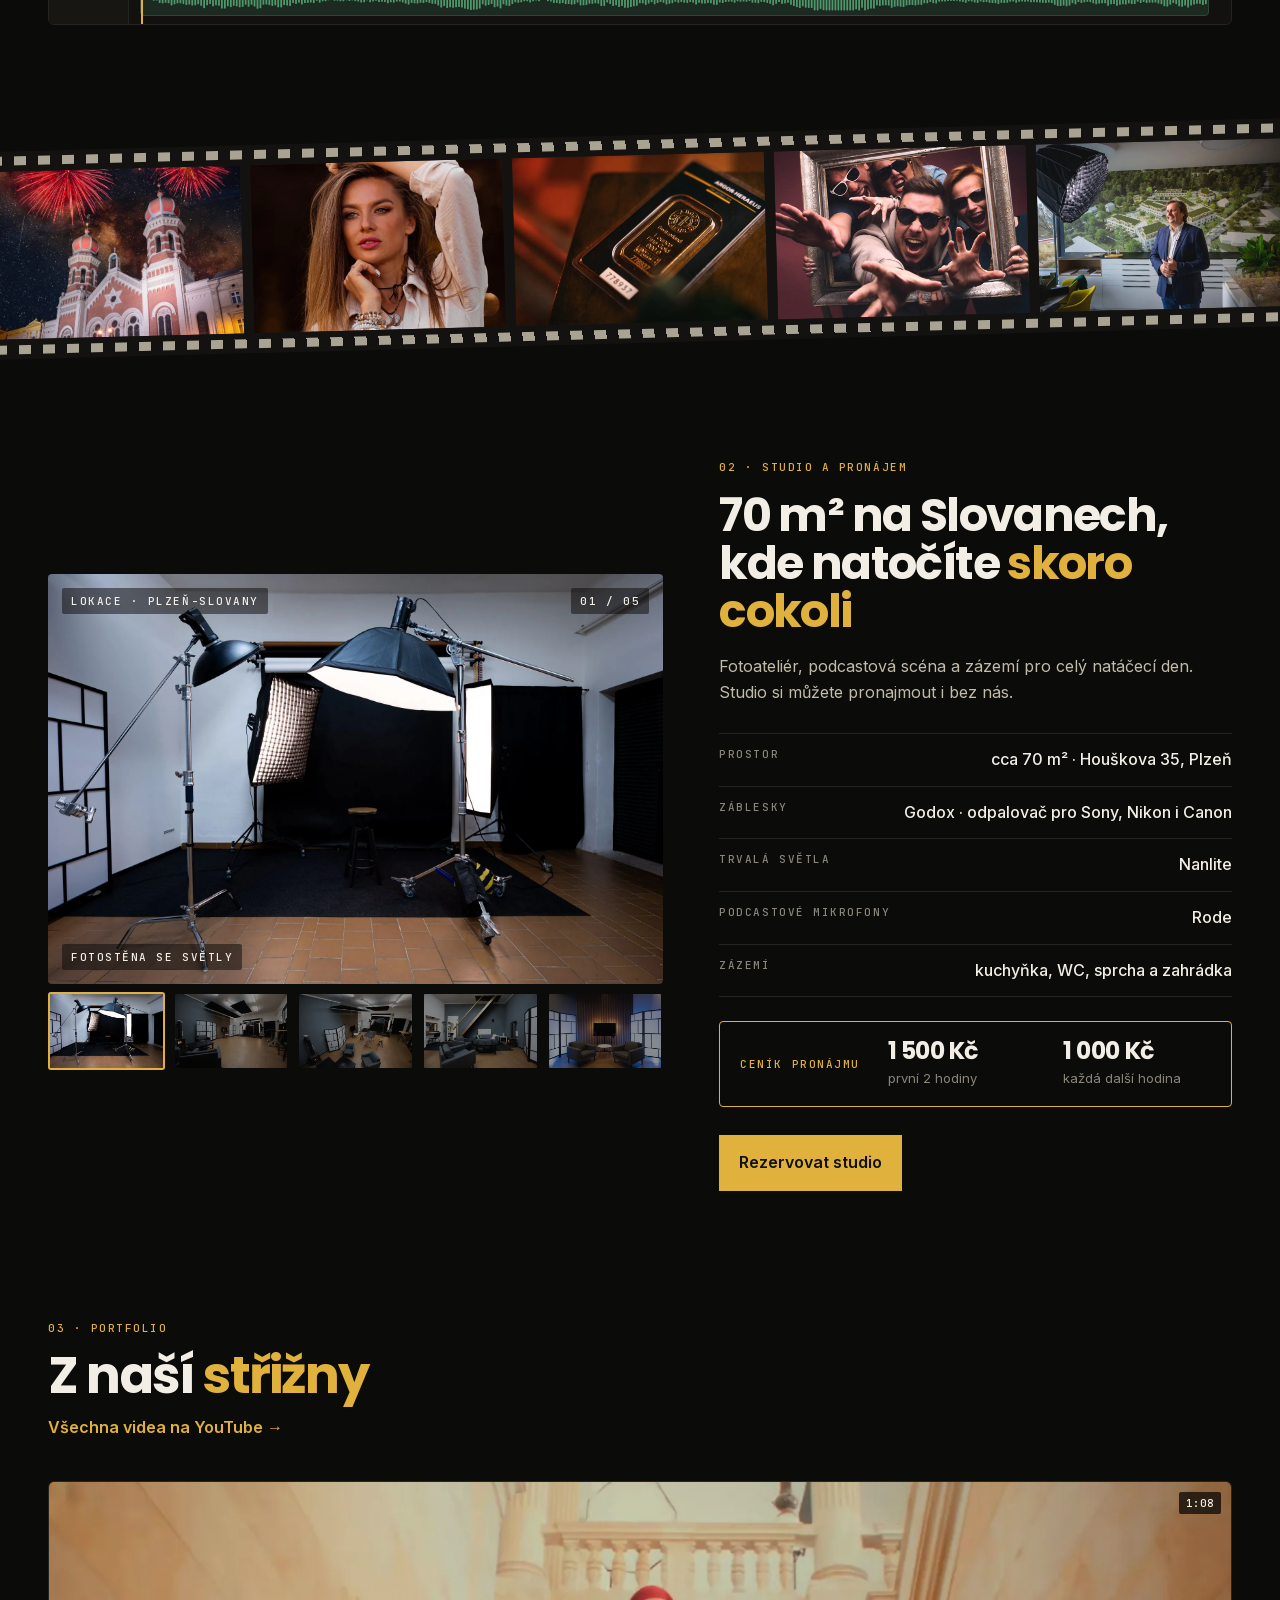
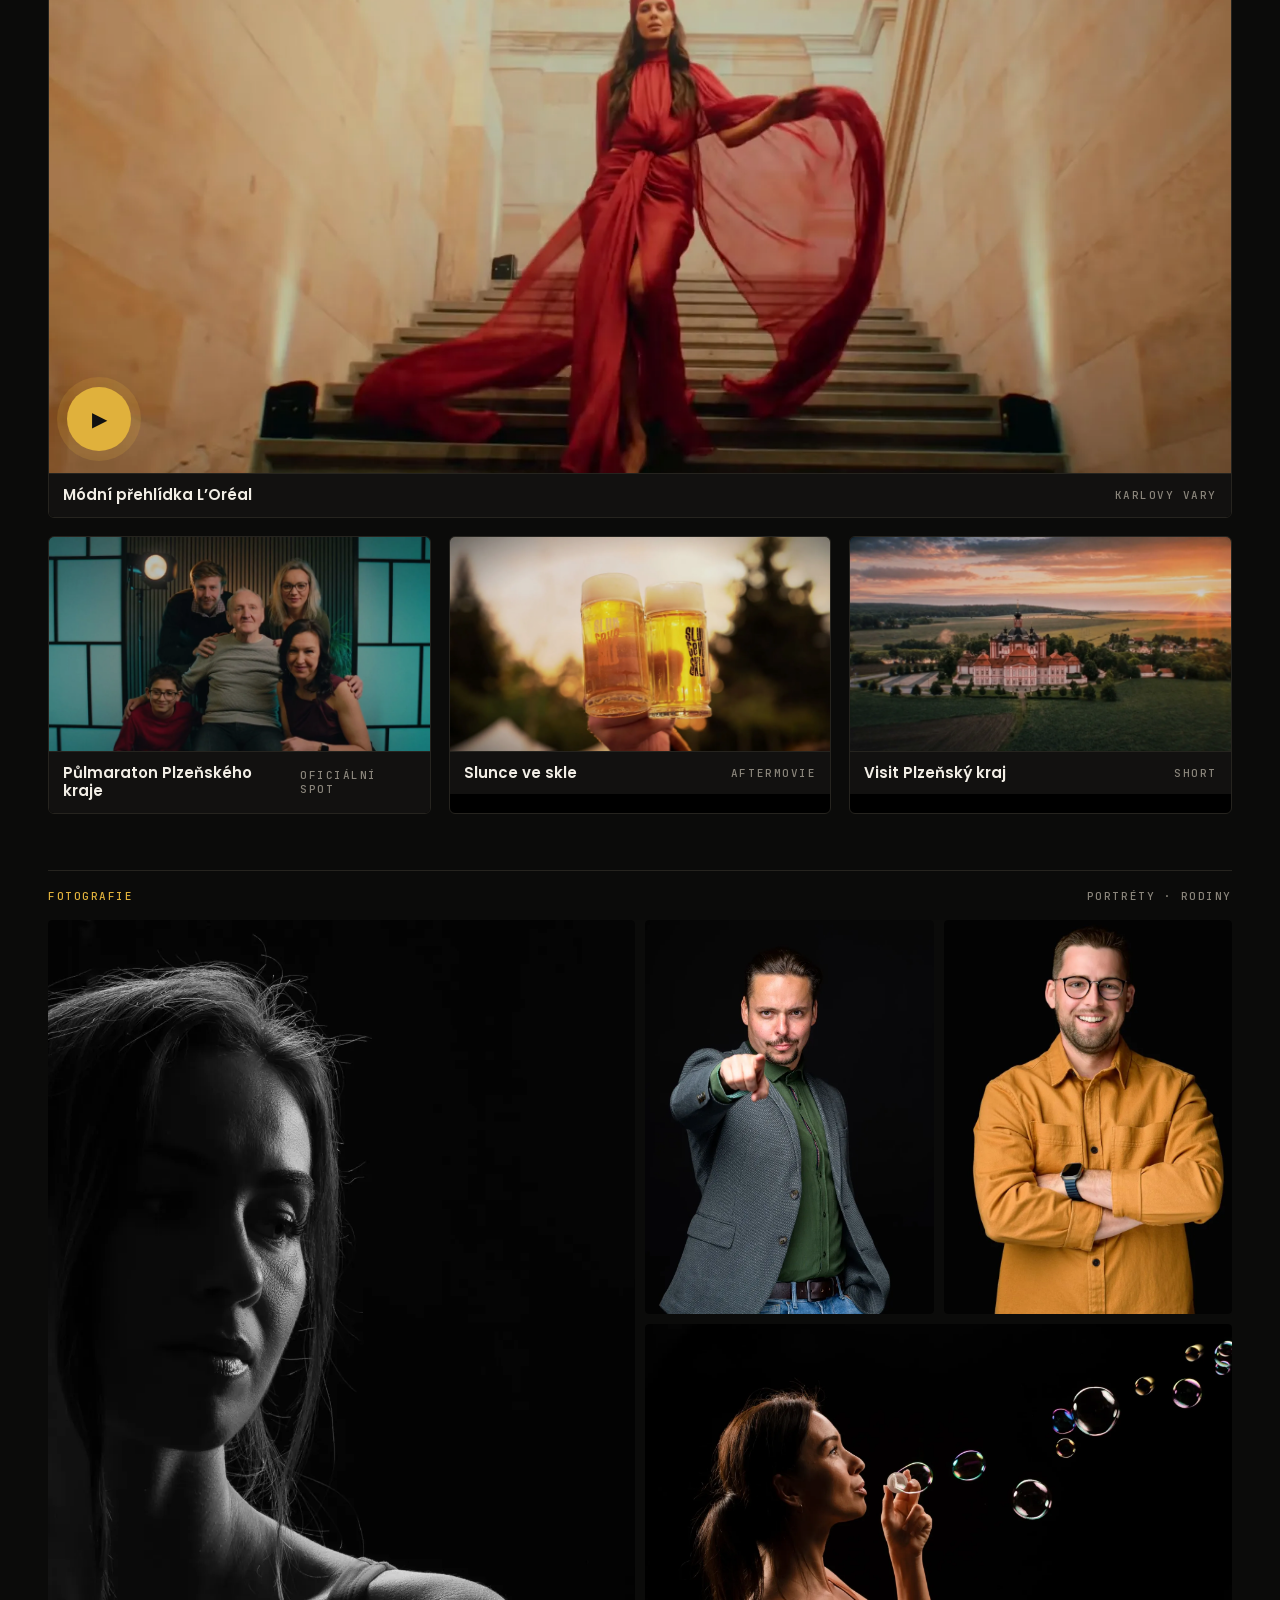
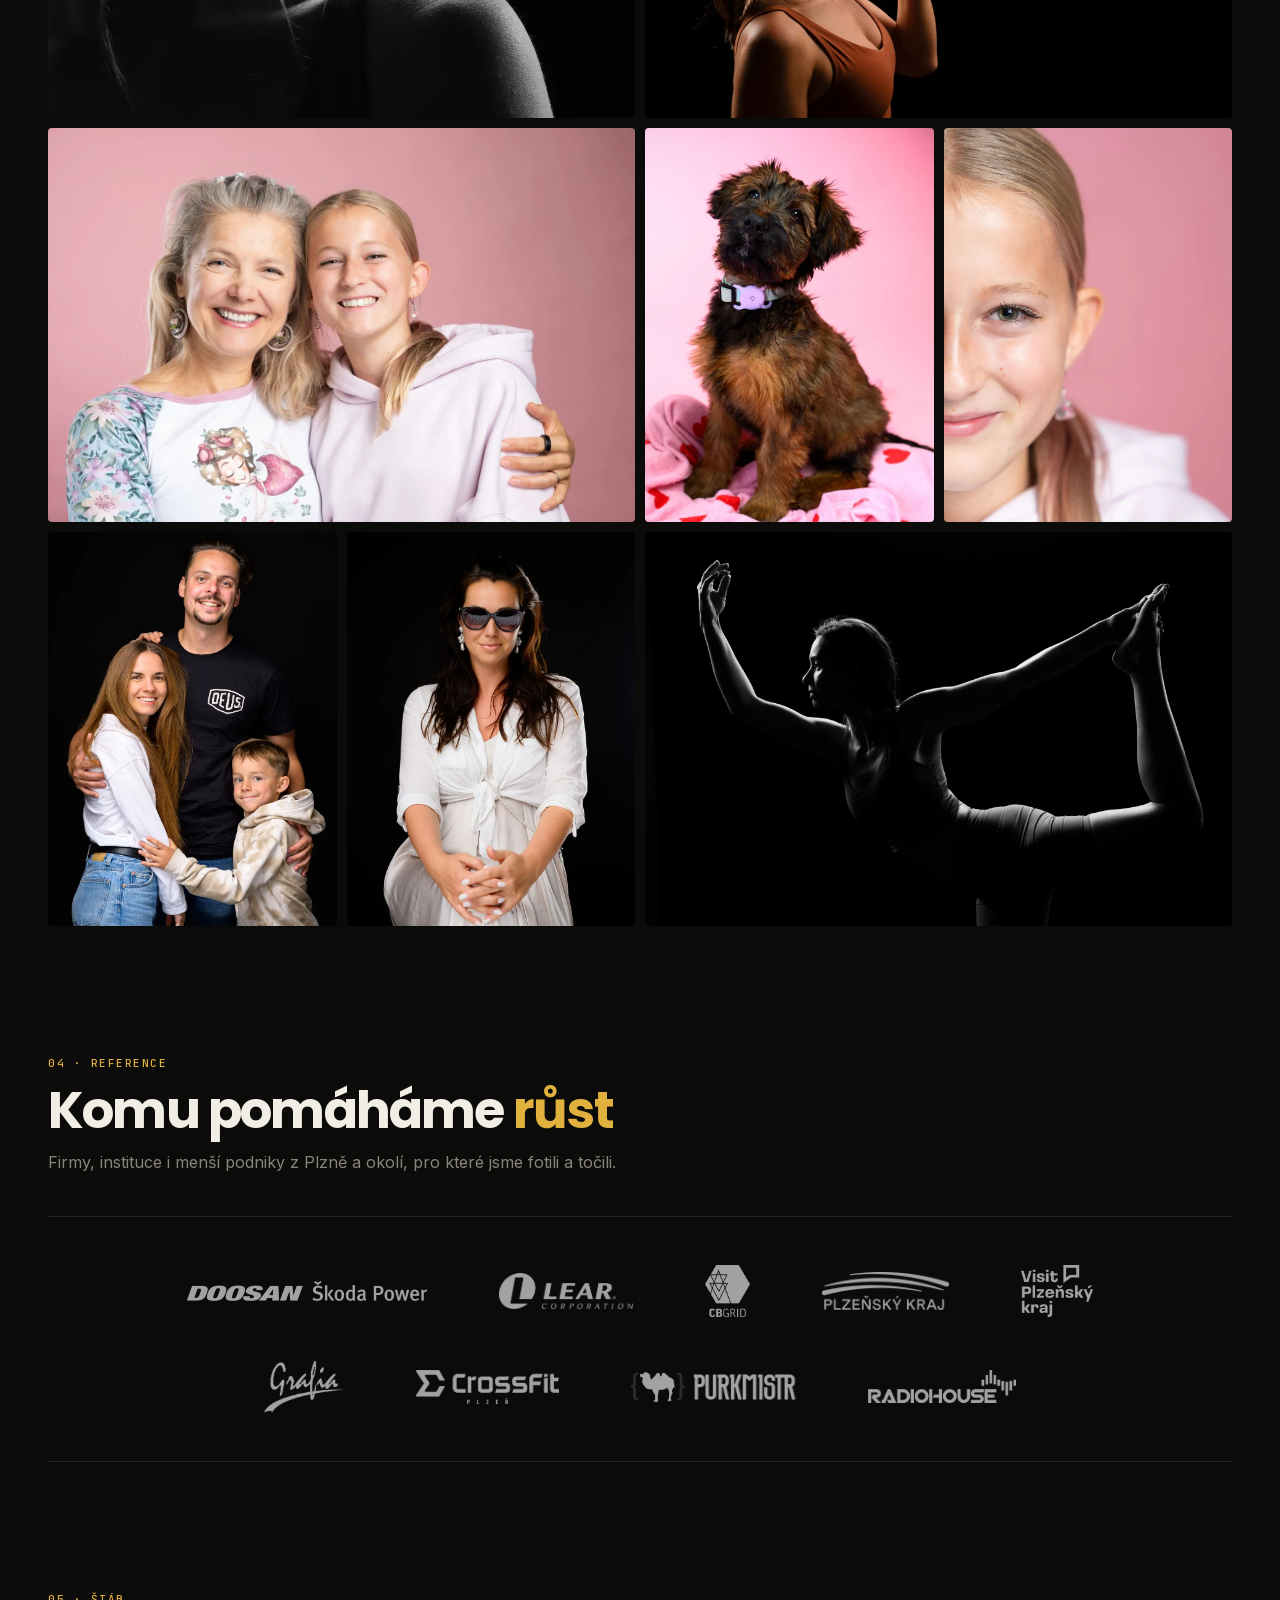
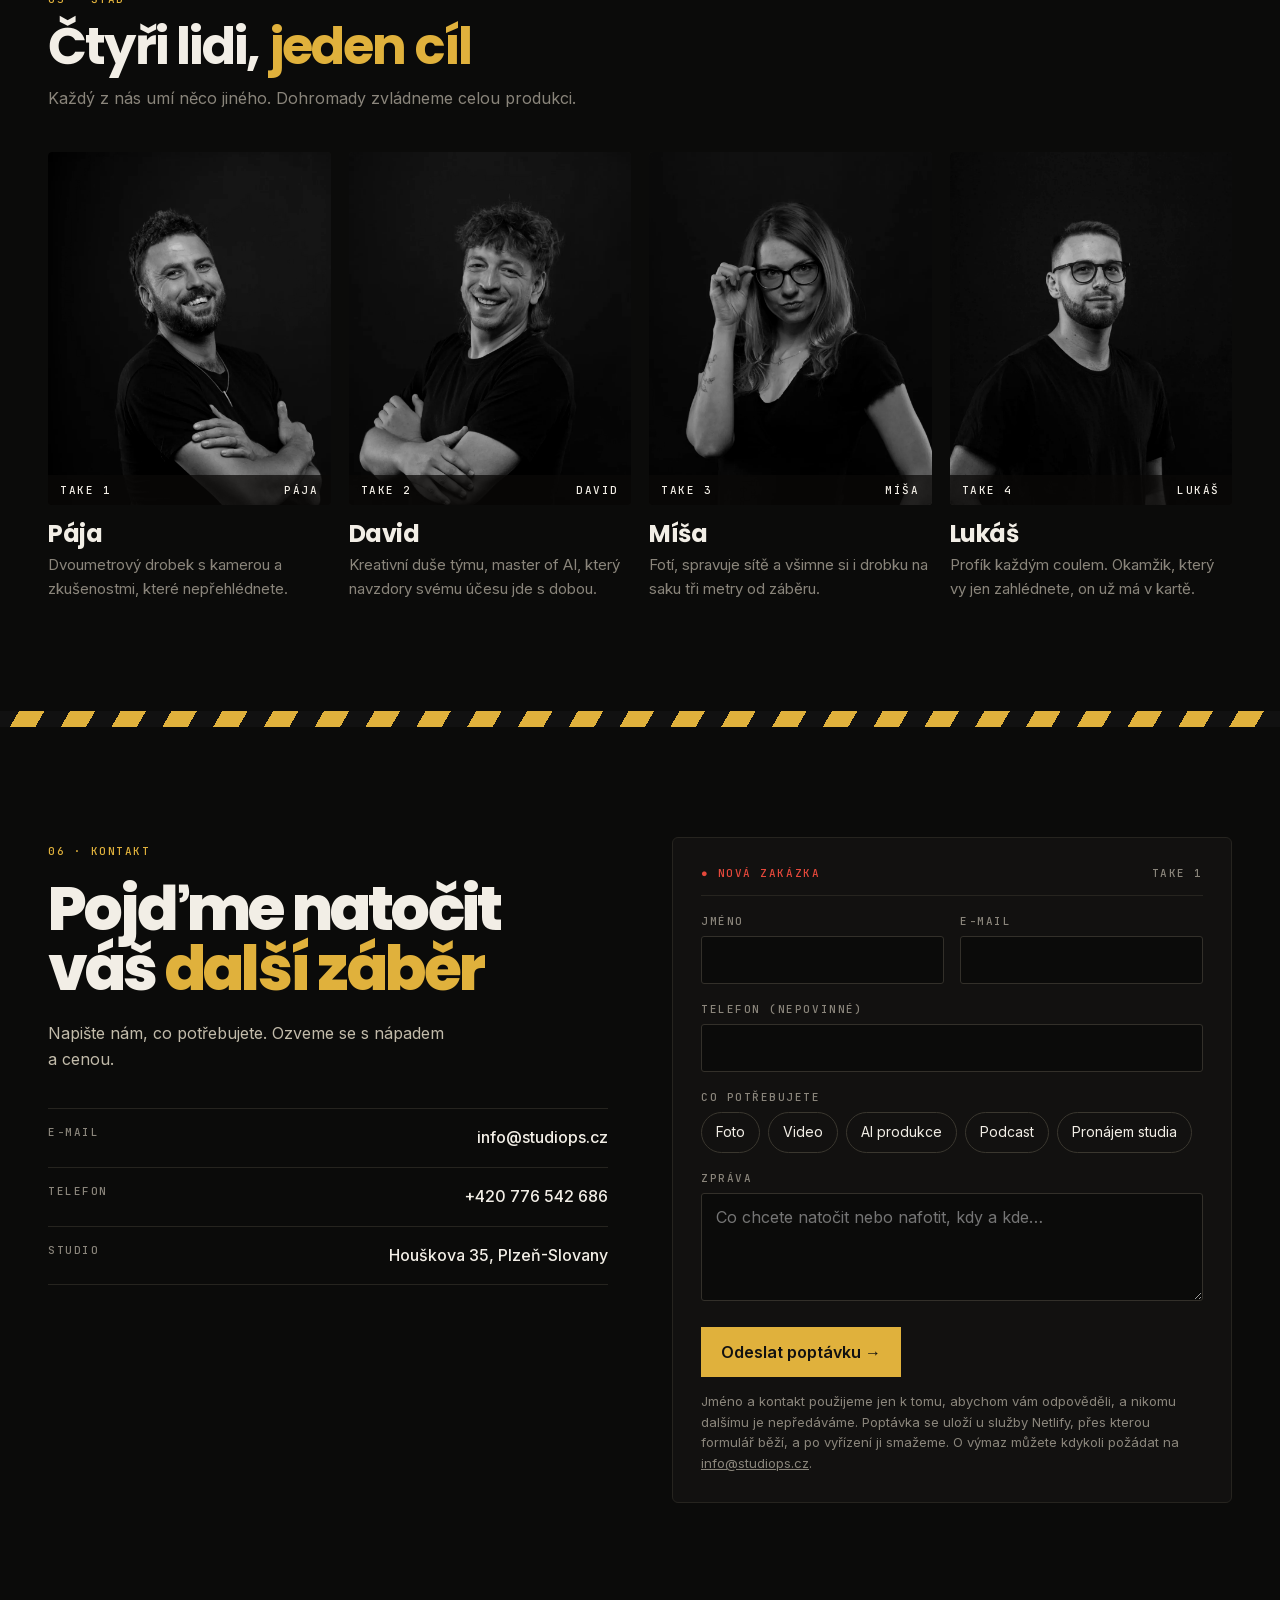
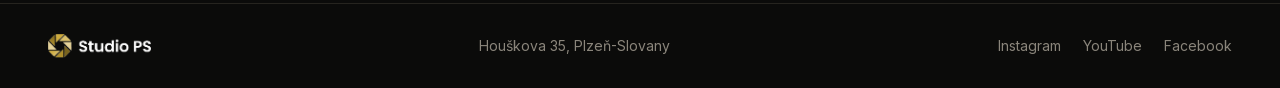
==== commit b2295b4b: "Web Studia PS Co-Authored-By: Claude Opus 5.5 <noreply@anthropic.com>" ====
--- a/index.html
+++ b/index.html
@@ -1,9 +1,9 @@
 <!doctype html>
-<html lang="cs"><head><meta name="robots" content="noindex,nofollow"><meta charset="utf-8"><meta name="viewport" content="width=device-width,initial-scale=1">
-<title>Studio PS – foto, video, AI a podcasty v Plzni</title><link rel="icon" href="/favicon.ico" sizes="48x48"><link rel="icon" type="image/png" sizes="32x32" href="/img/ikona-32.png"><link rel="icon" type="image/png" sizes="192x192" href="/img/ikona-192.png"><link rel="apple-touch-icon" href="/img/apple-touch-icon.png">
-<meta name="description" content="Jedno studio. Čtyři lidi. Celá produkce. Foto, video, AI produkce a podcasty z vlastního studia v Plzni na Slovanech.">
-
-<link href="https://fonts.googleapis.com/css2?family=Poppins:wght@500;600;700;800&family=Inter:wght@400;500;600&family=JetBrains+Mono:wght@400;500&display=swap" rel="stylesheet">
+<html lang="cs"><head><meta charset="utf-8"><meta name="viewport" content="width=device-width,initial-scale=1">
+<title>Studio PS – fotoateliér, video, AI a podcasty v Plzni</title><link rel="icon" href="/favicon.ico" sizes="48x48"><link rel="icon" type="image/png" sizes="32x32" href="/img/ikona-32.png"><link rel="icon" type="image/png" sizes="192x192" href="/img/ikona-192.png"><link rel="apple-touch-icon" href="/img/apple-touch-icon.png">
+<meta name="description" content="Fotoateliér, video a podcastové studio v Plzni na Slovanech. Focení portrétů a produktů, komerční video, AI produkce a podcasty. Jedno studio, čtyři lidi, celá produkce.">
+
+<link rel="stylesheet" href="/fonts/fonts.css">
 <style>
 :root{--bg:#0b0b0a;--bg2:#121110;--line:#26241f;--t:#f2eee6;--m:#8a857b;--s:#c2bbaa;--g:#e0b13c;--pad:48px}
 *{box-sizing:border-box;margin:0;padding:0}
@@ -185,7 +185,7 @@
 .loga{list-style:none;display:flex;flex-wrap:wrap;justify-content:center;align-items:center;gap:44px 72px;border-top:1px solid var(--line);border-bottom:1px solid var(--line);padding:48px max(0px,calc((100% - 1000px)/2))}  /* šířka 1000 px → řady 5 + 4 */
 .loga img{display:block;width:auto;opacity:.62;transition:opacity .25s}
 .loga li:hover img{opacity:1}
-.form .gdpr{font-size:13px;color:var(--m);margin-top:-4px}
+.form .gdpr{font-size:13px;color:var(--m);margin-top:-4px}.form .gdpr a{color:inherit;text-decoration:underline}
 
 /* ===== štáb ===== */
 .crew{display:grid;grid-template-columns:repeat(4,1fr);gap:18px}
@@ -288,24 +288,66 @@
   footer{flex-direction:column;align-items:flex-start}
 }
 @media (prefers-reduced-motion:reduce){*{animation:none!important;transition:none!important}}
-</style><meta property="og:type" content="website"><meta property="og:locale" content="cs_CZ"><meta property="og:site_name" content="Studio PS"><meta property="og:title" content="Studio PS – foto, video, AI a podcasty v Plzni"><meta property="og:description" content="Jedno studio. Čtyři lidi. Celá produkce. Foto, video, AI produkce a podcasty z vlastního studia v Plzni na Slovanech."><meta property="og:url" content="https://studiops.cz/"><meta property="og:image" content="https://studiops.cz/img/og/index.jpg"><meta property="og:image:width" content="1200"><meta property="og:image:height" content="630"><meta name="twitter:card" content="summary_large_image"><script type="application/ld+json">{"@context": "https://schema.org", "@type": "ProfessionalService", "@id": "https://studiops.cz/#studio", "name": "Studio PS", "slogan": "Jedno studio. Čtyři lidi. Celá produkce.", "description": "Foto a video studio v Plzni na Slovanech: portréty a produktové foto, komerční video, AI produkce a podcasty. Ateliér o rozloze cca 70 m² k pronájmu.", "url": "https://studiops.cz/", "logo": "https://studiops.cz/img/logo-bila.png", "image": "https://studiops.cz/img/og/index.jpg", "email": "info@studiops.cz", "telephone": "+420776542686", "address": {"@type": "PostalAddress", "streetAddress": "Houškova 35", "addressLocality": "Plzeň", "addressRegion": "Plzeňský kraj", "addressCountry": "CZ"}, "areaServed": "Plzeň a Plzeňský kraj", "sameAs": ["https://www.instagram.com/studio__ps_/", "https://www.youtube.com/@StudioPS-hr6ec", "https://www.facebook.com/profile.php?id=61553299647324"], "makesOffer": [{"@type": "Offer", "itemOffered": {"@type": "Service", "name": "Portréty a produktové foto", "url": "https://studiops.cz/portrety.html"}}, {"@type": "Offer", "itemOffered": {"@type": "Service", "name": "Komerční video", "url": "https://studiops.cz/video.html"}}, {"@type": "Offer", "itemOffered": {"@type": "Service", "name": "AI produkce", "url": "https://studiops.cz/ai.html"}}, {"@type": "Offer", "itemOffered": {"@type": "Service", "name": "Podcasty a video podcasty", "url": "https://studiops.cz/podcasty.html"}}, {"@type": "Offer", "itemOffered": {"@type": "Service", "name": "Pronájem studia", "description": "Ateliér na focení, podcastová scéna a zázemí, cca 70 m², Houškova 35, Plzeň"}, "priceSpecification": [{"@type": "UnitPriceSpecification", "price": 1500, "priceCurrency": "CZK", "description": "první 2 hodiny"}, {"@type": "UnitPriceSpecification", "price": 1000, "priceCurrency": "CZK", "unitCode": "HUR", "description": "každá další hodina"}]}]}</script>
+
+/* úvod: na počítači fotka přes celou plochu, text dole na ztmaveném pásu; v mobilu fotka nad textem (2026-11-07) */
+.hero .hud,.hero .tc,.hero .vf .x{display:none}
+.hero .fk .mono{display:none}
+/* světlejší snímky: navíc ztmavení pod textem, síla v --sh u snímku */
+.sl::after{content:"";position:absolute;inset:0;pointer-events:none;background:linear-gradient(0deg,rgba(11,11,10,var(--sh,0)) 0%,rgba(11,11,10,calc(var(--sh,0)*.85)) 38%,rgba(11,11,10,0) 72%)}
+@media (max-width:760px){.sl::after{display:none}}
+.hero::after{background:linear-gradient(0deg,rgba(11,11,10,.96) 0%,rgba(11,11,10,.82) 30%,rgba(11,11,10,.35) 58%,rgba(11,11,10,.25) 100%),linear-gradient(90deg,rgba(11,11,10,.55) 0%,rgba(11,11,10,0) 55%)}
+/* menu zůstává nahoře i při rolování */
+.top{position:fixed;transition:background .25s,padding .25s,border-color .25s;border-bottom:1px solid transparent}
+.top.scrolled{background:rgba(11,11,10,.88);backdrop-filter:blur(10px);-webkit-backdrop-filter:blur(10px);padding-top:14px;padding-bottom:14px;border-bottom-color:var(--line)}
+section[id]{scroll-margin-top:72px}
+/* nadpis a popisek sekce pohromadě, ne rozházené do stran */
+.sec-h{flex-direction:column;align-items:flex-start;gap:14px}
+.sec-h p{max-width:58ch}
+@media (max-width:760px){
+  .hero{height:auto;min-height:0;padding-top:68px}
+  .hero::after{display:none}
+  .hero .slides{position:relative;inset:auto;width:auto;aspect-ratio:4/5;margin:0 16px;overflow:hidden;border-radius:3px}
+  .hero .vf{inset:68px 16px auto;width:auto;aspect-ratio:4/5}
+  .hero .copy{position:relative;inset:auto;padding:28px 24px 64px;gap:22px;display:flex;flex-direction:column;align-items:flex-start}
+  .hero .prog{left:30px;bottom:auto;top:calc(68px + (100vw - 32px)*1.25 - 30px)}
+  .hero .stripe{position:relative}
+}
+/* moderátorka: na počítači zvětšit od spodní hrany, aby obličej vyjel nad text (2026-11-07) */
+@media (min-width:761px){.sl.mod img{transform-origin:62% 100%;--s0:1.32;--s1:1.36;--x0:0px;--y0:0px;--x1:0px;--y1:0px}}
+@media (min-width:761px) and (max-height:880px),(min-width:761px) and (max-width:1700px) and (min-aspect-ratio:17/10),(min-width:761px) and (max-aspect-ratio:3/2){.sl.mod img{transform-origin:66% 100%;--s0:1.68;--s1:1.72}}
+/* jóga jako závěrečný pruh přes celou šířku galerie (2026-11-08) */
+.fotky .pruh{grid-column:1/-1}
+.fotky .pruh img{object-position:center 8%}
+/* rozcestník v úvodu: větší texty v tlačítkách (2026-11-09) */
+.hero .fk{padding:18px 20px}
+.hero .fk b{font-size:25px}
+.hero .fk small{font-size:15px;line-height:1.35;margin-top:6px;padding-right:24px}
+.hero .fk i{font-size:22px;right:14px;bottom:14px}
+.copy{grid-template-columns:minmax(0,1fr) clamp(430px,37vw,540px);gap:40px}
+.hero .fk b{font-size:clamp(21px,1.72vw,25px)}
+@media (max-width:1000px){.copy{grid-template-columns:1fr}}
+/* dlaždice služeb: větší texty, ať vyplní plochu (2026-11-09) */
+.clip .in{padding:20px 26px;display:flex;flex-direction:column;justify-content:center}
+.clip .in b{font-size:27px;margin:0 0 10px}
+.clip .in span{font-size:17px;line-height:1.45}
+@media (max-width:760px){.clip .in{padding:14px 16px}.clip .in b{font-size:20px;margin-bottom:6px}.clip .in span{font-size:15px}}
+@media (max-width:760px){.hero .fk{padding:14px 34px 14px 14px}.hero .fk b{font-size:20px}.hero .fk i{right:12px;bottom:auto}}
+</style><meta property="og:type" content="website"><meta property="og:locale" content="cs_CZ"><meta property="og:site_name" content="Studio PS"><meta property="og:title" content="Studio PS – fotoateliér, video, AI a podcasty v Plzni"><meta property="og:description" content="Fotoateliér, video a podcastové studio v Plzni na Slovanech. Focení portrétů a produktů, komerční video, AI produkce a podcasty. Jedno studio, čtyři lidi, celá produkce."><meta property="og:url" content="https://studiops.cz/"><meta property="og:image" content="https://studiops.cz/img/og/index.jpg"><meta property="og:image:width" content="1200"><meta property="og:image:height" content="630"><meta name="twitter:card" content="summary_large_image"><script type="application/ld+json">{"@context": "https://schema.org", "@type": "ProfessionalService", "@id": "https://studiops.cz/#studio", "name": "Studio PS", "slogan": "Jedno studio. Čtyři lidi. Celá produkce.", "description": "Foto a video studio v Plzni na Slovanech: portréty a produktové foto, komerční video, AI produkce a podcasty. Ateliér o rozloze cca 70 m² k pronájmu.", "url": "https://studiops.cz/", "logo": "https://studiops.cz/img/logo-bila.png", "image": "https://studiops.cz/img/og/index.jpg", "email": "info@studiops.cz", "telephone": "+420776542686", "address": {"@type": "PostalAddress", "streetAddress": "Houškova 35", "addressLocality": "Plzeň", "addressRegion": "Plzeňský kraj", "addressCountry": "CZ"}, "areaServed": "Plzeň a Plzeňský kraj", "sameAs": ["https://www.instagram.com/studio__ps_/", "https://www.youtube.com/@StudioPS-hr6ec", "https://www.facebook.com/profile.php?id=61553299647324"], "makesOffer": [{"@type": "Offer", "itemOffered": {"@type": "Service", "name": "Portréty a produktové foto", "url": "https://studiops.cz/portrety.html"}}, {"@type": "Offer", "itemOffered": {"@type": "Service", "name": "Komerční video", "url": "https://studiops.cz/video.html"}}, {"@type": "Offer", "itemOffered": {"@type": "Service", "name": "AI produkce", "url": "https://studiops.cz/ai.html"}}, {"@type": "Offer", "itemOffered": {"@type": "Service", "name": "Podcasty a video podcasty", "url": "https://studiops.cz/podcasty.html"}}, {"@type": "Offer", "itemOffered": {"@type": "Service", "name": "Pronájem studia", "description": "Ateliér na focení, podcastová scéna a zázemí, cca 70 m², Houškova 35, Plzeň"}, "priceSpecification": [{"@type": "UnitPriceSpecification", "price": 1500, "priceCurrency": "CZK", "description": "první 2 hodiny"}, {"@type": "UnitPriceSpecification", "price": 1000, "priceCurrency": "CZK", "unitCode": "HUR", "description": "každá další hodina"}]}]}</script>
 </head><body>
 
 <section class="hero">
   <div class="slides" id="slides">
-    <figure class="sl on live" style="--p:center 30%;--pm:center top" data-l="Štáb · Studio PS" data-r="4 lidi · 1 studio"><picture><source media="(max-width:760px)" srcset="img/slide/tymm.webp"><img src="img/slide/tym.webp" alt="Tým Studia PS" fetchpriority="high"></picture></figure>
-    <figure class="sl" style="--p:center 40%;--pm:24% 40%" data-l="REC · Kamera A" data-r="4K · 25P · 1/50 · F2.8"><img data-src="img/hero.webp" alt="Rozhovor ve studiu"></figure>
-    <figure class="sl" style="--p:center 50%;--pm:center 45%" data-l="REC · Kamera B" data-r="4K · 25P · 1/50 · F2"><picture><source media="(max-width:760px)" data-srcset="img/slide/06m.webp"><img data-src="img/slide/06.webp" alt="Natáčení ve studiu"></picture></figure>
-    <figure class="sl" style="--p:center 55%;--pm:center 50%" data-l="Lokace · Studio PS" data-r="70 m² · Plzeň-Slovany"><img data-src="img/prostor/05.webp" alt="Podcastový kout ve studiu"></figure>
-    <figure class="sl" style="--p:center 45%;--pm:74% 40%" data-l="REC · Backstage" data-r="4K · 50P · 1/100 · F4"><img data-src="img/slide/03.webp" alt="Natáčení u klienta"></figure>
-    <figure class="sl" style="--p:center 55%;--pm:55% 50%" data-l="REC · Dron" data-r="4K · 30P · 1/60 · F2.8"><img data-src="img/kasperk.webp" alt="Hrad Kašperk při západu slunce"></figure>
+    <figure class="sl on live" style="--p:center 30%;--pm:center 40%" data-l="Studio PS" data-r=""><picture><source media="(max-width:760px)" srcset="img/slide/tym45.webp"><img src="img/slide/tym.webp" alt="Tým Studia PS" fetchpriority="high"></picture></figure>
+    <figure class="sl" style="--p:center 55%;--pm:center;--sh:.8" data-l="Studio PS" data-r=""><picture><source media="(max-width:760px)" data-srcset="img/slide/p05m.webp"><img data-src="img/prostor/05.webp" alt="Podcastový set s křesly"></picture></figure>
+    <figure class="sl mod" style="--p:center 50%;--pm:center 45%;--sh:.6" data-l="Studio PS" data-r=""><picture><source media="(max-width:760px)" data-srcset="img/slide/06m.webp"><img data-src="img/slide/06.webp" alt="Moderátorka při natáčení ve studiu"></picture></figure>
+    <figure class="sl" style="--p:center 55%;--pm:center" data-l="Studio PS" data-r=""><picture><source media="(max-width:760px)" data-srcset="img/slide/kasperkm.webp"><img data-src="img/kasperk.webp" alt="Hrad Kašperk z dronu"></picture></figure>
   </div>
   <header class="top"><a href="#" aria-label="Studio PS – úvod"><img src="img/logo-bila.png" alt="Studio PS" width="860" height="201"></a><nav><a href="#sluzby">Služby</a><a href="#studio">Studio</a><a href="#portfolio">Portfolio</a><a href="#stab">O nás</a><a class="cta" href="#kontakt">Napište nám</a></nav>
     <button class="burger" aria-label="Otevřít menu" aria-expanded="false" aria-controls="mnav"><svg width="26" height="26" viewBox="0 0 26 26" fill="none" stroke="currentColor" stroke-width="2"><path d="M3 8h20M3 18h20"/></svg></button></header>
   <nav class="mnav" id="mnav" hidden><a href="#sluzby">Služby</a><a href="#studio">Studio</a><a href="#portfolio">Portfolio</a><a href="#stab">O nás</a><a class="btn" href="#kontakt">Napište nám</a><span class="mono">info@studiops.cz · +420 776 542 686</span></nav>
   <div class="vf"><i class="a"></i><i class="b"></i><i class="c"></i><i class="d"></i><span class="x"></span></div>
   <div class="hud l mono" id="hudL">Štáb · Studio PS</div><div class="hud r mono" id="hudR">4 lidi · 1 studio</div>
-  <div class="prog" id="prog"><button aria-label="Snímek 1"><i></i></button><button aria-label="Snímek 2"><i></i></button><button aria-label="Snímek 3"><i></i></button><button aria-label="Snímek 4"><i></i></button><button aria-label="Snímek 5"><i></i></button><button aria-label="Snímek 6"><i></i></button><button aria-label="Snímek 7"><i></i></button></div>
+  <div class="prog" id="prog"><button aria-label="Snímek 1"><i></i></button><button aria-label="Snímek 2"><i></i></button><button aria-label="Snímek 3"><i></i></button><button aria-label="Snímek 4"><i></i></button></div>
   <div class="copy">
     <h1>Jedno studio.<br>Čtyři lidi.<br><em>Celá produkce.</em></h1>
     <div class="side"><p>Fotíme, točíme a stříháme pro Plzeň a okolí. Vlastní studio na Slovanech, od nápadu po hotový výstup.</p>
@@ -324,12 +366,12 @@
   <div class="nle" id="nle"><div class="ph" id="ph"></div>
     <div class="ruler"><div></div><div class="ticks"><span class="tcread" id="tcread">00:00:00:00</span><span style="left:4px">00:00</span><span style="left:20%">00:10</span><span style="left:40%">00:20</span><span style="left:60%">00:30</span><span style="left:80%">00:40</span></div></div>
     <div class="track"><div class="lab mono">V2</div><div class="lane">
-      <a class="clip" href="portrety.html" style="order:1;left:1%;width:47%"><div class="th" style="background-image:url(img/foto/11.webp);background-position:12% 30%"></div><div class="in"><small>01 · FOTO</small><b>Portréty a produkty</b><span>Studiové světlo, které ladí s vaší značkou. Pro e-shop, web, kampaně i tisk.</span></div></a>
-      <a class="clip" href="ai.html" style="order:3;left:50%;width:48%"><div class="th" style="background-image:url(img/sluzby/ai/01.webp);background-position:center 45%"></div><div class="in"><small>03 · AI</small><b>AI produkce</b><span>Generované obrazy a videa pro koncepty, vizualizace a kampaně.</span></div></a>
+      <a class="clip" href="portrety.html" style="order:1;left:1%;width:47%"><div class="th" style="background-image:url(img/foto/11.webp);background-position:12% 30%"></div><div class="in"><b>Portréty a produkty</b><span>Studiové světlo, které ladí s vaší značkou. Pro e-shop, web, kampaně i tisk.</span></div></a>
+      <a class="clip" href="ai.html" style="order:3;left:50%;width:48%"><div class="th" style="background-image:url(img/sluzby/ai/01.webp);background-position:center 45%"></div><div class="in"><b>AI produkce</b><span>Generované obrazy a videa pro koncepty, vizualizace a kampaně.</span></div></a>
     </div></div>
     <div class="track"><div class="lab mono">V1</div><div class="lane">
-      <a class="clip v" href="video.html" style="order:2;left:1%;width:47%"><div class="th" style="background-image:url(img/svc-video.webp)"></div><div class="in"><small>02 · VIDEO</small><b>Komerční video</b><span>Promo, aftermovie, reklama. Scénář, natáčení, střih i barvy.</span></div></a>
-      <a class="clip v" href="podcasty.html" style="order:4;left:50%;width:48%"><div class="th" style="background-image:url(img/slide/06.webp);background-position:center 45%"></div><div class="in"><small>04 · PODCAST</small><b>Podcasty</b><span>Vlastní podcastová scéna, dvě kamery a studiový zvuk. Celé díly i klipy na sítě.</span></div></a>
+      <a class="clip v" href="video.html" style="order:2;left:1%;width:47%"><div class="th" style="background-image:url(img/svc-video.webp)"></div><div class="in"><b>Komerční video</b><span>Promo, aftermovie, reklama. Scénář, natáčení, střih i barvy.</span></div></a>
+      <a class="clip v" href="podcasty.html" style="order:4;left:50%;width:48%"><div class="th" style="background-image:url(img/slide/06.webp);background-position:center 45%"></div><div class="in"><b>Podcasty</b><span>Vlastní podcastová scéna, dvě kamery a studiový zvuk. Celé díly i klipy na sítě.</span></div></a>
       
     </div></div>
     <div class="track a"><div class="lab mono">A1</div><div class="lane"><div class="wave" id="wave"></div></div></div>
@@ -337,13 +379,11 @@
 </section>
 
 <div class="film" aria-hidden="true"><div class="film-in">
-  <figure><img src="img/pas/01.webp" alt="" loading="lazy"><figcaption>▸ 12A</figcaption></figure>
-  <figure><img src="img/pas/02.webp" alt="" loading="lazy"><figcaption>▸ 13A</figcaption></figure>
-  <figure><img src="img/pas/03.webp" alt="" loading="lazy"><figcaption>▸ 14A</figcaption></figure>
-  <figure><img src="img/pas/04.webp" alt="" loading="lazy"><figcaption>▸ 15A</figcaption></figure>
-  <figure><img src="img/pas/05.webp" alt="" loading="lazy"><figcaption>▸ 16A</figcaption></figure>
-  <figure><img src="img/pas/06.webp" alt="" loading="lazy"><figcaption>▸ 17A</figcaption></figure>
-  <figure><img src="img/pas/07.webp" alt="" loading="lazy"><figcaption>▸ 18A</figcaption></figure>
+  <figure><img src="img/pas/synagoga.webp" alt="" loading="lazy"></figure>
+  <figure><img src="img/pas/03.webp" alt="" loading="lazy"></figure>
+  <figure><img src="img/pas/04.webp" alt="" loading="lazy"></figure>
+  <figure><img src="img/pas/05.webp" alt="" loading="lazy"></figure>
+  <figure><img src="img/pas/06.webp" alt="" loading="lazy"></figure>
 </div></div>
 
 <section class="sec" id="studio">
@@ -361,7 +401,7 @@
     <div>
       <span class="mono" style="color:var(--g)">02 · Studio a pronájem</span>
       <h2>70 m² na Slovanech, kde natočíte <em>skoro cokoli</em></h2>
-      <p>Ateliér na focení, podcastová scéna a zázemí pro celý natáčecí den. Studio si můžete pronajmout i bez nás.</p>
+      <p>Fotoateliér, podcastová scéna a zázemí pro celý natáčecí den. Studio si můžete pronajmout i bez nás.</p>
       <div class="specs">
         <div><span class="mono">Prostor</span><b>cca 70 m² · Houškova 35, Plzeň</b></div>
         <div><span class="mono">Záblesky</span><b>Godox · odpalovač pro Sony, Nikon i Canon</b></div>
@@ -378,14 +418,14 @@
 <section class="sec" id="portfolio" style="padding-top:20px">
   <div class="sec-h"><div><span class="mono k">03 · Portfolio</span><h2>Z naší <em>střižny</em></h2></div><a class="more" href="https://www.youtube.com/@StudioPS-hr6ec">Všechna videa na YouTube →</a></div>
   <div class="bin bin1">
-    <a class="media" href="https://youtu.be/RwYApKnUtww"><img src="img/reel.webp" alt="Showreel Studio PS" loading="lazy"><span class="pl">▶</span><span class="dur">SHOWREEL</span><div class="meta"><b>Showreel 2024</b><span class="mono">Průřez tvorbou</span></div></a>
+    <a class="media" href="https://youtu.be/UB-7-dYRnvc"><img src="img/video/loreal.webp" alt="Módní přehlídka L’Oréal" loading="lazy"><span class="pl">▶</span><span class="dur">1:08</span><div class="meta"><b>Módní přehlídka L’Oréal</b><span class="mono">Karlovy Vary</span></div></a>
   </div>
   <div class="bin3">
-    <a class="media" href="https://youtu.be/Vozil1n-c-M"><img src="https://i.ytimg.com/vi/Vozil1n-c-M/maxresdefault.jpg" alt="Půlmaraton Plzeňského kraje" loading="lazy"><div class="meta"><b>Půlmaraton Plzeňského kraje</b><span class="mono">Oficiální spot</span></div></a>
+    <a class="media" href="https://youtu.be/Vozil1n-c-M"><img src="img/video/pulmaraton.webp" alt="Půlmaraton Plzeňského kraje" loading="lazy"><div class="meta"><b>Půlmaraton Plzeňského kraje</b><span class="mono">Oficiální spot</span></div></a>
     <a class="media" href="https://youtu.be/6iRxB7B1G1o"><img src="img/video/slunce.webp" alt="Slunce ve skle" loading="lazy"><div class="meta"><b>Slunce ve skle</b><span class="mono">Aftermovie</span></div></a>
-    <a class="media" href="https://youtu.be/lJ_bD581QIw"><img src="https://i.ytimg.com/vi/lJ_bD581QIw/maxresdefault.jpg" alt="Visit Plzeňský kraj" loading="lazy"><div class="meta"><b>Visit Plzeňský kraj</b><span class="mono">Short</span></div></a>
-  </div>
-  <div class="foto-h"><span class="mono k">Fotografie</span><span class="mono">Portréty · Rodiny · Interiéry</span></div>
+    <a class="media" href="https://youtu.be/lJ_bD581QIw"><img src="img/video/visitpk.webp" alt="Visit Plzeňský kraj" loading="lazy"><div class="meta"><b>Visit Plzeňský kraj</b><span class="mono">Short</span></div></a>
+  </div>
+  <div class="foto-h"><span class="mono k">Fotografie</span><span class="mono">Portréty · Rodiny</span></div>
   <div class="fotky">
     <figure class="v"><img src="img/foto/11.webp" alt="Černobílý portrét ženy v šeru" loading="lazy" style="object-position:left center"></figure>
     <figure class="t"><img src="img/foto/01.webp" alt="Portrét muže v saku" loading="lazy"></figure>
@@ -395,10 +435,7 @@
     <figure class="t"><img src="img/foto/03.webp" alt="Štěně v ateliéru" loading="lazy"></figure>
     <figure class="t"><img src="img/foto/10.webp" alt="Detail dívčího portrétu" loading="lazy"></figure>
     <figure class="t"><img src="img/foto/04.webp" alt="Rodinný portrét" loading="lazy"></figure>
-    <figure class="t"><img src="img/g3.webp" alt="Portrét muže v modrém světle" loading="lazy"></figure>
-    <figure class="w"><img src="img/foto/08.webp" alt="Interiér restaurace" loading="lazy"></figure>
     <figure class="t"><img src="img/foto/07.webp" alt="Portrét ženy v bílém" loading="lazy"></figure>
-    <figure class="t"><img src="img/g4.webp" alt="Svatební pár v lese" loading="lazy"></figure>
     <figure class="w"><img src="img/foto/12.webp" alt="Silueta tanečnice v józe" loading="lazy"></figure>
   </div>
 </section>
@@ -459,7 +496,7 @@
     </fieldset>
     <label><span class="mono">Zpráva</span><textarea name="zprava" rows="4" required placeholder="Co chcete natočit nebo nafotit, kdy a kde…"></textarea></label>
     <button class="btn" type="submit">Odeslat poptávku →</button>
-    <p class="gdpr">Jméno a kontakt použijeme jen k tomu, abychom vám odpověděli. Nikomu dalšímu je nepředáváme.</p>
+    <p class="gdpr">Jméno a kontakt použijeme jen k tomu, abychom vám odpověděli, a nikomu dalšímu je nepředáváme. Poptávka se uloží u služby Netlify, přes kterou formulář běží, a po vyřízení ji smažeme. O výmaz můžete kdykoli požádat na <a href="mailto:info@studiops.cz">info@studiops.cz</a>.</p>
   </form>
 </section>
 <footer>
@@ -523,6 +560,7 @@
   const ax=r.left+x;clips.forEach(c=>{const b=c.getBoundingClientRect();c.classList.toggle('on',ax>=b.left&&ax<=b.right)})}
  addEventListener('scroll',upd,{passive:true});addEventListener('resize',upd);upd()})();
 </script>
+<script>(()=>{const t=document.querySelector('.top');const f=()=>t.classList.toggle('scrolled',scrollY>30);addEventListener('scroll',f,{passive:true});f()})()</script>
 <script>document.querySelectorAll('form[name=kontakt]').forEach(f=>f.addEventListener('submit',e=>{e.preventDefault();const b=f.querySelector('[type=submit]');if(b){b.disabled=true;b.textContent='Odesílám…'}
 fetch(f.action,{method:'POST',mode:'no-cors',body:new URLSearchParams(new FormData(f))}).then(()=>location.href='/dekujeme').catch(()=>f.submit())}))</script>
 </body></html>
--- a/fonts/fonts.css
+++ b/fonts/fonts.css
@@ -0,0 +1,163 @@
+/* Písma uložená přímo na webu (Poppins, Inter, JetBrains Mono – licence OFL), žádné spojení s Googlem */
+/* latin-ext */
+@font-face {
+  font-family: 'Inter';
+  font-style: normal;
+  font-weight: 400;
+  font-display: swap;
+  src: url(/fonts/Inter-400-latin-ext.woff2) format('woff2');
+  unicode-range: U+0100-02BA, U+02BD-02C5, U+02C7-02CC, U+02CE-02D7, U+02DD-02FF, U+0304, U+0308, U+0329, U+1D00-1DBF, U+1E00-1E9F, U+1EF2-1EFF, U+2020, U+20A0-20AB, U+20AD-20C4, U+2113, U+2C60-2C7F, U+A720-A7FF;
+}
+/* latin */
+@font-face {
+  font-family: 'Inter';
+  font-style: normal;
+  font-weight: 400;
+  font-display: swap;
+  src: url(/fonts/Inter-400-latin.woff2) format('woff2');
+  unicode-range: U+0000-00FF, U+0131, U+0152-0153, U+02BB-02BC, U+02C6, U+02DA, U+02DC, U+0304, U+0308, U+0329, U+2000-206F, U+20AC, U+2122, U+2191, U+2193, U+2212, U+2215, U+FEFF, U+FFFD;
+}
+/* latin-ext */
+@font-face {
+  font-family: 'Inter';
+  font-style: normal;
+  font-weight: 500;
+  font-display: swap;
+  src: url(/fonts/Inter-400-latin-ext.woff2) format('woff2');
+  unicode-range: U+0100-02BA, U+02BD-02C5, U+02C7-02CC, U+02CE-02D7, U+02DD-02FF, U+0304, U+0308, U+0329, U+1D00-1DBF, U+1E00-1E9F, U+1EF2-1EFF, U+2020, U+20A0-20AB, U+20AD-20C4, U+2113, U+2C60-2C7F, U+A720-A7FF;
+}
+/* latin */
+@font-face {
+  font-family: 'Inter';
+  font-style: normal;
+  font-weight: 500;
+  font-display: swap;
+  src: url(/fonts/Inter-400-latin.woff2) format('woff2');
+  unicode-range: U+0000-00FF, U+0131, U+0152-0153, U+02BB-02BC, U+02C6, U+02DA, U+02DC, U+0304, U+0308, U+0329, U+2000-206F, U+20AC, U+2122, U+2191, U+2193, U+2212, U+2215, U+FEFF, U+FFFD;
+}
+/* latin-ext */
+@font-face {
+  font-family: 'Inter';
+  font-style: normal;
+  font-weight: 600;
+  font-display: swap;
+  src: url(/fonts/Inter-400-latin-ext.woff2) format('woff2');
+  unicode-range: U+0100-02BA, U+02BD-02C5, U+02C7-02CC, U+02CE-02D7, U+02DD-02FF, U+0304, U+0308, U+0329, U+1D00-1DBF, U+1E00-1E9F, U+1EF2-1EFF, U+2020, U+20A0-20AB, U+20AD-20C4, U+2113, U+2C60-2C7F, U+A720-A7FF;
+}
+/* latin */
+@font-face {
+  font-family: 'Inter';
+  font-style: normal;
+  font-weight: 600;
+  font-display: swap;
+  src: url(/fonts/Inter-400-latin.woff2) format('woff2');
+  unicode-range: U+0000-00FF, U+0131, U+0152-0153, U+02BB-02BC, U+02C6, U+02DA, U+02DC, U+0304, U+0308, U+0329, U+2000-206F, U+20AC, U+2122, U+2191, U+2193, U+2212, U+2215, U+FEFF, U+FFFD;
+}
+/* latin-ext */
+@font-face {
+  font-family: 'JetBrains Mono';
+  font-style: normal;
+  font-weight: 400;
+  font-display: swap;
+  src: url(/fonts/JetBrainsMono-400-latin-ext.woff2) format('woff2');
+  unicode-range: U+0100-02BA, U+02BD-02C5, U+02C7-02CC, U+02CE-02D7, U+02DD-02FF, U+0304, U+0308, U+0329, U+1D00-1DBF, U+1E00-1E9F, U+1EF2-1EFF, U+2020, U+20A0-20AB, U+20AD-20C4, U+2113, U+2C60-2C7F, U+A720-A7FF;
+}
+/* latin */
+@font-face {
+  font-family: 'JetBrains Mono';
+  font-style: normal;
+  font-weight: 400;
+  font-display: swap;
+  src: url(/fonts/JetBrainsMono-400-latin.woff2) format('woff2');
+  unicode-range: U+0000-00FF, U+0131, U+0152-0153, U+02BB-02BC, U+02C6, U+02DA, U+02DC, U+0304, U+0308, U+0329, U+2000-206F, U+20AC, U+2122, U+2191, U+2193, U+2212, U+2215, U+FEFF, U+FFFD;
+}
+/* latin-ext */
+@font-face {
+  font-family: 'JetBrains Mono';
+  font-style: normal;
+  font-weight: 500;
+  font-display: swap;
+  src: url(/fonts/JetBrainsMono-400-latin-ext.woff2) format('woff2');
+  unicode-range: U+0100-02BA, U+02BD-02C5, U+02C7-02CC, U+02CE-02D7, U+02DD-02FF, U+0304, U+0308, U+0329, U+1D00-1DBF, U+1E00-1E9F, U+1EF2-1EFF, U+2020, U+20A0-20AB, U+20AD-20C4, U+2113, U+2C60-2C7F, U+A720-A7FF;
+}
+/* latin */
+@font-face {
+  font-family: 'JetBrains Mono';
+  font-style: normal;
+  font-weight: 500;
+  font-display: swap;
+  src: url(/fonts/JetBrainsMono-400-latin.woff2) format('woff2');
+  unicode-range: U+0000-00FF, U+0131, U+0152-0153, U+02BB-02BC, U+02C6, U+02DA, U+02DC, U+0304, U+0308, U+0329, U+2000-206F, U+20AC, U+2122, U+2191, U+2193, U+2212, U+2215, U+FEFF, U+FFFD;
+}
+/* latin-ext */
+@font-face {
+  font-family: 'Poppins';
+  font-style: normal;
+  font-weight: 500;
+  font-display: swap;
+  src: url(/fonts/Poppins-500-latin-ext.woff2) format('woff2');
+  unicode-range: U+0100-02BA, U+02BD-02C5, U+02C7-02CC, U+02CE-02D7, U+02DD-02FF, U+0304, U+0308, U+0329, U+1D00-1DBF, U+1E00-1E9F, U+1EF2-1EFF, U+2020, U+20A0-20AB, U+20AD-20C4, U+2113, U+2C60-2C7F, U+A720-A7FF;
+}
+/* latin */
+@font-face {
+  font-family: 'Poppins';
+  font-style: normal;
+  font-weight: 500;
+  font-display: swap;
+  src: url(/fonts/Poppins-500-latin.woff2) format('woff2');
+  unicode-range: U+0000-00FF, U+0131, U+0152-0153, U+02BB-02BC, U+02C6, U+02DA, U+02DC, U+0304, U+0308, U+0329, U+2000-206F, U+20AC, U+2122, U+2191, U+2193, U+2212, U+2215, U+FEFF, U+FFFD;
+}
+/* latin-ext */
+@font-face {
+  font-family: 'Poppins';
+  font-style: normal;
+  font-weight: 600;
+  font-display: swap;
+  src: url(/fonts/Poppins-600-latin-ext.woff2) format('woff2');
+  unicode-range: U+0100-02BA, U+02BD-02C5, U+02C7-02CC, U+02CE-02D7, U+02DD-02FF, U+0304, U+0308, U+0329, U+1D00-1DBF, U+1E00-1E9F, U+1EF2-1EFF, U+2020, U+20A0-20AB, U+20AD-20C4, U+2113, U+2C60-2C7F, U+A720-A7FF;
+}
+/* latin */
+@font-face {
+  font-family: 'Poppins';
+  font-style: normal;
+  font-weight: 600;
+  font-display: swap;
+  src: url(/fonts/Poppins-600-latin.woff2) format('woff2');
+  unicode-range: U+0000-00FF, U+0131, U+0152-0153, U+02BB-02BC, U+02C6, U+02DA, U+02DC, U+0304, U+0308, U+0329, U+2000-206F, U+20AC, U+2122, U+2191, U+2193, U+2212, U+2215, U+FEFF, U+FFFD;
+}
+/* latin-ext */
+@font-face {
+  font-family: 'Poppins';
+  font-style: normal;
+  font-weight: 700;
+  font-display: swap;
+  src: url(/fonts/Poppins-700-latin-ext.woff2) format('woff2');
+  unicode-range: U+0100-02BA, U+02BD-02C5, U+02C7-02CC, U+02CE-02D7, U+02DD-02FF, U+0304, U+0308, U+0329, U+1D00-1DBF, U+1E00-1E9F, U+1EF2-1EFF, U+2020, U+20A0-20AB, U+20AD-20C4, U+2113, U+2C60-2C7F, U+A720-A7FF;
+}
+/* latin */
+@font-face {
+  font-family: 'Poppins';
+  font-style: normal;
+  font-weight: 700;
+  font-display: swap;
+  src: url(/fonts/Poppins-700-latin.woff2) format('woff2');
+  unicode-range: U+0000-00FF, U+0131, U+0152-0153, U+02BB-02BC, U+02C6, U+02DA, U+02DC, U+0304, U+0308, U+0329, U+2000-206F, U+20AC, U+2122, U+2191, U+2193, U+2212, U+2215, U+FEFF, U+FFFD;
+}
+/* latin-ext */
+@font-face {
+  font-family: 'Poppins';
+  font-style: normal;
+  font-weight: 800;
+  font-display: swap;
+  src: url(/fonts/Poppins-800-latin-ext.woff2) format('woff2');
+  unicode-range: U+0100-02BA, U+02BD-02C5, U+02C7-02CC, U+02CE-02D7, U+02DD-02FF, U+0304, U+0308, U+0329, U+1D00-1DBF, U+1E00-1E9F, U+1EF2-1EFF, U+2020, U+20A0-20AB, U+20AD-20C4, U+2113, U+2C60-2C7F, U+A720-A7FF;
+}
+/* latin */
+@font-face {
+  font-family: 'Poppins';
+  font-style: normal;
+  font-weight: 800;
+  font-display: swap;
+  src: url(/fonts/Poppins-800-latin.woff2) format('woff2');
+  unicode-range: U+0000-00FF, U+0131, U+0152-0153, U+02BB-02BC, U+02C6, U+02DA, U+02DC, U+0304, U+0308, U+0329, U+2000-206F, U+20AC, U+2122, U+2191, U+2193, U+2212, U+2215, U+FEFF, U+FFFD;
+}
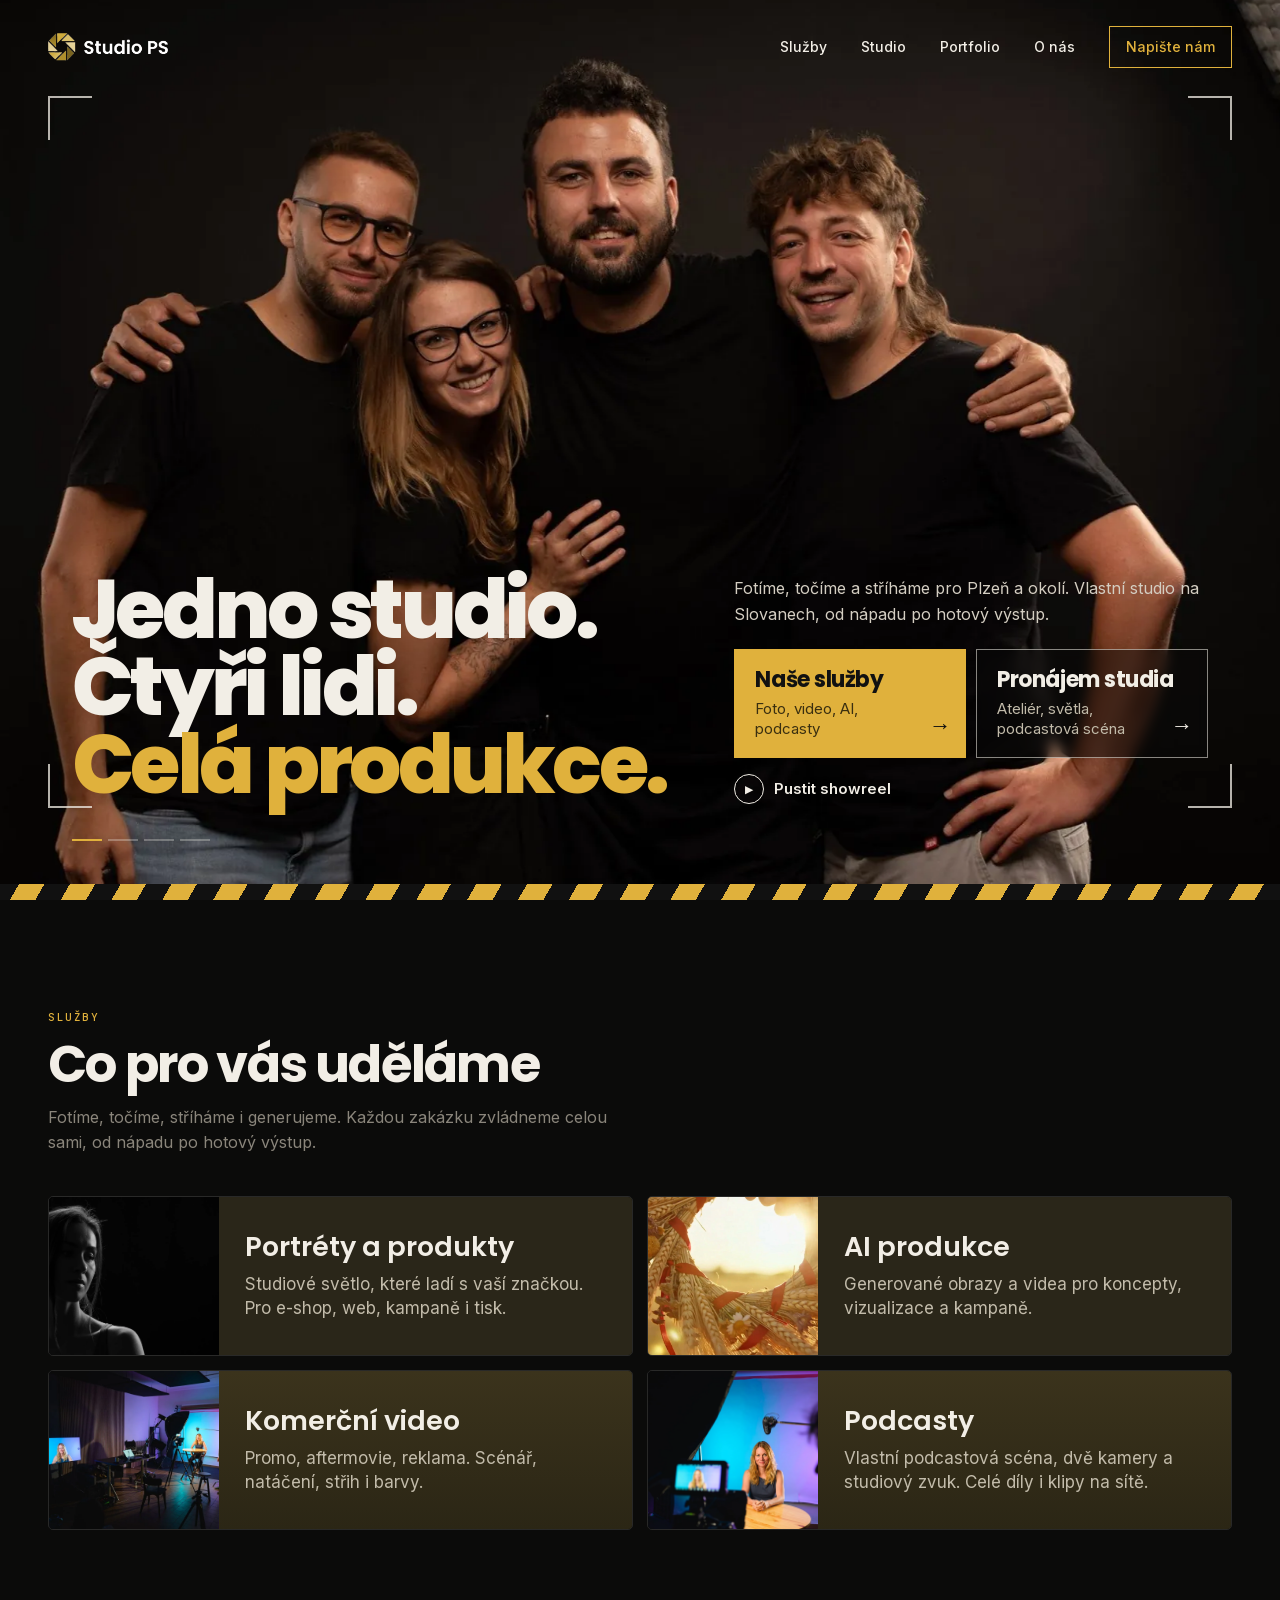
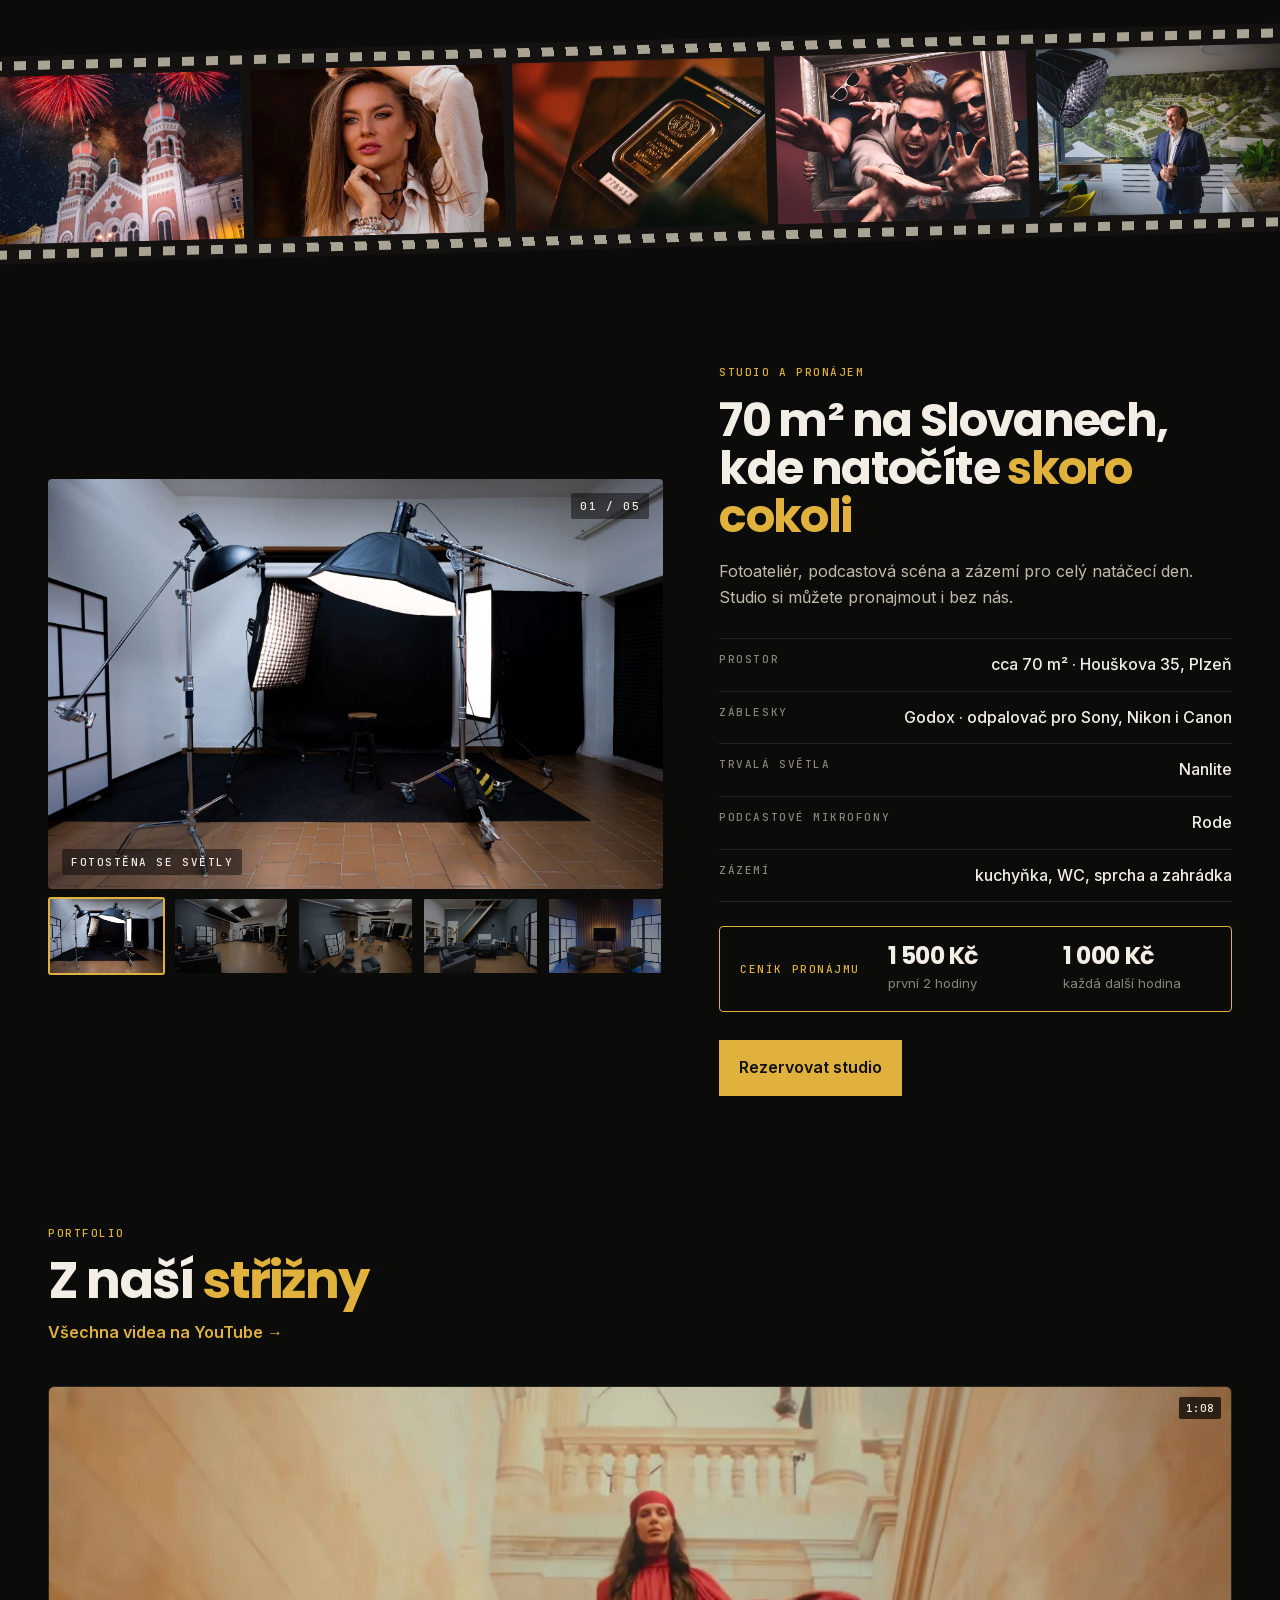
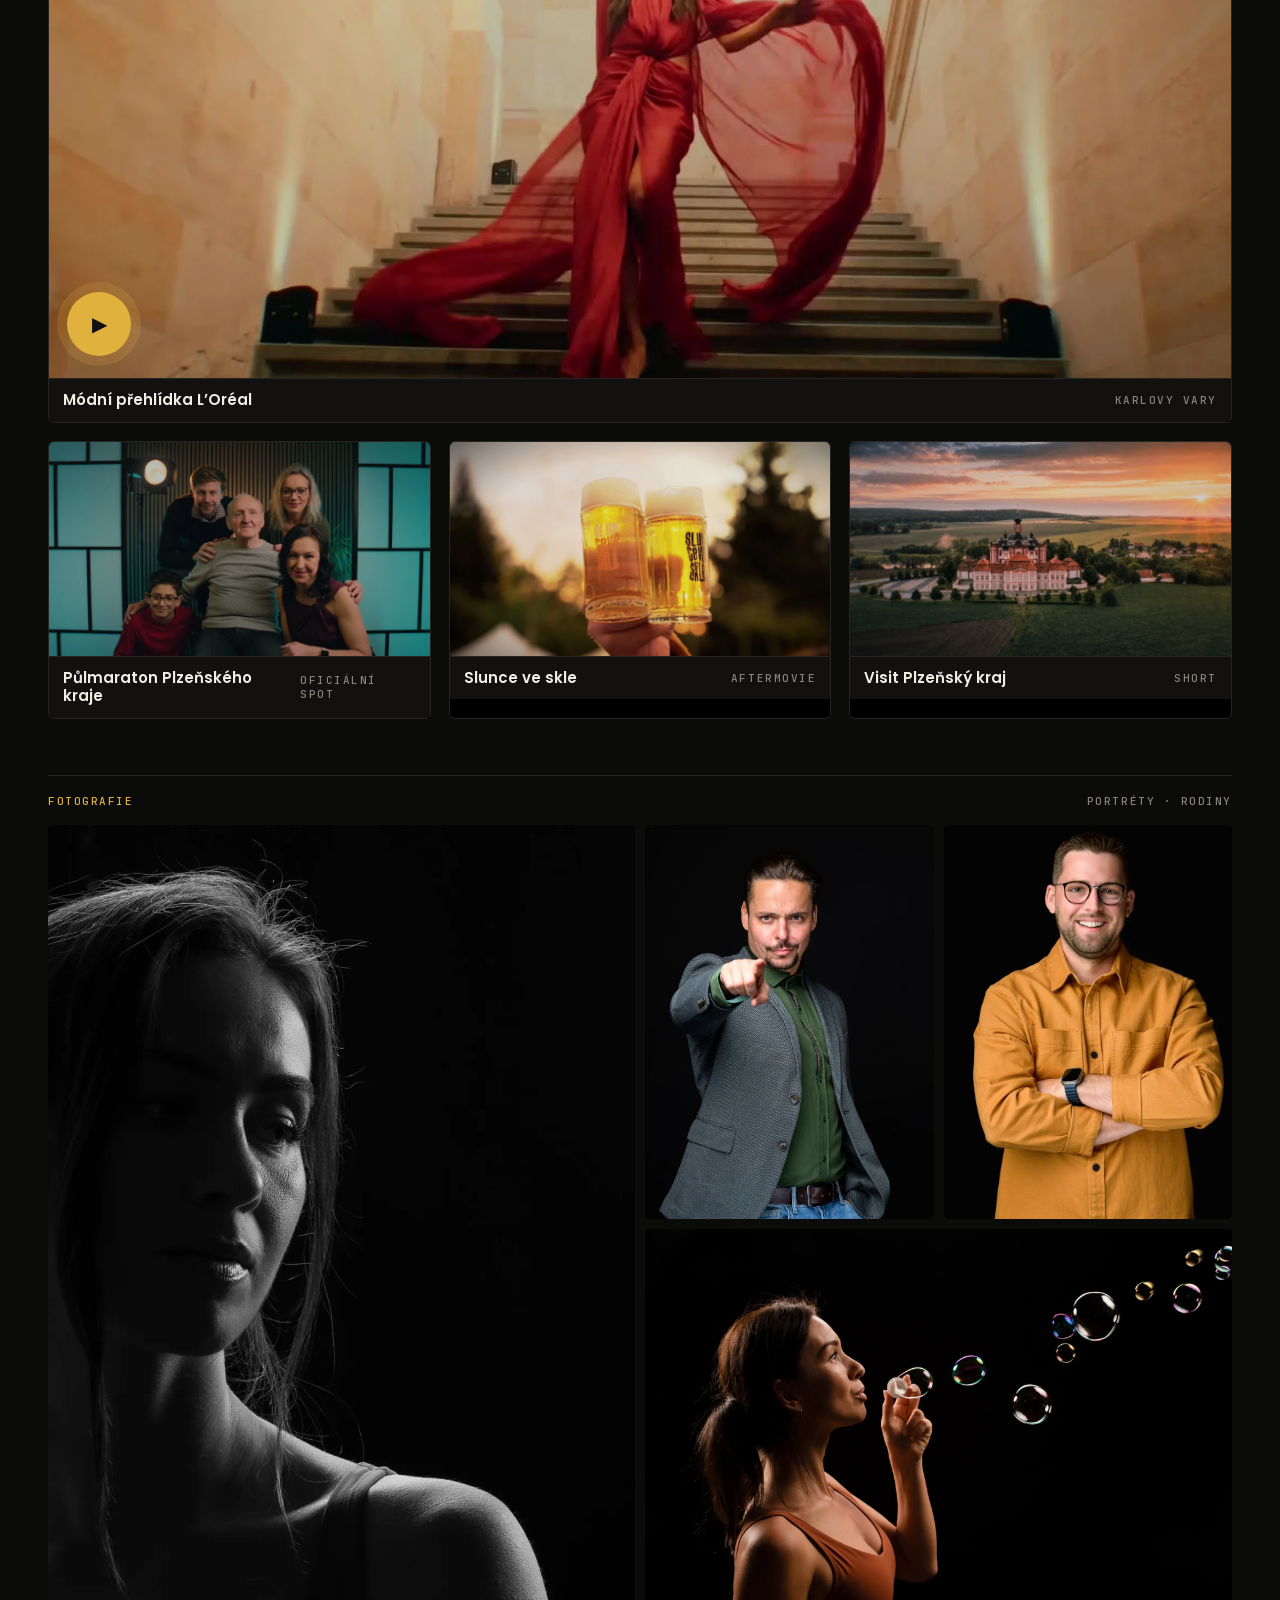
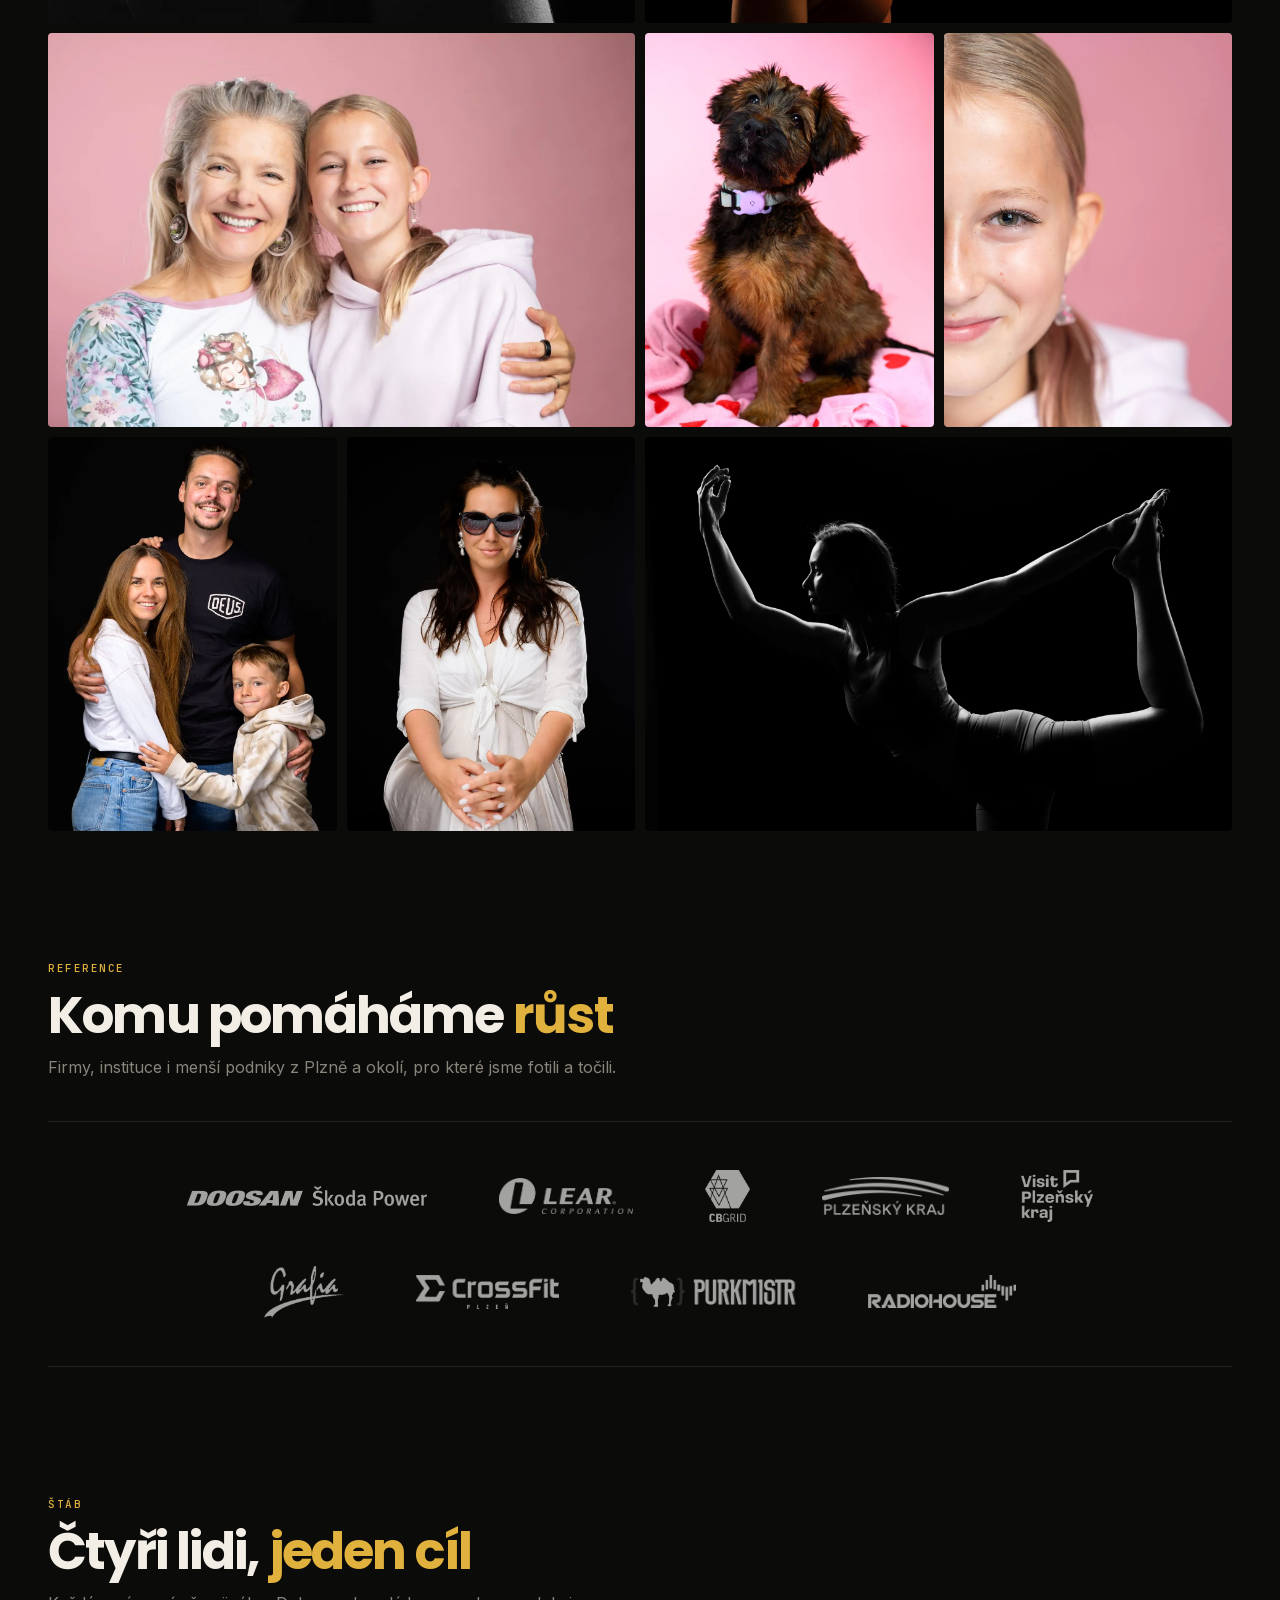
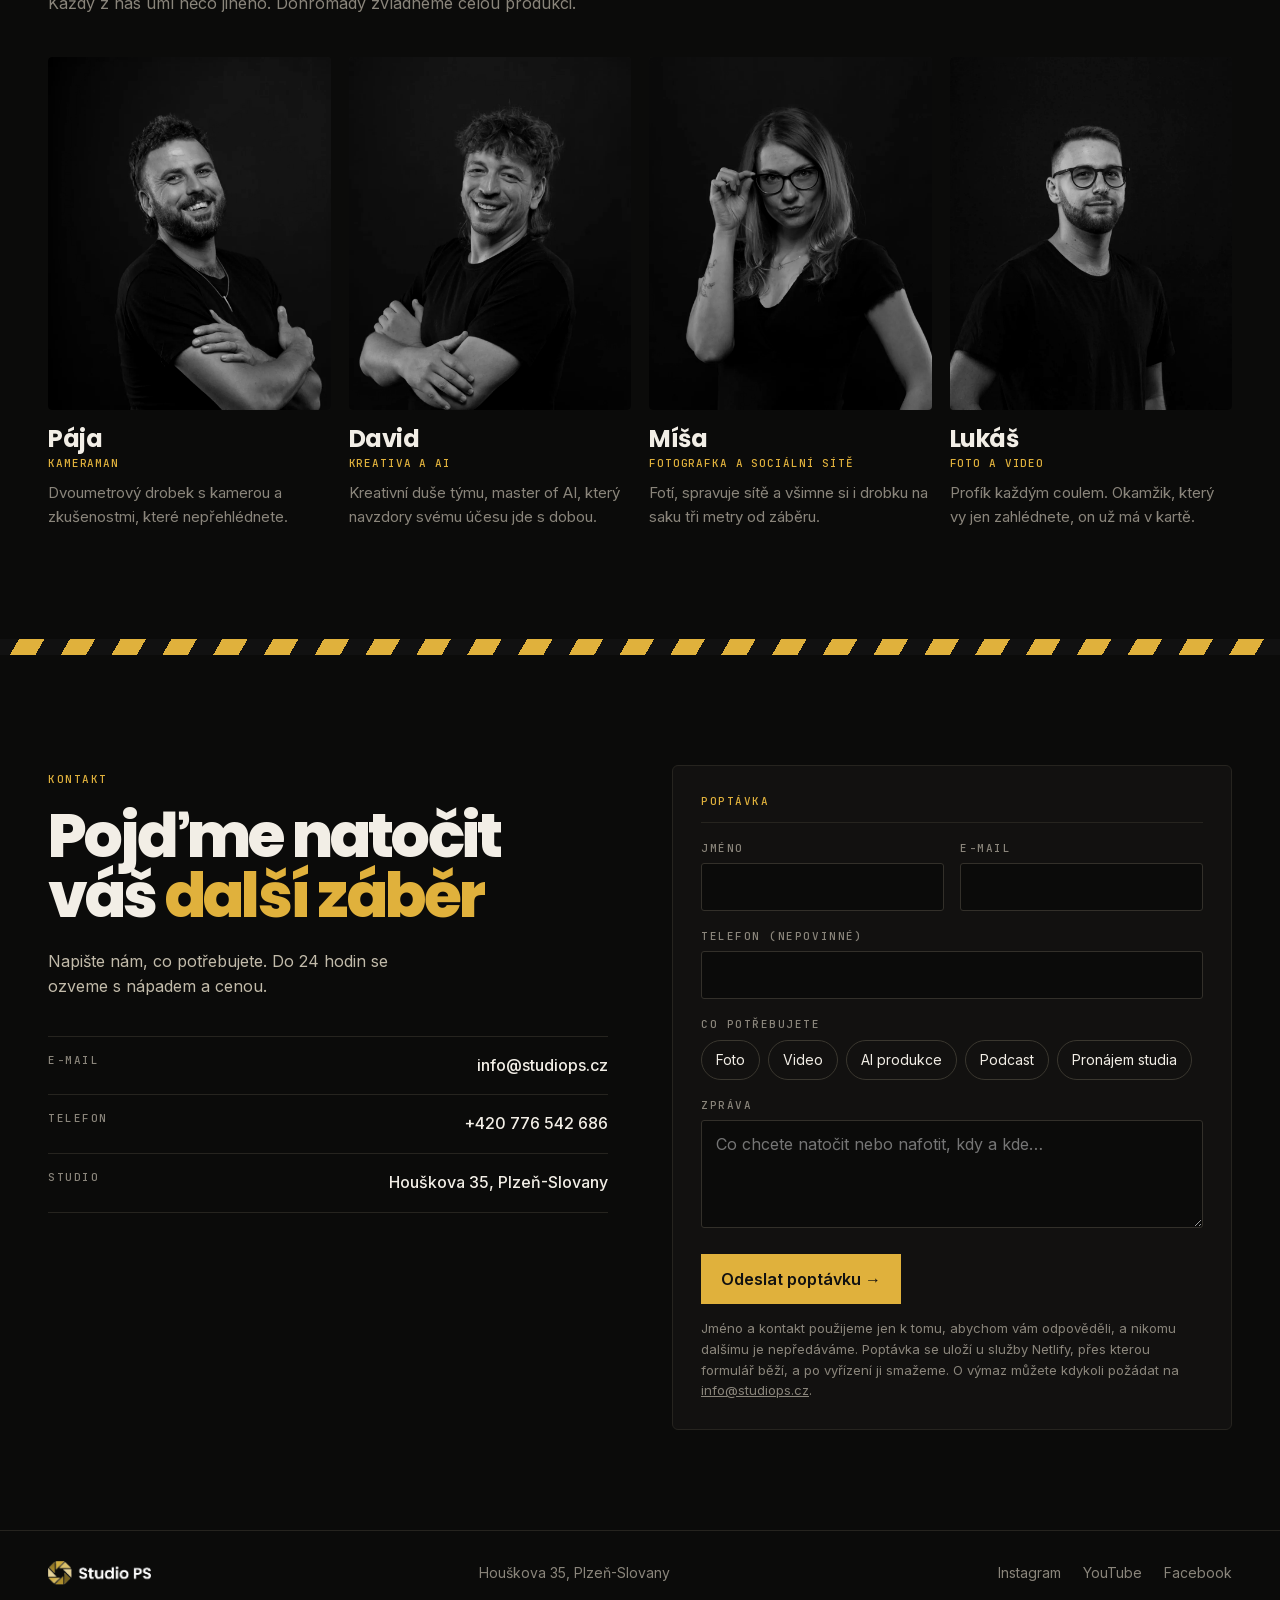
==== commit df323655: "Role týmu, odpověď do 24 h, méně filmového žargonu, oprava videí Co-Authored-By: Claude Opus 5.5 <no" ====
--- a/index.html
+++ b/index.html
@@ -332,6 +332,18 @@
 .clip .in span{font-size:17px;line-height:1.45}
 @media (max-width:760px){.clip .in{padding:14px 16px}.clip .in b{font-size:20px;margin-bottom:6px}.clip .in span{font-size:15px}}
 @media (max-width:760px){.hero .fk{padding:14px 34px 14px 14px}.hero .fk b{font-size:20px}.hero .fk i{right:12px;bottom:auto}}
+/* služby jako přehledné dlaždice bez střihové osy, tým s rolemi (2026-11-15) */
+@media (min-width:1001px){
+  .ruler,.track.a,.ph,.lab{display:none}
+  .nle{background:none;border:0;display:grid;grid-template-columns:1fr 1fr;gap:14px;overflow:visible}
+  .track,.lane{display:contents}
+  .clip{position:static;width:auto!important;min-height:160px}
+}
+.nle .clip.on{border-color:rgba(255,255,255,.12);box-shadow:none}
+.nle .clip.on .in{background:#2a2619}.nle .clip.v.on .in{background:linear-gradient(180deg,#3b331c,#2b2615)}
+.nle .clip:hover{border-color:var(--g)}
+.crew .role{display:block;color:var(--g);font-size:11px;letter-spacing:.08em;margin:-2px 0 10px}
+.f-top span:first-child{color:var(--g)}
 </style><meta property="og:type" content="website"><meta property="og:locale" content="cs_CZ"><meta property="og:site_name" content="Studio PS"><meta property="og:title" content="Studio PS – fotoateliér, video, AI a podcasty v Plzni"><meta property="og:description" content="Fotoateliér, video a podcastové studio v Plzni na Slovanech. Focení portrétů a produktů, komerční video, AI produkce a podcasty. Jedno studio, čtyři lidi, celá produkce."><meta property="og:url" content="https://studiops.cz/"><meta property="og:image" content="https://studiops.cz/img/og/index.jpg"><meta property="og:image:width" content="1200"><meta property="og:image:height" content="630"><meta name="twitter:card" content="summary_large_image"><script type="application/ld+json">{"@context": "https://schema.org", "@type": "ProfessionalService", "@id": "https://studiops.cz/#studio", "name": "Studio PS", "slogan": "Jedno studio. Čtyři lidi. Celá produkce.", "description": "Foto a video studio v Plzni na Slovanech: portréty a produktové foto, komerční video, AI produkce a podcasty. Ateliér o rozloze cca 70 m² k pronájmu.", "url": "https://studiops.cz/", "logo": "https://studiops.cz/img/logo-bila.png", "image": "https://studiops.cz/img/og/index.jpg", "email": "info@studiops.cz", "telephone": "+420776542686", "address": {"@type": "PostalAddress", "streetAddress": "Houškova 35", "addressLocality": "Plzeň", "addressRegion": "Plzeňský kraj", "addressCountry": "CZ"}, "areaServed": "Plzeň a Plzeňský kraj", "sameAs": ["https://www.instagram.com/studio__ps_/", "https://www.youtube.com/@StudioPS-hr6ec", "https://www.facebook.com/profile.php?id=61553299647324"], "makesOffer": [{"@type": "Offer", "itemOffered": {"@type": "Service", "name": "Portréty a produktové foto", "url": "https://studiops.cz/portrety.html"}}, {"@type": "Offer", "itemOffered": {"@type": "Service", "name": "Komerční video", "url": "https://studiops.cz/video.html"}}, {"@type": "Offer", "itemOffered": {"@type": "Service", "name": "AI produkce", "url": "https://studiops.cz/ai.html"}}, {"@type": "Offer", "itemOffered": {"@type": "Service", "name": "Podcasty a video podcasty", "url": "https://studiops.cz/podcasty.html"}}, {"@type": "Offer", "itemOffered": {"@type": "Service", "name": "Pronájem studia", "description": "Ateliér na focení, podcastová scéna a zázemí, cca 70 m², Houškova 35, Plzeň"}, "priceSpecification": [{"@type": "UnitPriceSpecification", "price": 1500, "priceCurrency": "CZK", "description": "první 2 hodiny"}, {"@type": "UnitPriceSpecification", "price": 1000, "priceCurrency": "CZK", "unitCode": "HUR", "description": "každá další hodina"}]}]}</script>
 </head><body>
 
@@ -362,15 +374,15 @@
 </section>
 
 <section class="sec" id="sluzby">
-  <div class="sec-h"><div><span class="mono k">01 · Služby</span><h2>Co pro vás uděláme</h2></div><p>Celou produkci máme v jedné časové ose. Od prvního záběru po finální export.</p></div>
+  <div class="sec-h"><div><span class="mono k">Služby</span><h2>Co pro vás uděláme</h2></div><p>Fotíme, točíme, stříháme i generujeme. Každou zakázku zvládneme celou sami, od nápadu po hotový výstup.</p></div>
   <div class="nle" id="nle"><div class="ph" id="ph"></div>
     <div class="ruler"><div></div><div class="ticks"><span class="tcread" id="tcread">00:00:00:00</span><span style="left:4px">00:00</span><span style="left:20%">00:10</span><span style="left:40%">00:20</span><span style="left:60%">00:30</span><span style="left:80%">00:40</span></div></div>
     <div class="track"><div class="lab mono">V2</div><div class="lane">
       <a class="clip" href="portrety.html" style="order:1;left:1%;width:47%"><div class="th" style="background-image:url(img/foto/11.webp);background-position:12% 30%"></div><div class="in"><b>Portréty a produkty</b><span>Studiové světlo, které ladí s vaší značkou. Pro e-shop, web, kampaně i tisk.</span></div></a>
-      <a class="clip" href="ai.html" style="order:3;left:50%;width:48%"><div class="th" style="background-image:url(img/sluzby/ai/01.webp);background-position:center 45%"></div><div class="in"><b>AI produkce</b><span>Generované obrazy a videa pro koncepty, vizualizace a kampaně.</span></div></a>
+      <a class="clip" href="ai.html" style="order:2;left:50%;width:48%"><div class="th" style="background-image:url(img/sluzby/ai/01.webp);background-position:center 45%"></div><div class="in"><b>AI produkce</b><span>Generované obrazy a videa pro koncepty, vizualizace a kampaně.</span></div></a>
     </div></div>
     <div class="track"><div class="lab mono">V1</div><div class="lane">
-      <a class="clip v" href="video.html" style="order:2;left:1%;width:47%"><div class="th" style="background-image:url(img/svc-video.webp)"></div><div class="in"><b>Komerční video</b><span>Promo, aftermovie, reklama. Scénář, natáčení, střih i barvy.</span></div></a>
+      <a class="clip v" href="video.html" style="order:3;left:1%;width:47%"><div class="th" style="background-image:url(img/svc-video.webp)"></div><div class="in"><b>Komerční video</b><span>Promo, aftermovie, reklama. Scénář, natáčení, střih i barvy.</span></div></a>
       <a class="clip v" href="podcasty.html" style="order:4;left:50%;width:48%"><div class="th" style="background-image:url(img/slide/06.webp);background-position:center 45%"></div><div class="in"><b>Podcasty</b><span>Vlastní podcastová scéna, dvě kamery a studiový zvuk. Celé díly i klipy na sítě.</span></div></a>
       
     </div></div>
@@ -389,7 +401,7 @@
 <section class="sec" id="studio">
   <div class="loc">
     <div class="scout">
-      <div class="view"><img id="scoutImg" src="img/prostor/01.webp" alt="Fotostěna se světly" loading="lazy"><span class="hud mono tag">Lokace · Plzeň-Slovany</span><span class="hud mono cnt" id="scoutCnt">01 / 05</span><span class="hud mono cap" id="scoutCap">Fotostěna se světly</span></div>
+      <div class="view"><img id="scoutImg" src="img/prostor/01.webp" alt="Fotostěna se světly" loading="lazy"><span class="hud mono cnt" id="scoutCnt">01 / 05</span><span class="hud mono cap" id="scoutCap">Fotostěna se světly</span></div>
       <div class="thumbs" role="tablist" aria-label="Fotky studia">
         <button class="on" data-i="01" data-cap="Fotostěna se světly"><img src="img/prostor/01-n.webp" alt="" loading="lazy"></button>
         <button data-i="02" data-cap="Celý ateliér s krbem"><img src="img/prostor/02-n.webp" alt="" loading="lazy"></button>
@@ -399,7 +411,7 @@
       </div>
     </div>
     <div>
-      <span class="mono" style="color:var(--g)">02 · Studio a pronájem</span>
+      <span class="mono" style="color:var(--g)">Studio a pronájem</span>
       <h2>70 m² na Slovanech, kde natočíte <em>skoro cokoli</em></h2>
       <p>Fotoateliér, podcastová scéna a zázemí pro celý natáčecí den. Studio si můžete pronajmout i bez nás.</p>
       <div class="specs">
@@ -416,7 +428,7 @@
 </section>
 
 <section class="sec" id="portfolio" style="padding-top:20px">
-  <div class="sec-h"><div><span class="mono k">03 · Portfolio</span><h2>Z naší <em>střižny</em></h2></div><a class="more" href="https://www.youtube.com/@StudioPS-hr6ec">Všechna videa na YouTube →</a></div>
+  <div class="sec-h"><div><span class="mono k">Portfolio</span><h2>Z naší <em>střižny</em></h2></div><a class="more" href="https://www.youtube.com/@StudioPS-hr6ec">Všechna videa na YouTube →</a></div>
   <div class="bin bin1">
     <a class="media" href="https://youtu.be/UB-7-dYRnvc"><img src="img/video/loreal.webp" alt="Módní přehlídka L’Oréal" loading="lazy"><span class="pl">▶</span><span class="dur">1:08</span><div class="meta"><b>Módní přehlídka L’Oréal</b><span class="mono">Karlovy Vary</span></div></a>
   </div>
@@ -441,7 +453,7 @@
 </section>
 
 <section class="sec ref" id="reference" style="padding-top:20px">
-  <div class="sec-h"><div><span class="mono k">04 · Reference</span><h2>Komu pomáháme <em>růst</em></h2></div><p>Firmy, instituce i menší podniky z Plzně a okolí, pro které jsme fotili a točili.</p></div>
+  <div class="sec-h"><div><span class="mono k">Reference</span><h2>Komu pomáháme <em>růst</em></h2></div><p>Firmy, instituce i menší podniky z Plzně a okolí, pro které jsme fotili a točili.</p></div>
   <ul class="loga">
     <li><img src="img/klienti/doosan.png" alt="Doosan Škoda Power" style="height:20px" width="240" height="20" loading="lazy"></li>
     <li><img src="img/klienti/lear.png" alt="Lear" style="height:36px" width="134" height="36" loading="lazy"></li>
@@ -456,21 +468,21 @@
 </section>
 
 <section class="sec" id="stab" style="padding-top:20px">
-  <div class="sec-h"><div><span class="mono k">05 · Štáb</span><h2>Čtyři lidi, <em>jeden cíl</em></h2></div><p>Každý z nás umí něco jiného. Dohromady zvládneme celou produkci.</p></div>
+  <div class="sec-h"><div><span class="mono k">Štáb</span><h2>Čtyři lidi, <em>jeden cíl</em></h2></div><p>Každý z nás umí něco jiného. Dohromady zvládneme celou produkci.</p></div>
   <div class="crew">
-    <article><figure><img src="img/paja.webp" alt="Pája" loading="lazy"><div class="slate mono"><span>Take 1</span><span>Pája</span></div></figure><h3>Pája</h3><p>Dvoumetrový drobek s kamerou a zkušenostmi, které nepřehlédnete.</p></article>
-    <article><figure><img src="img/david.webp" alt="David" loading="lazy"><div class="slate mono"><span>Take 2</span><span>David</span></div></figure><h3>David</h3><p>Kreativní duše týmu, master of AI, který navzdory svému účesu jde s dobou.</p></article>
-    <article><figure><img src="img/misa.webp" alt="Míša" loading="lazy"><div class="slate mono"><span>Take 3</span><span>Míša</span></div></figure><h3>Míša</h3><p>Fotí, spravuje sítě a všimne si i drobku na saku tři metry od záběru.</p></article>
-    <article><figure><img src="img/lukas.webp" alt="Lukáš" loading="lazy"><div class="slate mono"><span>Take 4</span><span>Lukáš</span></div></figure><h3>Lukáš</h3><p>Profík každým coulem. Okamžik, který vy jen zahlédnete, on už má v kartě.</p></article>
+    <article><figure><img src="img/paja.webp" alt="Pája" loading="lazy"></figure><h3>Pája</h3><span class="role mono">Kameraman</span><p>Dvoumetrový drobek s kamerou a zkušenostmi, které nepřehlédnete.</p></article>
+    <article><figure><img src="img/david.webp" alt="David" loading="lazy"></figure><h3>David</h3><span class="role mono">Kreativa a AI</span><p>Kreativní duše týmu, master of AI, který navzdory svému účesu jde s dobou.</p></article>
+    <article><figure><img src="img/misa.webp" alt="Míša" loading="lazy"></figure><h3>Míša</h3><span class="role mono">Fotografka a sociální sítě</span><p>Fotí, spravuje sítě a všimne si i drobku na saku tři metry od záběru.</p></article>
+    <article><figure><img src="img/lukas.webp" alt="Lukáš" loading="lazy"></figure><h3>Lukáš</h3><span class="role mono">Foto a video</span><p>Profík každým coulem. Okamžik, který vy jen zahlédnete, on už má v kartě.</p></article>
   </div>
 </section>
 
 <div class="stripe"></div>
 <section class="end" id="kontakt">
   <div class="end-l">
-    <span class="mono k">06 · Kontakt</span>
+    <span class="mono k">Kontakt</span>
     <h2>Pojďme natočit váš <em>další záběr</em></h2>
-    <p>Napište nám, co potřebujete. Ozveme se s nápadem a cenou.</p>
+    <p>Napište nám, co potřebujete. Do 24 hodin se ozveme s nápadem a cenou.</p>
     <div class="cinfo">
       <a href="mailto:info@studiops.cz"><span class="mono">E-mail</span><b>info@studiops.cz</b></a>
       <a href="tel:+420776542686"><span class="mono">Telefon</span><b>+420 776 542 686</b></a>
@@ -479,7 +491,7 @@
   </div>
   <form class="form" name="kontakt" method="POST" data-netlify="true" netlify-honeypot="bot-field" action="https://studiops-nahled.netlify.app/dekujeme">
     <input type="hidden" name="form-name" value="kontakt"><p hidden><label>Nevyplňovat <input name="bot-field"></label></p>
-    <div class="f-top mono"><span>● Nová zakázka</span><span>Take 1</span></div>
+    <div class="f-top mono"><span>Poptávka</span></div>
     <div class="row2">
       <label><span class="mono">Jméno</span><input name="jmeno" required autocomplete="name"></label>
       <label><span class="mono">E-mail</span><input type="email" name="email" required autocomplete="email"></label>
